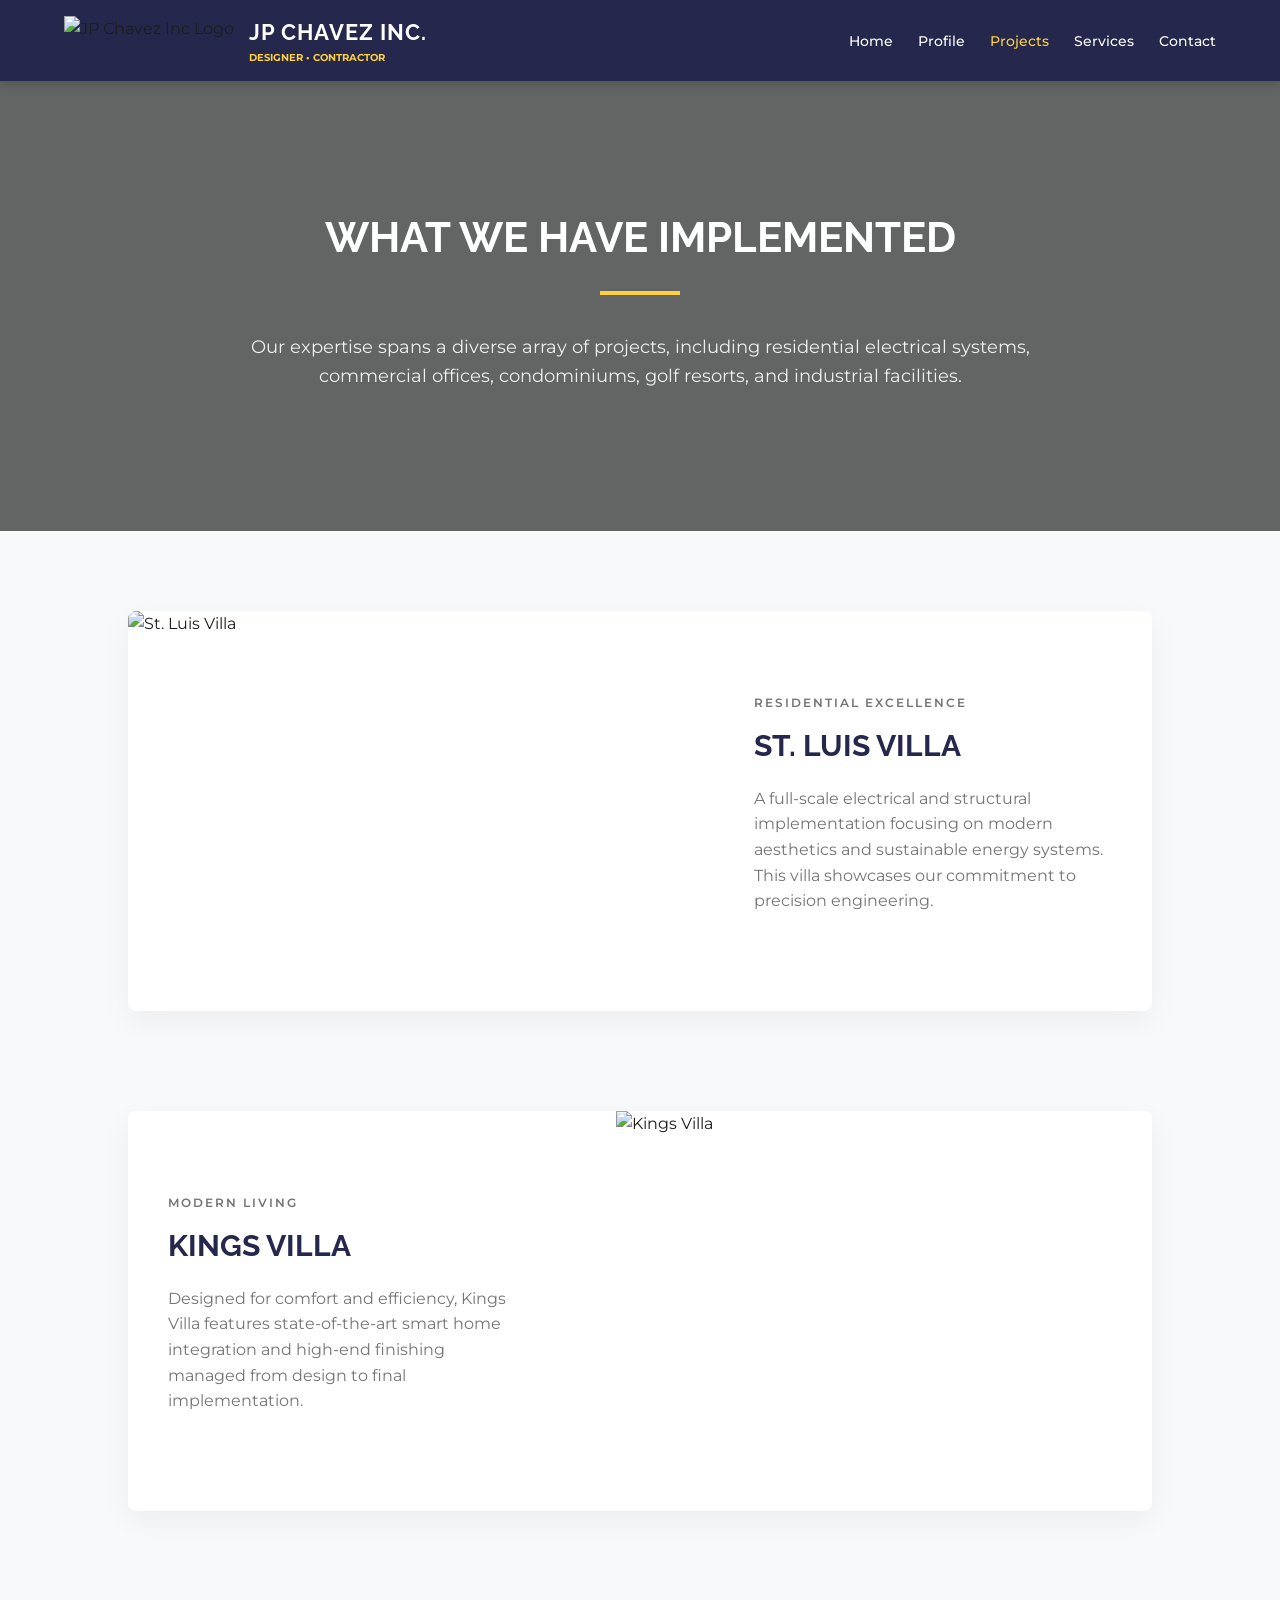
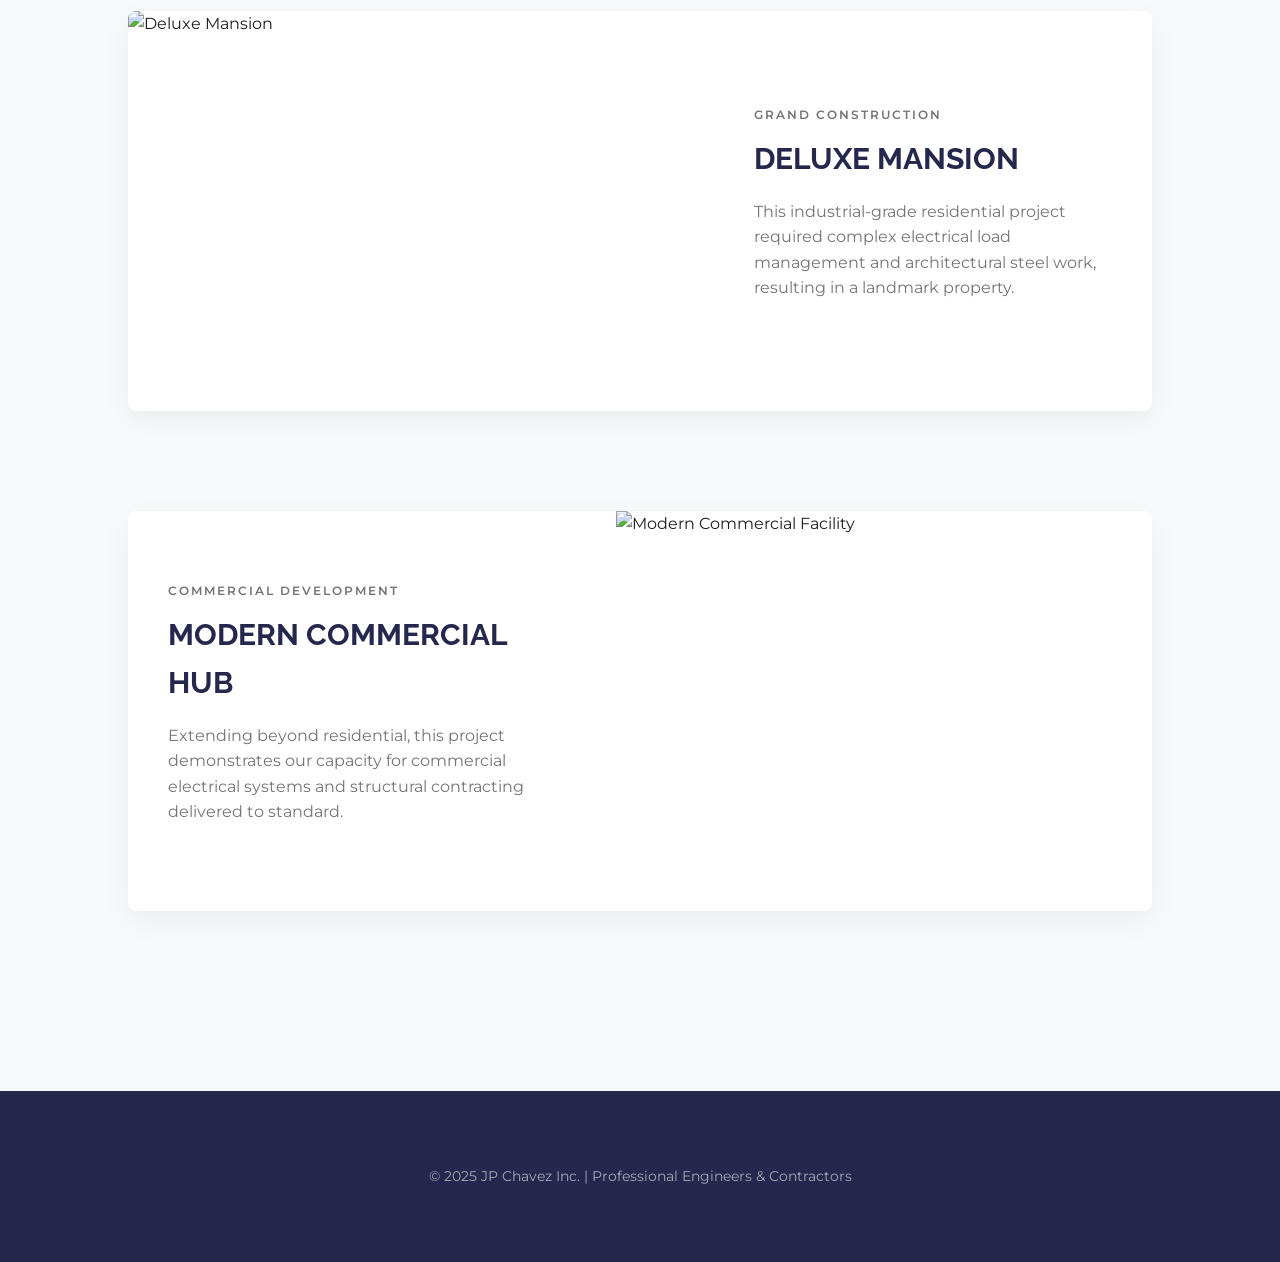
==== index.html @ d7d83f58 "new" ====
<!DOCTYPE html>
<html lang="en-US">
<head>
    <meta charset="UTF-8" />
    <meta name="viewport" content="width=device-width, initial-scale=1">
    <title>Projects - JP Chavez Inc.</title>
    
    <!-- Google Fonts -->
    <link rel="preconnect" href="https://fonts.googleapis.com">
    <link rel="preconnect" href="https://fonts.gstatic.com" crossorigin>
    <link href="https://fonts.googleapis.com/css?family=Montserrat:400,500,600|Raleway:400,600,700&display=swap" rel="stylesheet">
    
    <!-- Separate CSS Link -->
    <link rel="stylesheet" href="css/style.css">
</head>

<body>

    <header>
        <div class="logo-area">
            <img src="https://jpcengineers.com.ph/wp-content/uploads/2025/08/logo-1.png" alt="JP Chavez Inc Logo">
            <div class="brand-text">
                <h1>JP CHAVEZ INC.</h1>
                <p>DESIGNER • CONTRACTOR</p>
            </div>
        </div>
        <nav>
            <ul>
                <li><a href="/">Home</a></li>
                <li><a href="/profile">Profile</a></li>
                <li><a href="/projects" class="active">Projects</a></li>
                <li><a href="/services">Services</a></li>
                <li><a href="/contact">Contact</a></li>
            </ul>
        </nav>
    </header>

    <main>
        <section class="hero">
            <h1>WHAT WE HAVE IMPLEMENTED</h1>
            <div class="divider"></div>
            <p>Our expertise spans a diverse array of projects, including residential electrical systems, commercial offices, condominiums, golf resorts, and industrial facilities.</p>
        </section>

        <div class="projects-container">
            
            <!-- Project 1 -->
            <section class="project-row">
                <div class="project-image">
                    <img src="https://jpcengineers.com.ph/wp-content/uploads/2025/08/home1-1.jpg" alt="St. Luis Villa">
                </div>
                <div class="project-details">
                    <span class="project-tag">Residential Excellence</span>
                    <h2>St. Luis Villa</h2>
                    <p>A full-scale electrical and structural implementation focusing on modern aesthetics and sustainable energy systems. This villa showcases our commitment to precision engineering.</p>
                </div>
            </section>

            <!-- Project 2 -->
            <section class="project-row">
                <div class="project-image">
                    <img src="https://jpcengineers.com.ph/wp-content/uploads/2025/08/home1-3.jpg" alt="Kings Villa">
                </div>
                <div class="project-details">
                    <span class="project-tag">Modern Living</span>
                    <h2>Kings Villa</h2>
                    <p>Designed for comfort and efficiency, Kings Villa features state-of-the-art smart home integration and high-end finishing managed from design to final implementation.</p>
                </div>
            </section>

            <!-- Project 3 -->
            <section class="project-row">
                <div class="project-image">
                    <img src="https://jpcengineers.com.ph/wp-content/uploads/2025/08/home1-2.jpg" alt="Deluxe Mansion">
                </div>
                <div class="project-details">
                    <span class="project-tag">Grand Construction</span>
                    <h2>Deluxe Mansion</h2>
                    <p>This industrial-grade residential project required complex electrical load management and architectural steel work, resulting in a landmark property.</p>
                </div>
            </section>

            <!-- Project 4 -->
            <section class="project-row">
                <div class="project-image">
                    <img src="https://jpcengineers.com.ph/wp-content/uploads/2025/08/home1-4.jpg" alt="Modern Commercial Facility">
                </div>
                <div class="project-details">
                    <span class="project-tag">Commercial Development</span>
                    <h2>Modern Commercial Hub</h2>
                    <p>Extending beyond residential, this project demonstrates our capacity for commercial electrical systems and structural contracting delivered to standard.</p>
                </div>
            </section>

        </div>
    </main>

    <footer>
        <p>&copy; 2025 JP Chavez Inc. | Professional Engineers & Contractors</p>
    </footer>

</body>
</html>
---- css/style.css ----
/* Project: JP Chavez Inc. Stylesheet */

:root {
    --primary-color: #25274d;
    --accent-color: #fed03d;
    --text-dark: #1d1d1d;
    --text-light: #747474;
    --white: #ffffff;
    --bg-gray: #f8f9fa;
}

body {
    margin: 0;
    font-family: 'Montserrat', sans-serif;
    color: var(--text-dark);
    line-height: 1.6;
    background-color: var(--bg-gray);
}

h1, h2, h3 {
    font-family: 'Raleway', sans-serif;
    text-transform: uppercase;
    margin: 0;
}

a { 
    text-decoration: none; 
    color: inherit; 
    transition: 0.3s; 
}

/* Navigation Header */
header {
    background: var(--primary-color);
    padding: 15px 5%;
    position: sticky;
    top: 0;
    z-index: 1000;
    display: flex;
    justify-content: space-between;
    align-items: center;
    box-shadow: 0 2px 10px rgba(0,0,0,0.2);
}

.logo-area { display: flex; align-items: center; }
.logo-area img { height: 50px; margin-right: 15px; }

.brand-text h1 { 
    color: var(--white); 
    font-size: 22px; 
    letter-spacing: 1px; 
}

.brand-text p { 
    color: var(--accent-color); 
    margin: 0; 
    font-size: 10px; 
    font-weight: bold; 
}

nav ul { 
    list-style: none; 
    display: flex; 
    gap: 25px; 
    margin: 0; 
}

nav ul li a { 
    color: var(--white); 
    font-weight: 500; 
    font-size: 14px; 
}

nav ul li a:hover, 
nav ul li a.active { 
    color: var(--accent-color); 
}

/* Hero Section */
.hero {
    background: linear-gradient(rgba(0,0,0,0.6), rgba(0,0,0,0.6)), url('https://jpcengineers.com.ph/wp-content/uploads/2025/08/header.jpg');
    background-size: cover;
    background-position: center;
    height: 450px;
    display: flex;
    flex-direction: column;
    justify-content: center;
    align-items: center;
    text-align: center;
    color: var(--white);
    padding: 0 20px;
}

.hero h1 { font-size: 42px; margin-bottom: 20px; }
.hero .divider { width: 80px; height: 4px; background: var(--accent-color); margin-bottom: 20px; }
.hero p { max-width: 800px; font-size: 18px; opacity: 0.9; }

/* Project Sections */
.projects-container { 
    padding: 80px 10%; 
}

.project-row {
    display: flex;
    align-items: center;
    gap: 50px;
    margin-bottom: 100px;
    background: var(--white);
    box-shadow: 0 10px 30px rgba(0,0,0,0.05);
    border-radius: 8px;
    overflow: hidden;
    transition: transform 0.3s ease;
}

.project-row:hover {
    transform: translateY(-5px);
}

.project-row:nth-child(even) { flex-direction: row-reverse; }

.project-image { flex: 1.5; }
.project-image img { 
    width: 100%; 
    display: block; 
    height: 400px; 
    object-fit: cover; 
}

.project-details { flex: 1; padding: 40px; }
.project-tag { 
    color: var(--text-light); 
    font-size: 12px; 
    font-weight: 600; 
    letter-spacing: 2px; 
    text-transform: uppercase; 
    margin-bottom: 10px; 
    display: block; 
}

.project-details h2 { 
    font-size: 30px; 
    color: var(--primary-color); 
    margin-bottom: 15px; 
}

.project-details p { 
    color: var(--text-light); 
    font-size: 16px; 
}

/* Footer */
footer {
    background: var(--primary-color);
    color: rgba(255,255,255,0.6);
    padding: 60px 0;
    text-align: center;
    font-size: 14px;
}

/* Mobile Responsive Styles */
@media (max-width: 992px) {
    .projects-container { padding: 40px 5%; }
    .project-row { gap: 20px; }
}

@media (max-width: 768px) {
    header { 
        flex-direction: column; 
        gap: 20px; 
        text-align: center; 
    }
    
    .logo-area { flex-direction: column; margin-right: 0; }
    .logo-area img { margin-right: 0; margin-bottom: 10px; }
    
    nav ul { gap: 15px; flex-wrap: wrap; justify-content: center; }

    .project-row, 
    .project-row:nth-child(even) { 
        flex-direction: column; 
    }
    
    .project-image img { height: 300px; }
    
    .hero h1 { font-size: 32px; }
}
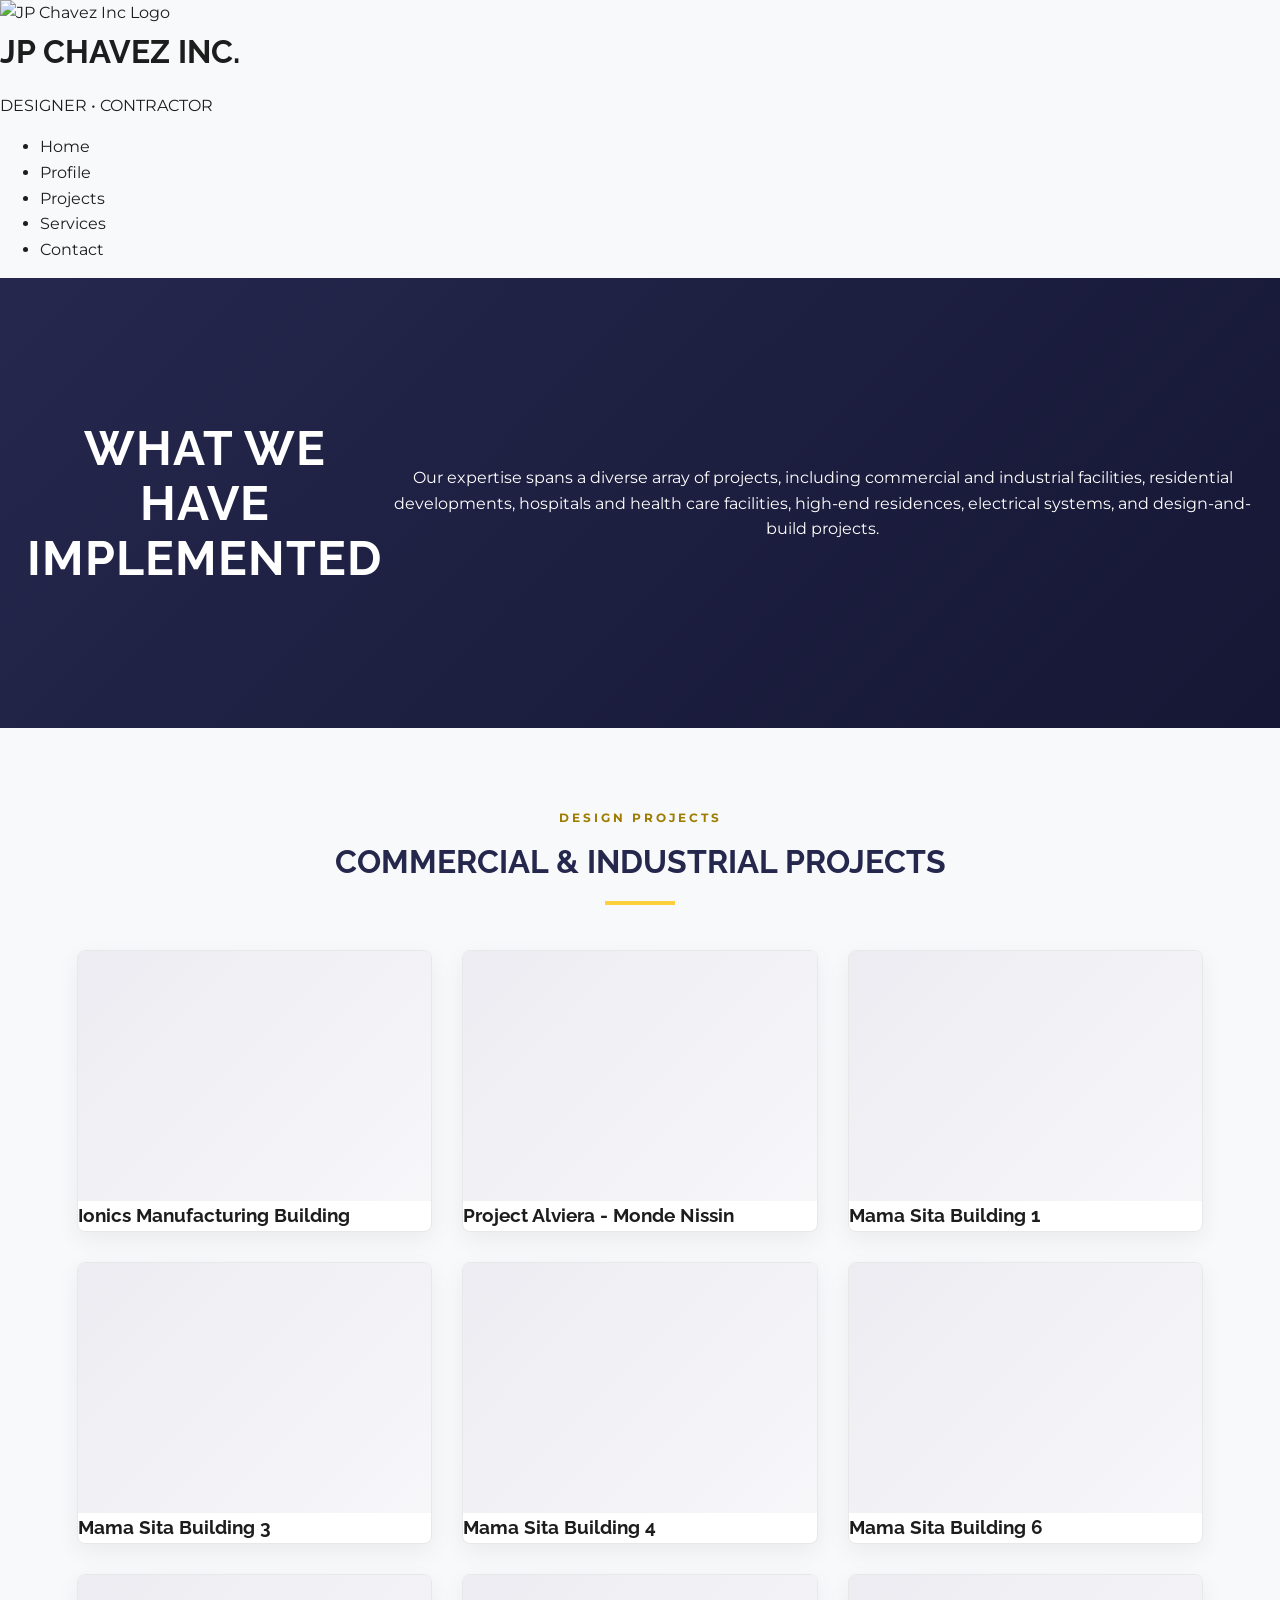
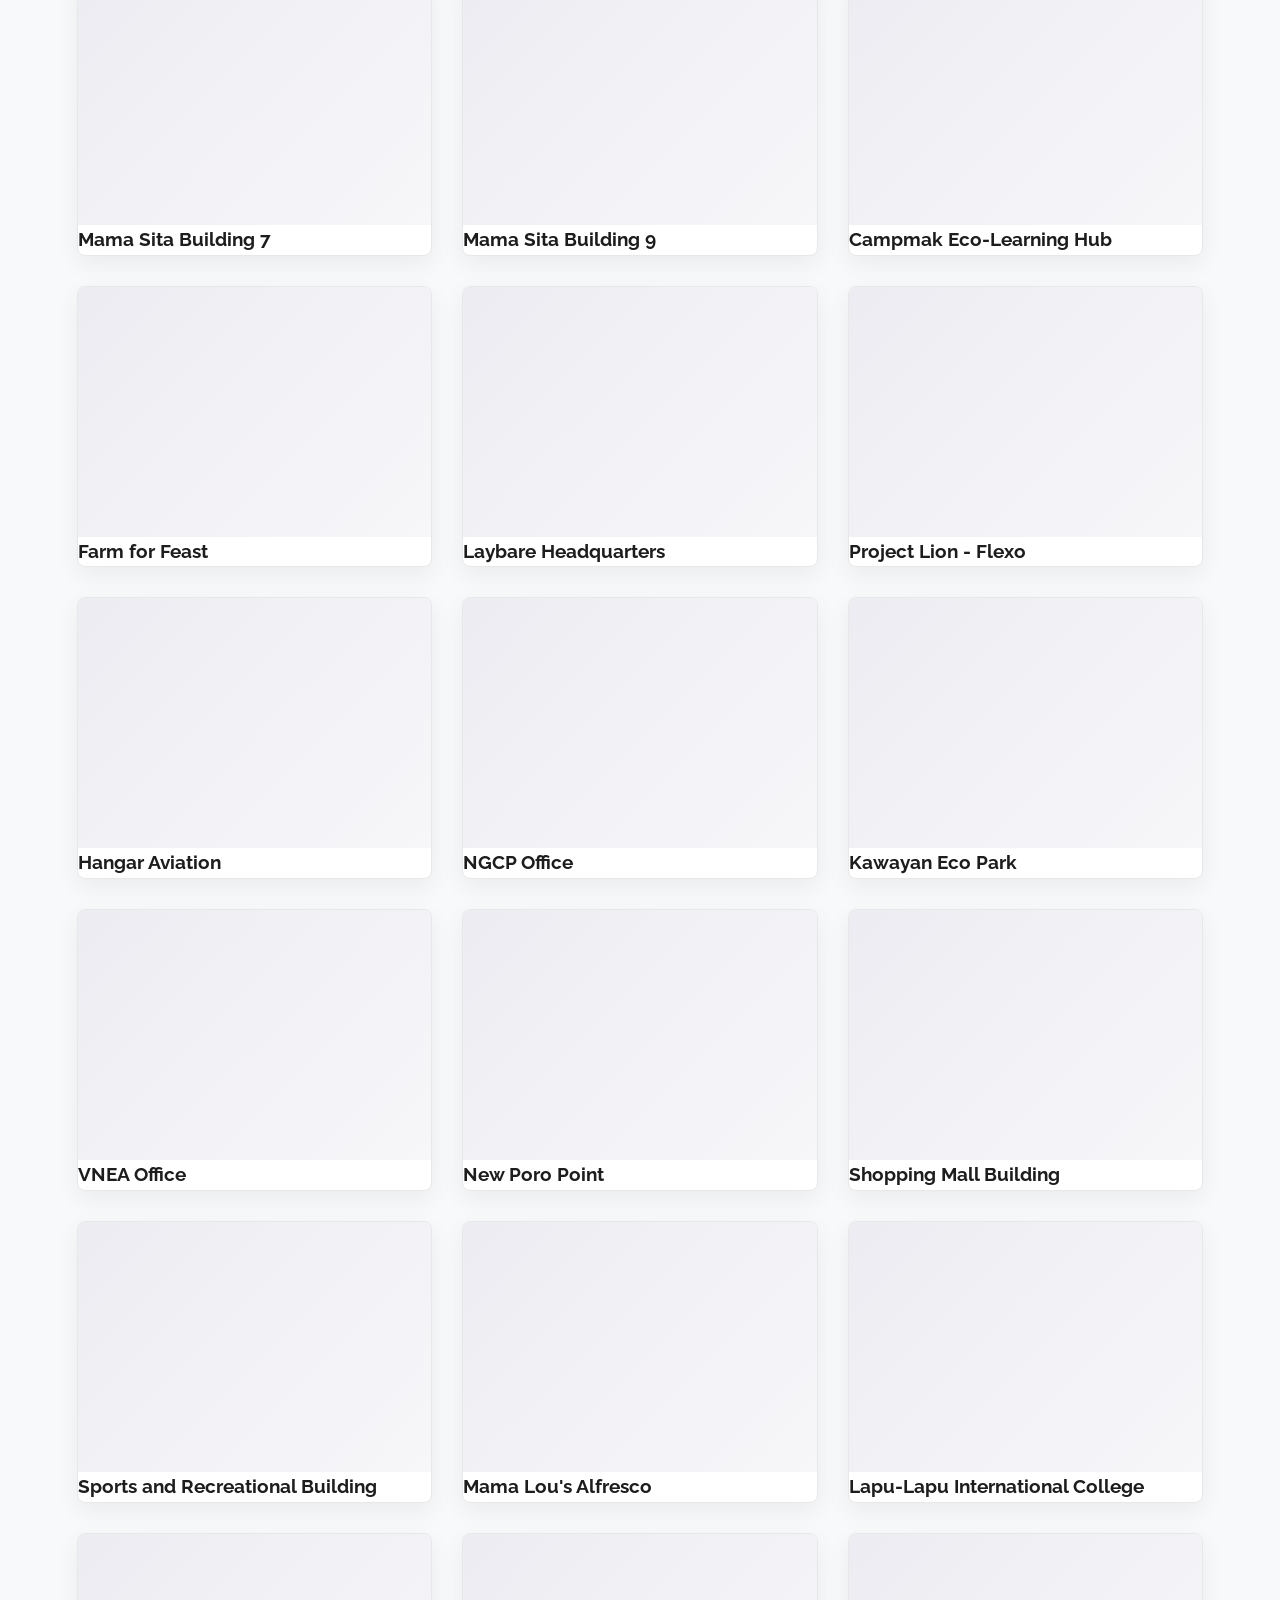
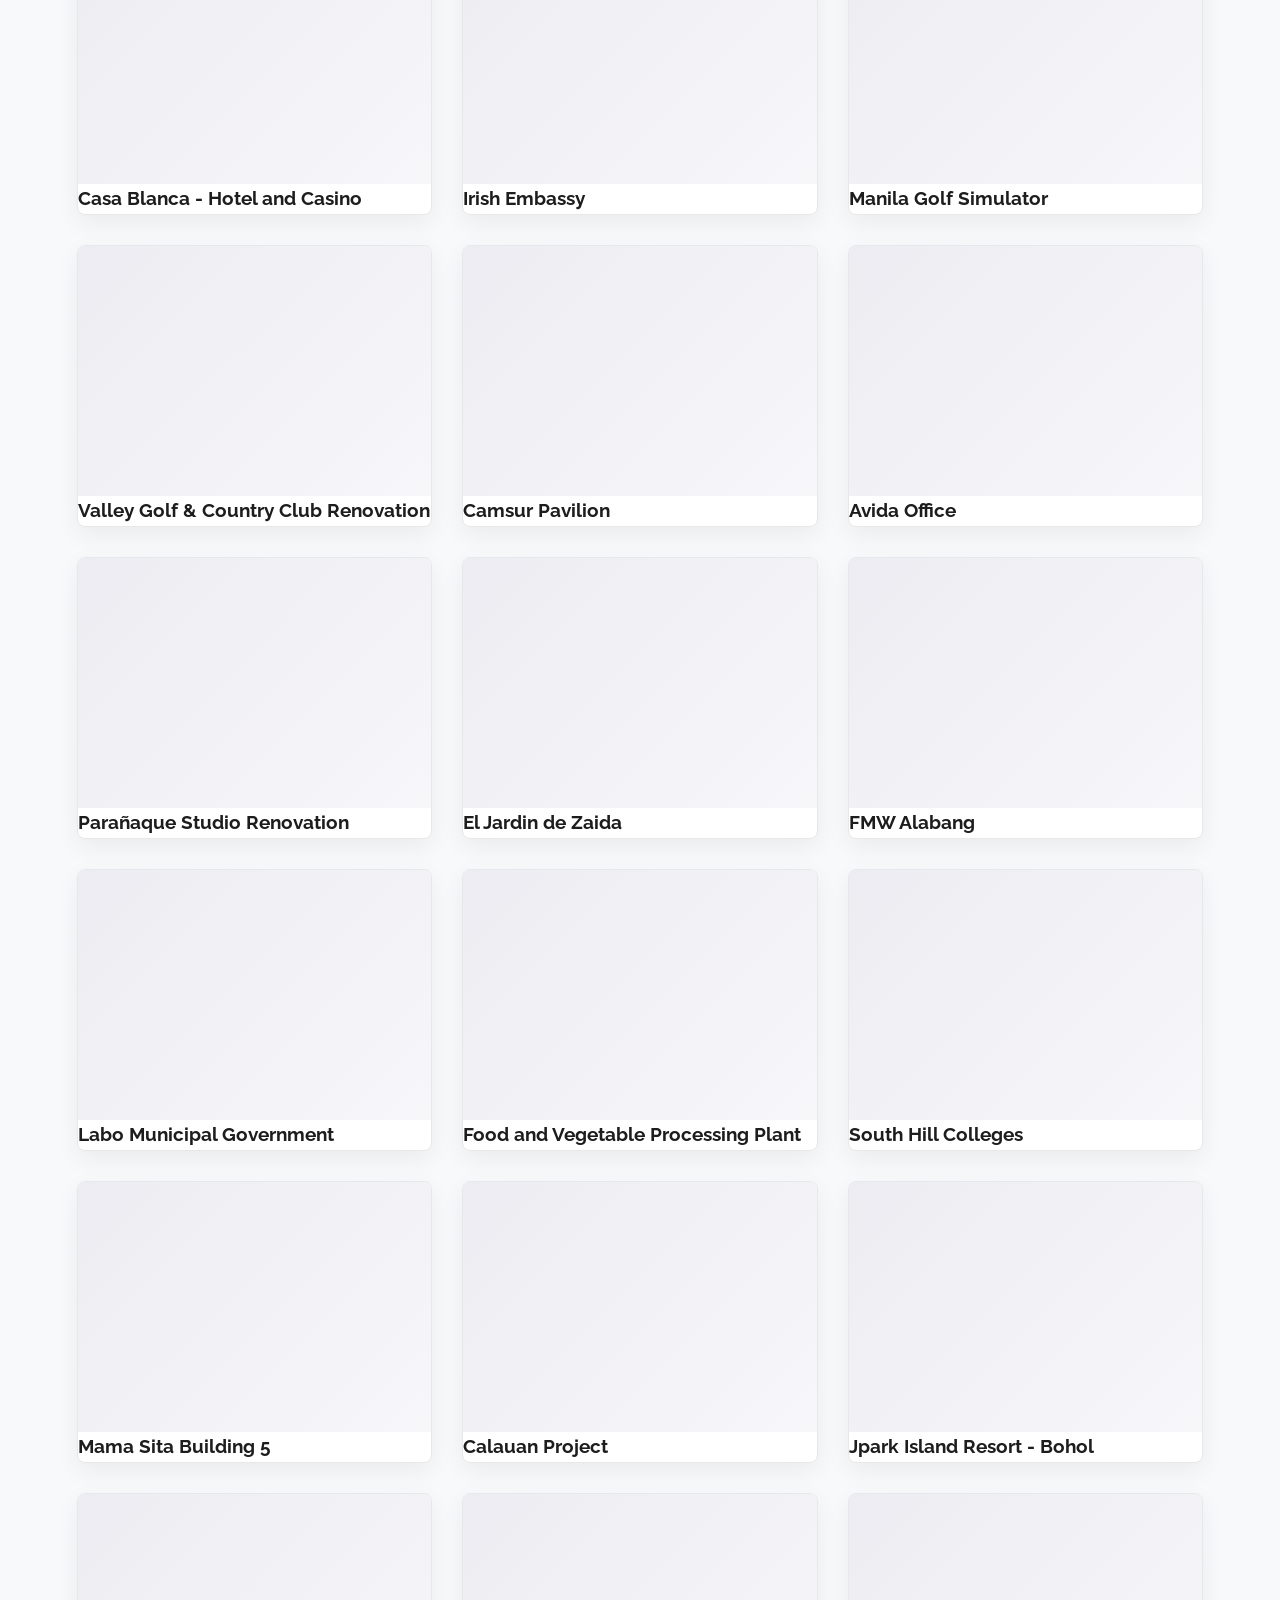
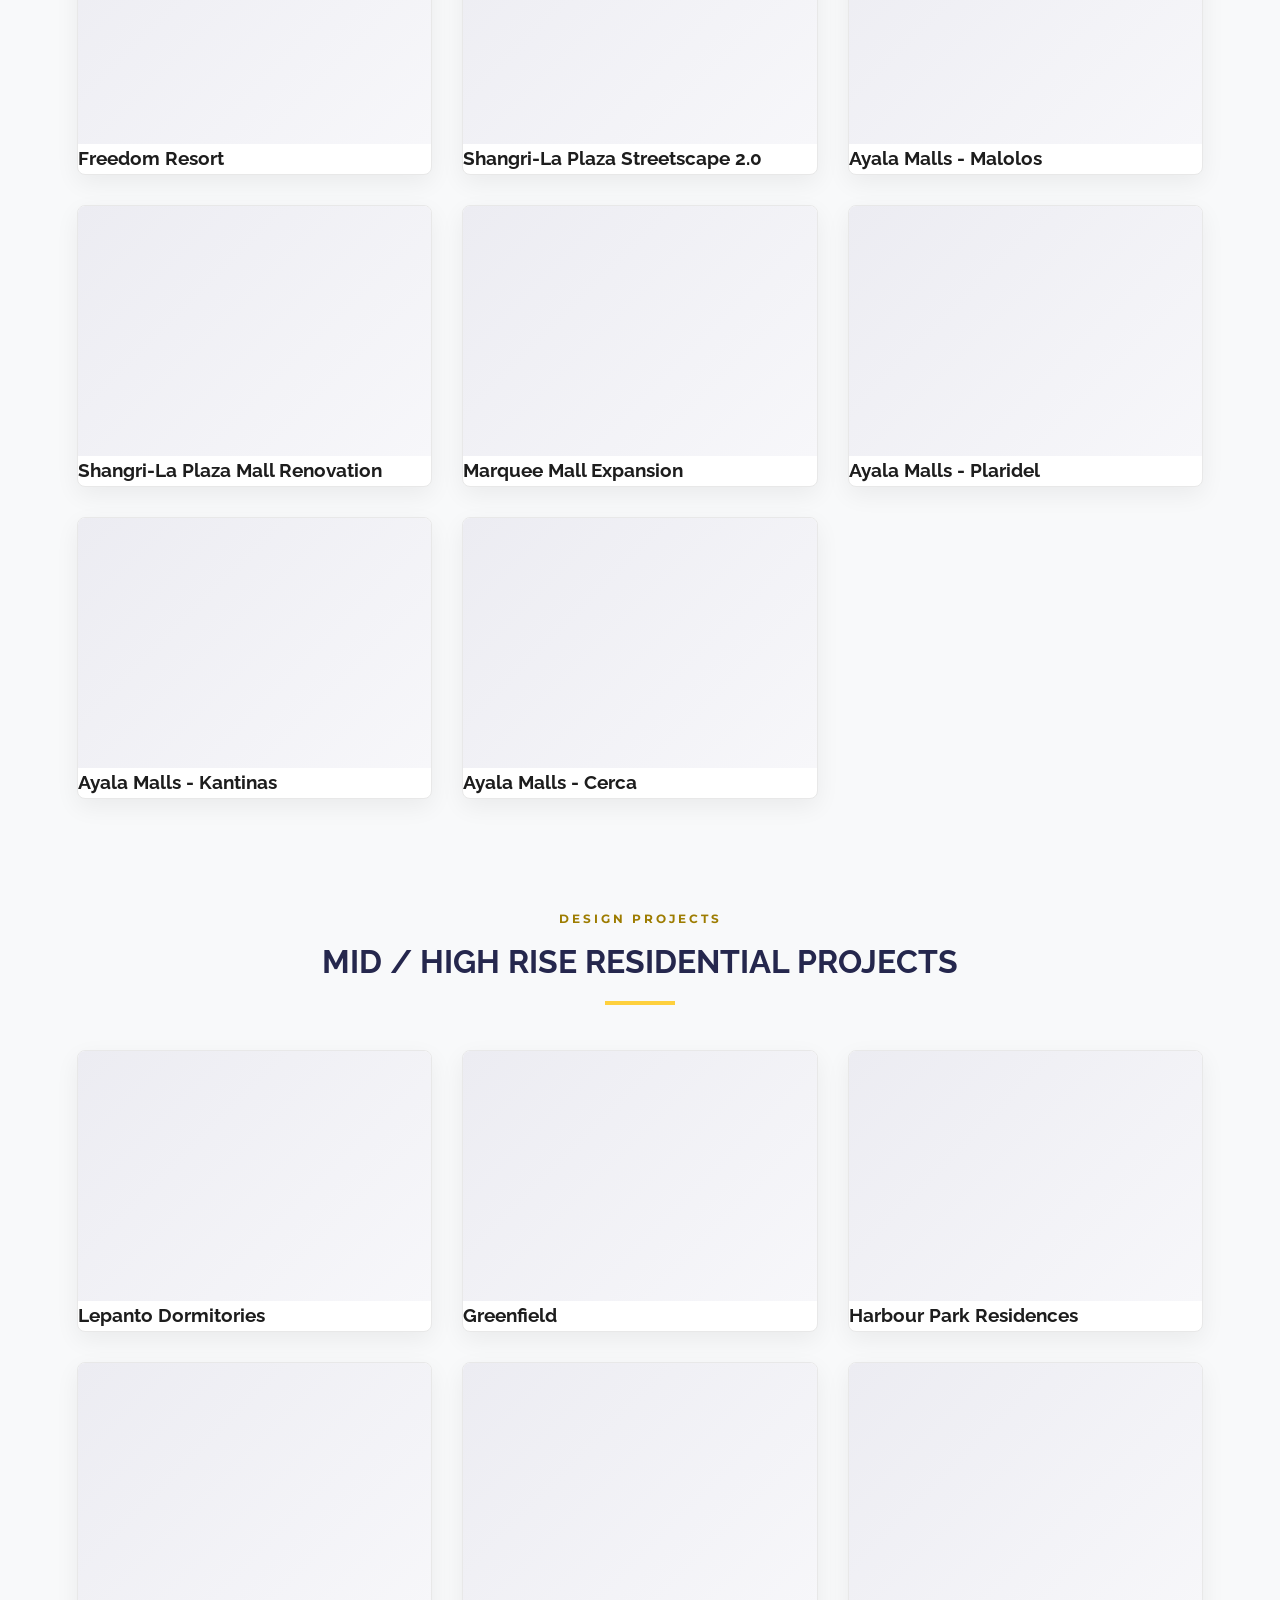
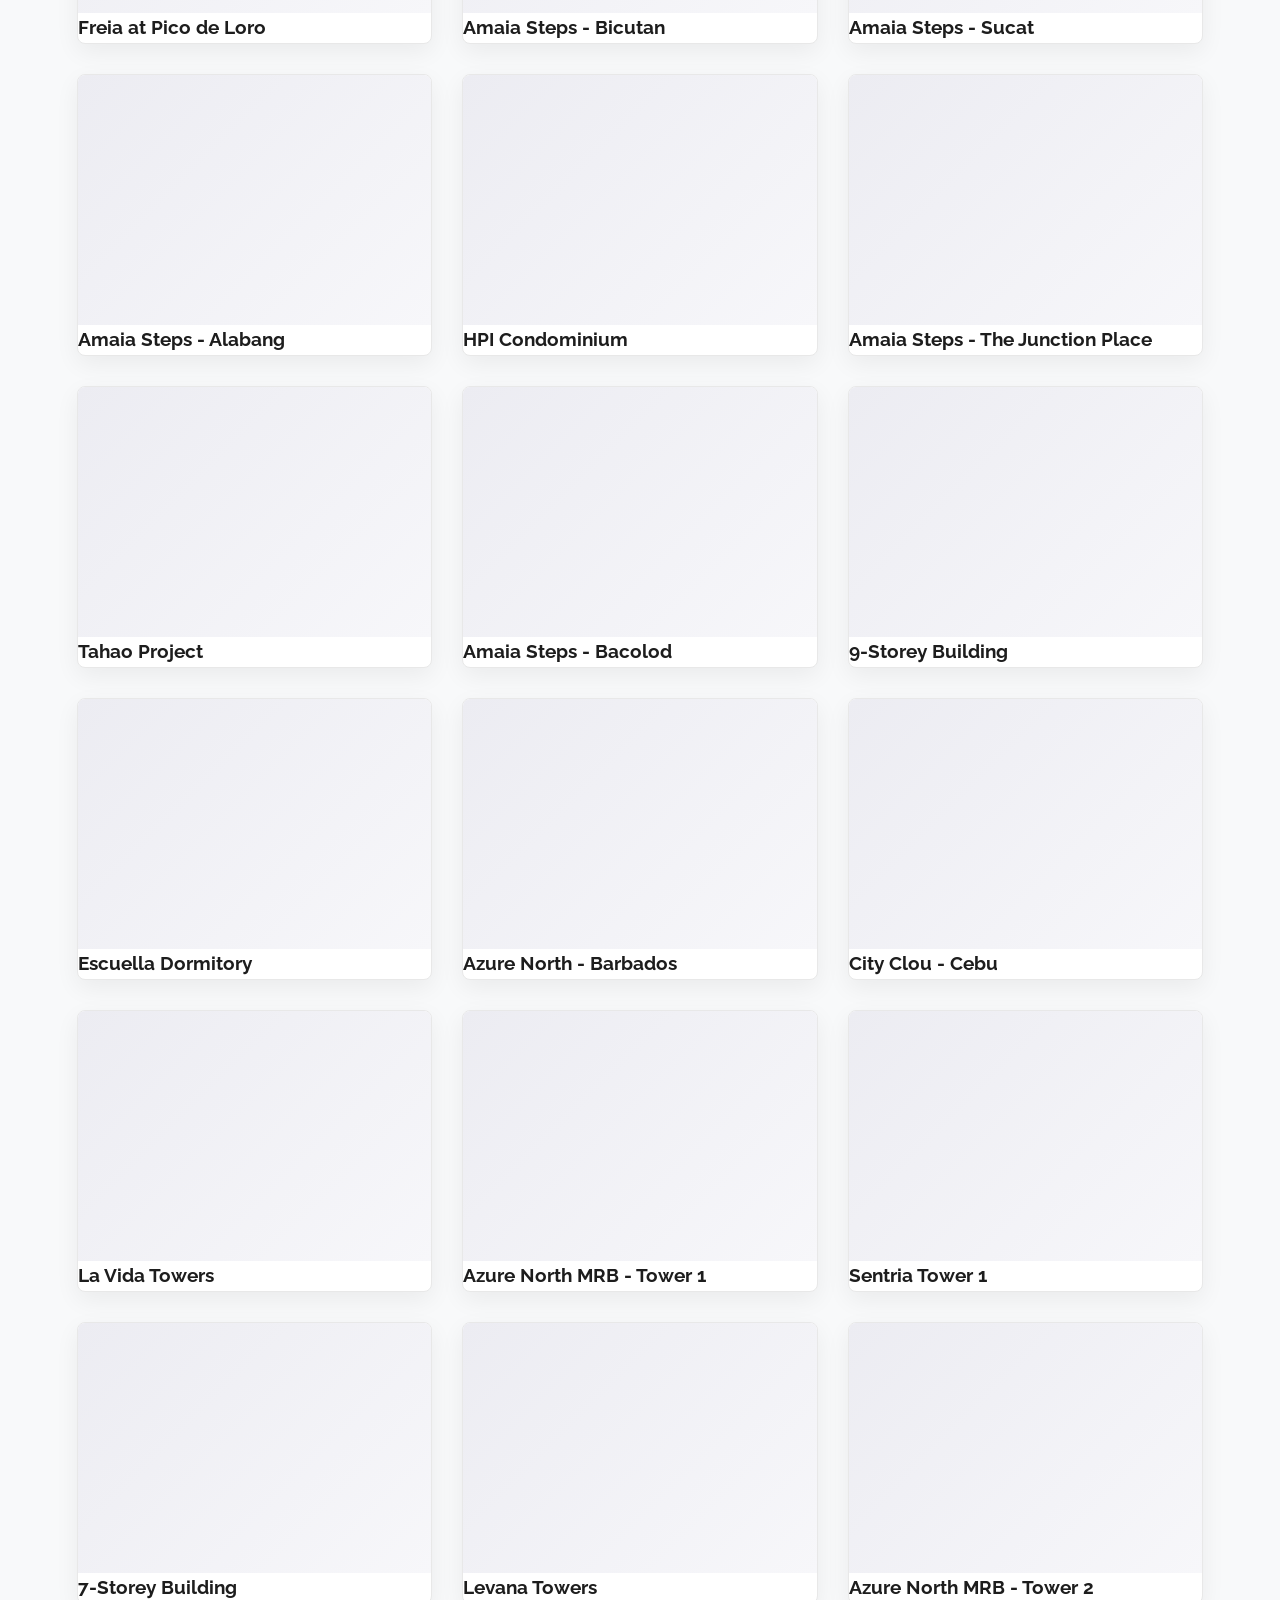
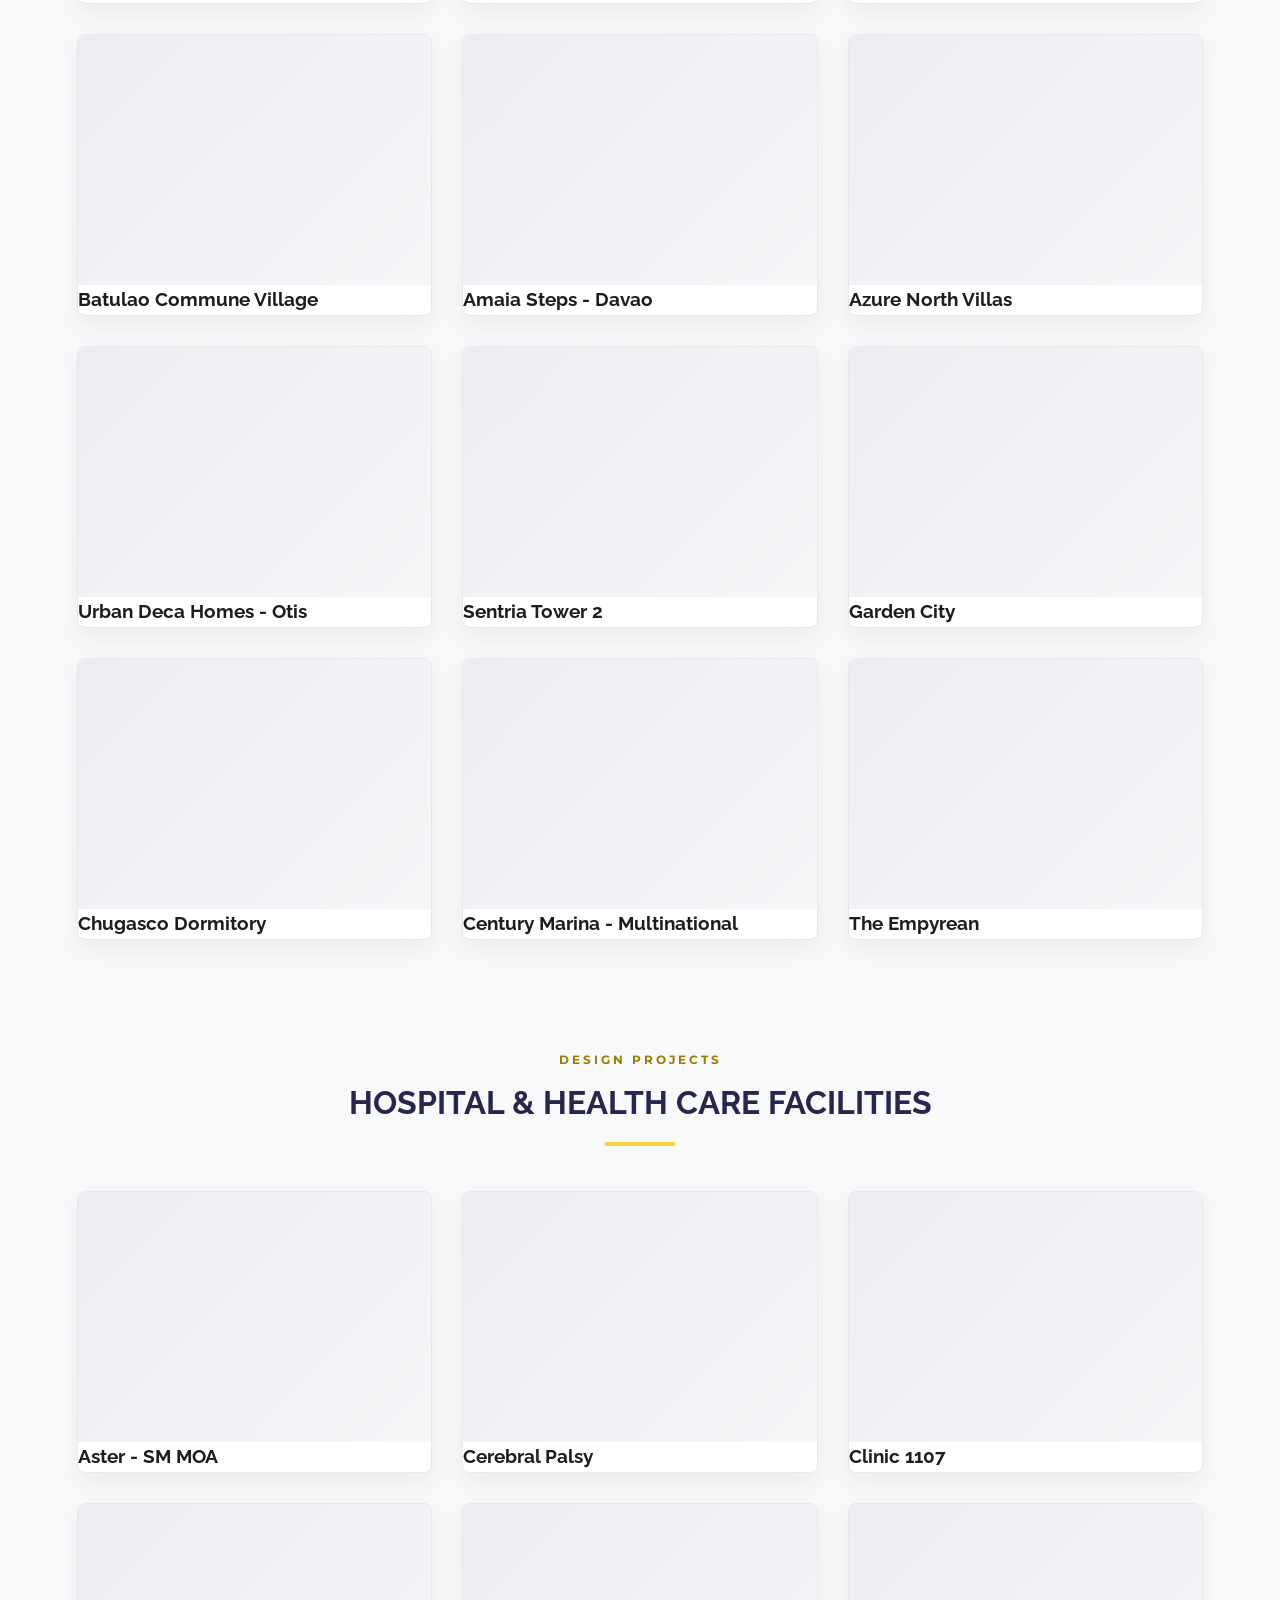
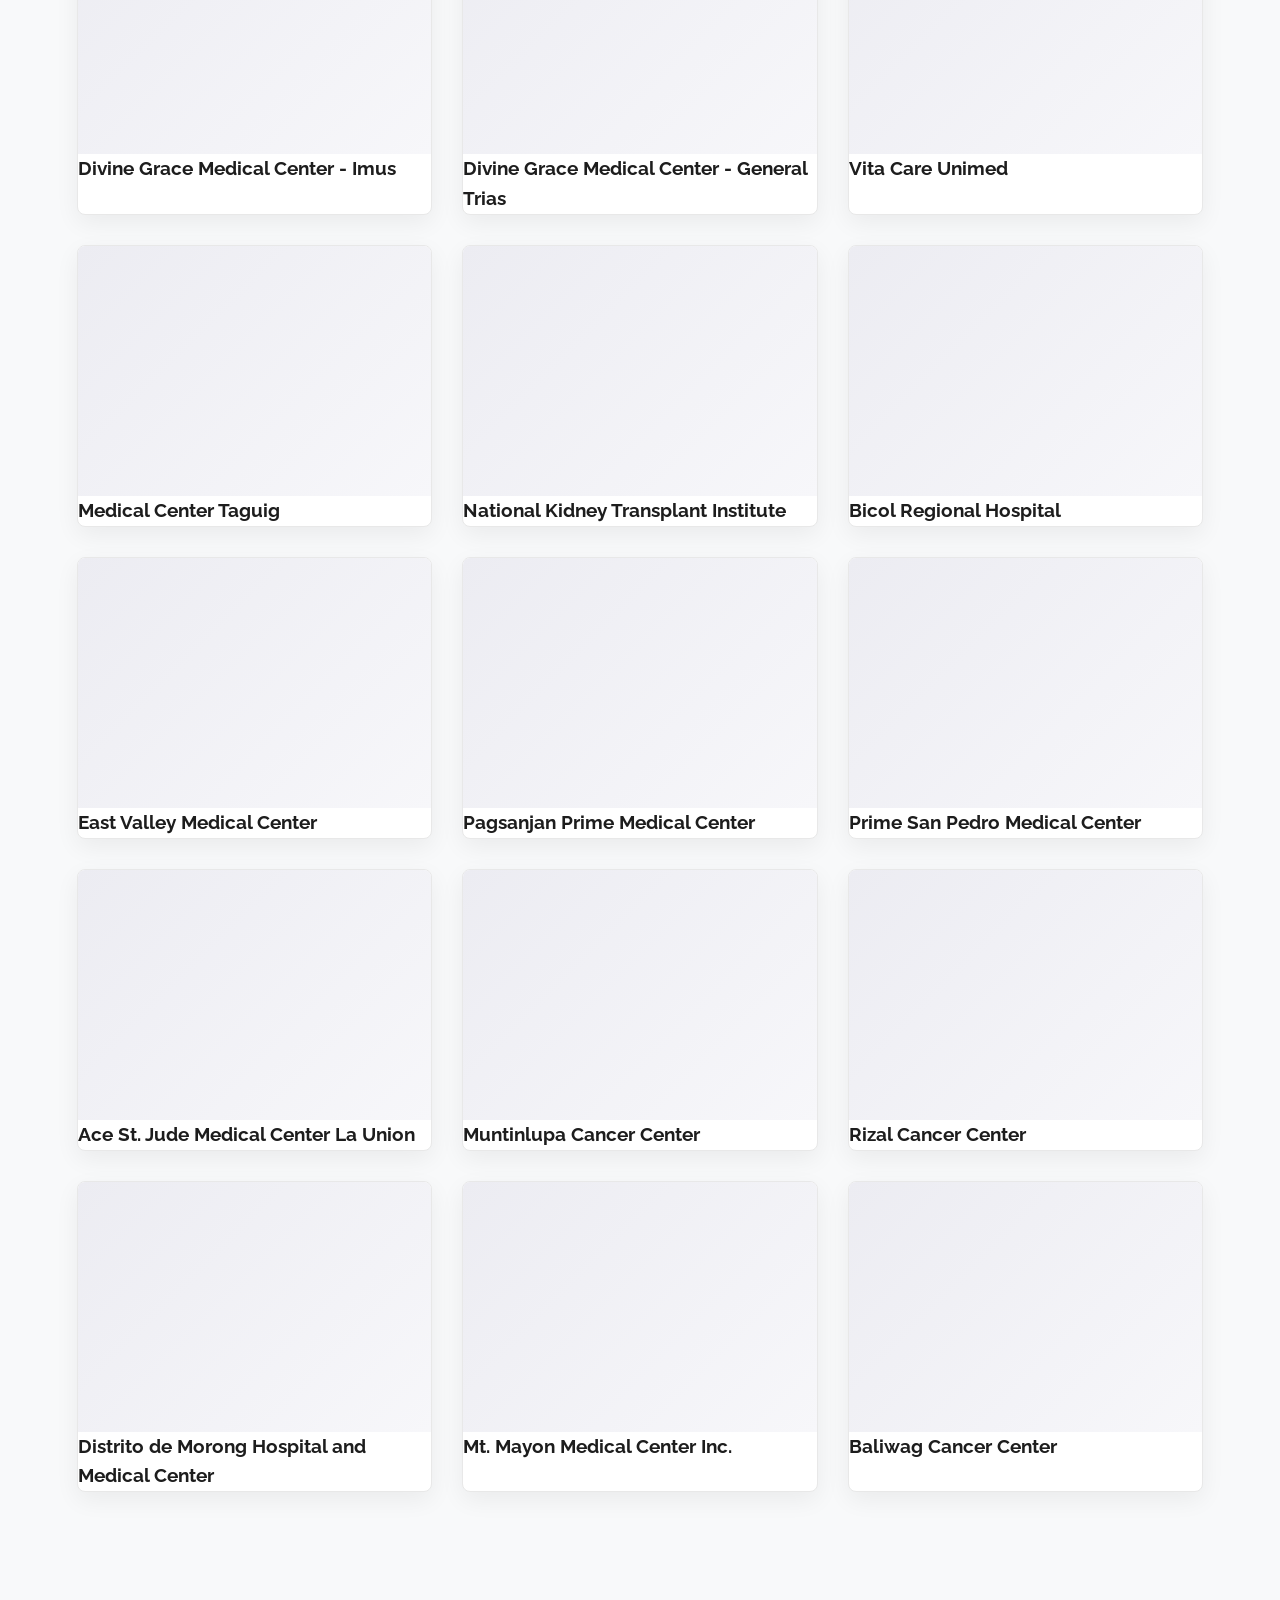
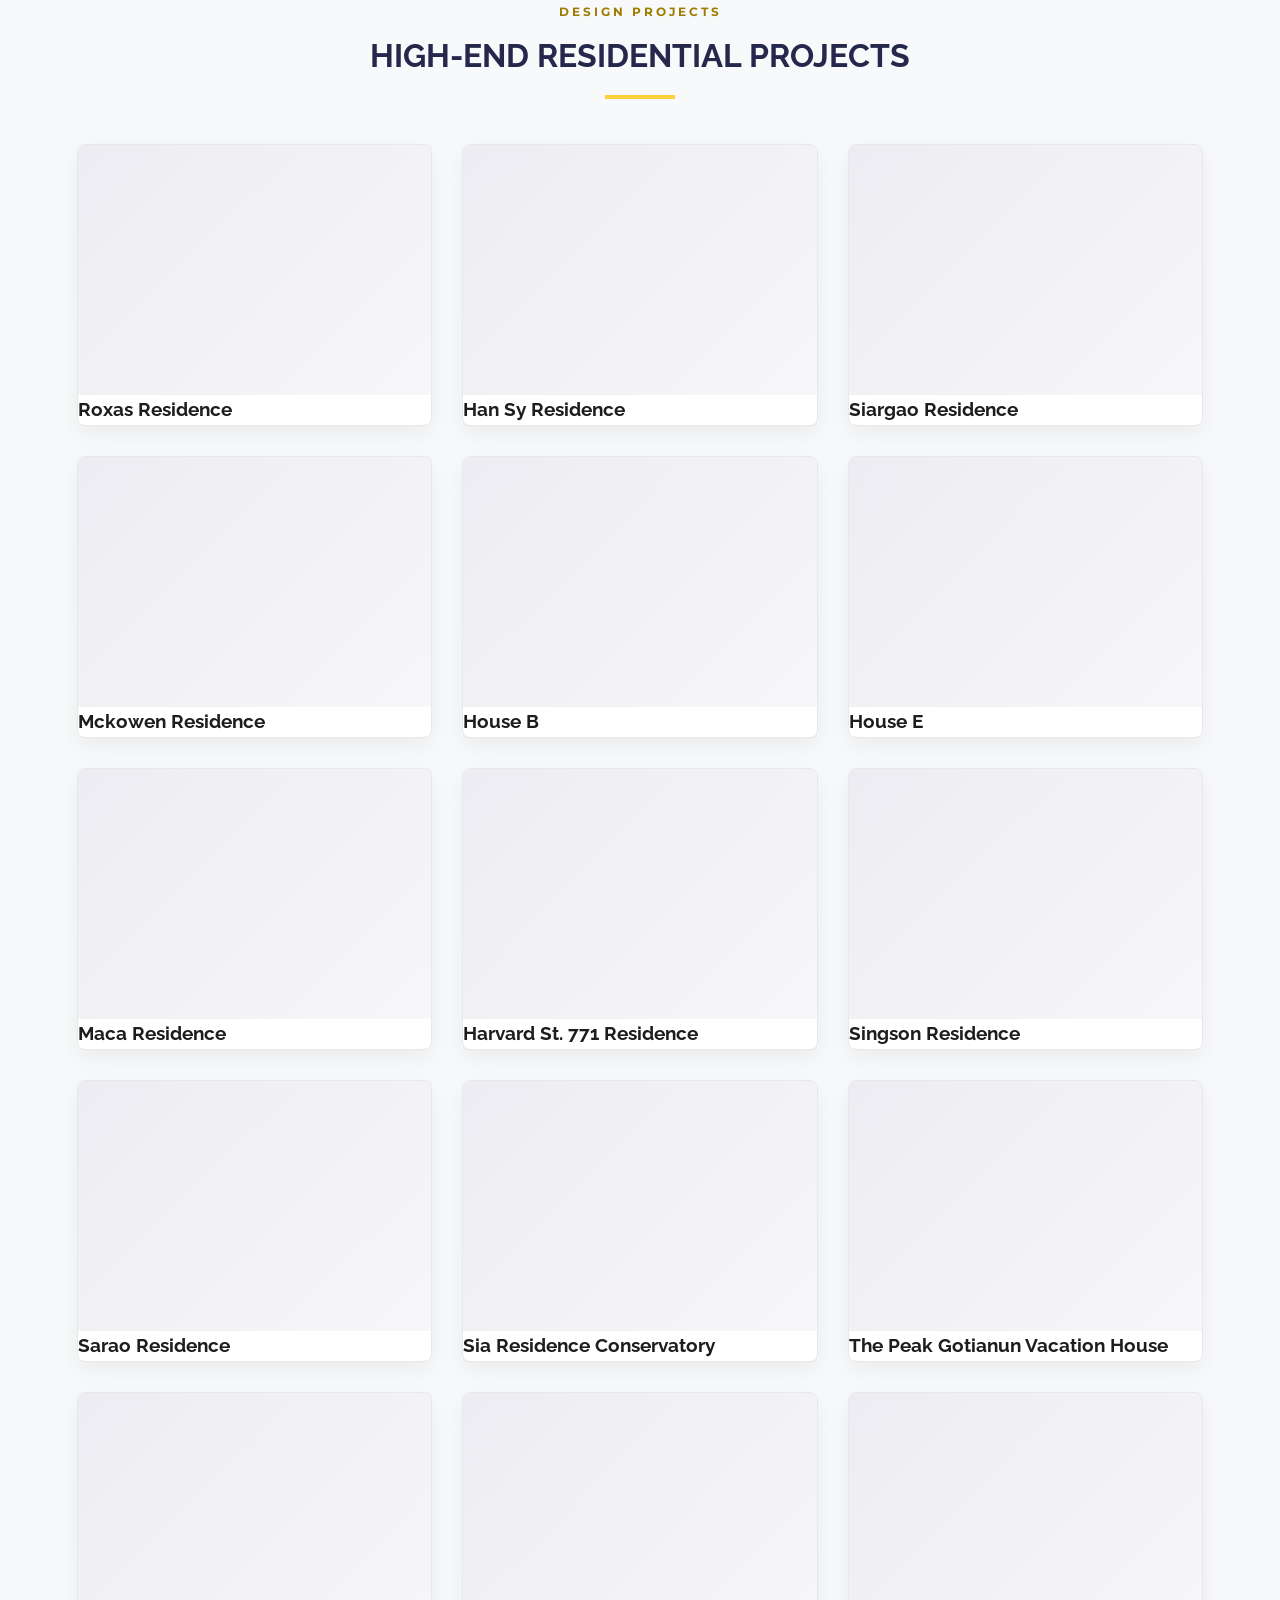
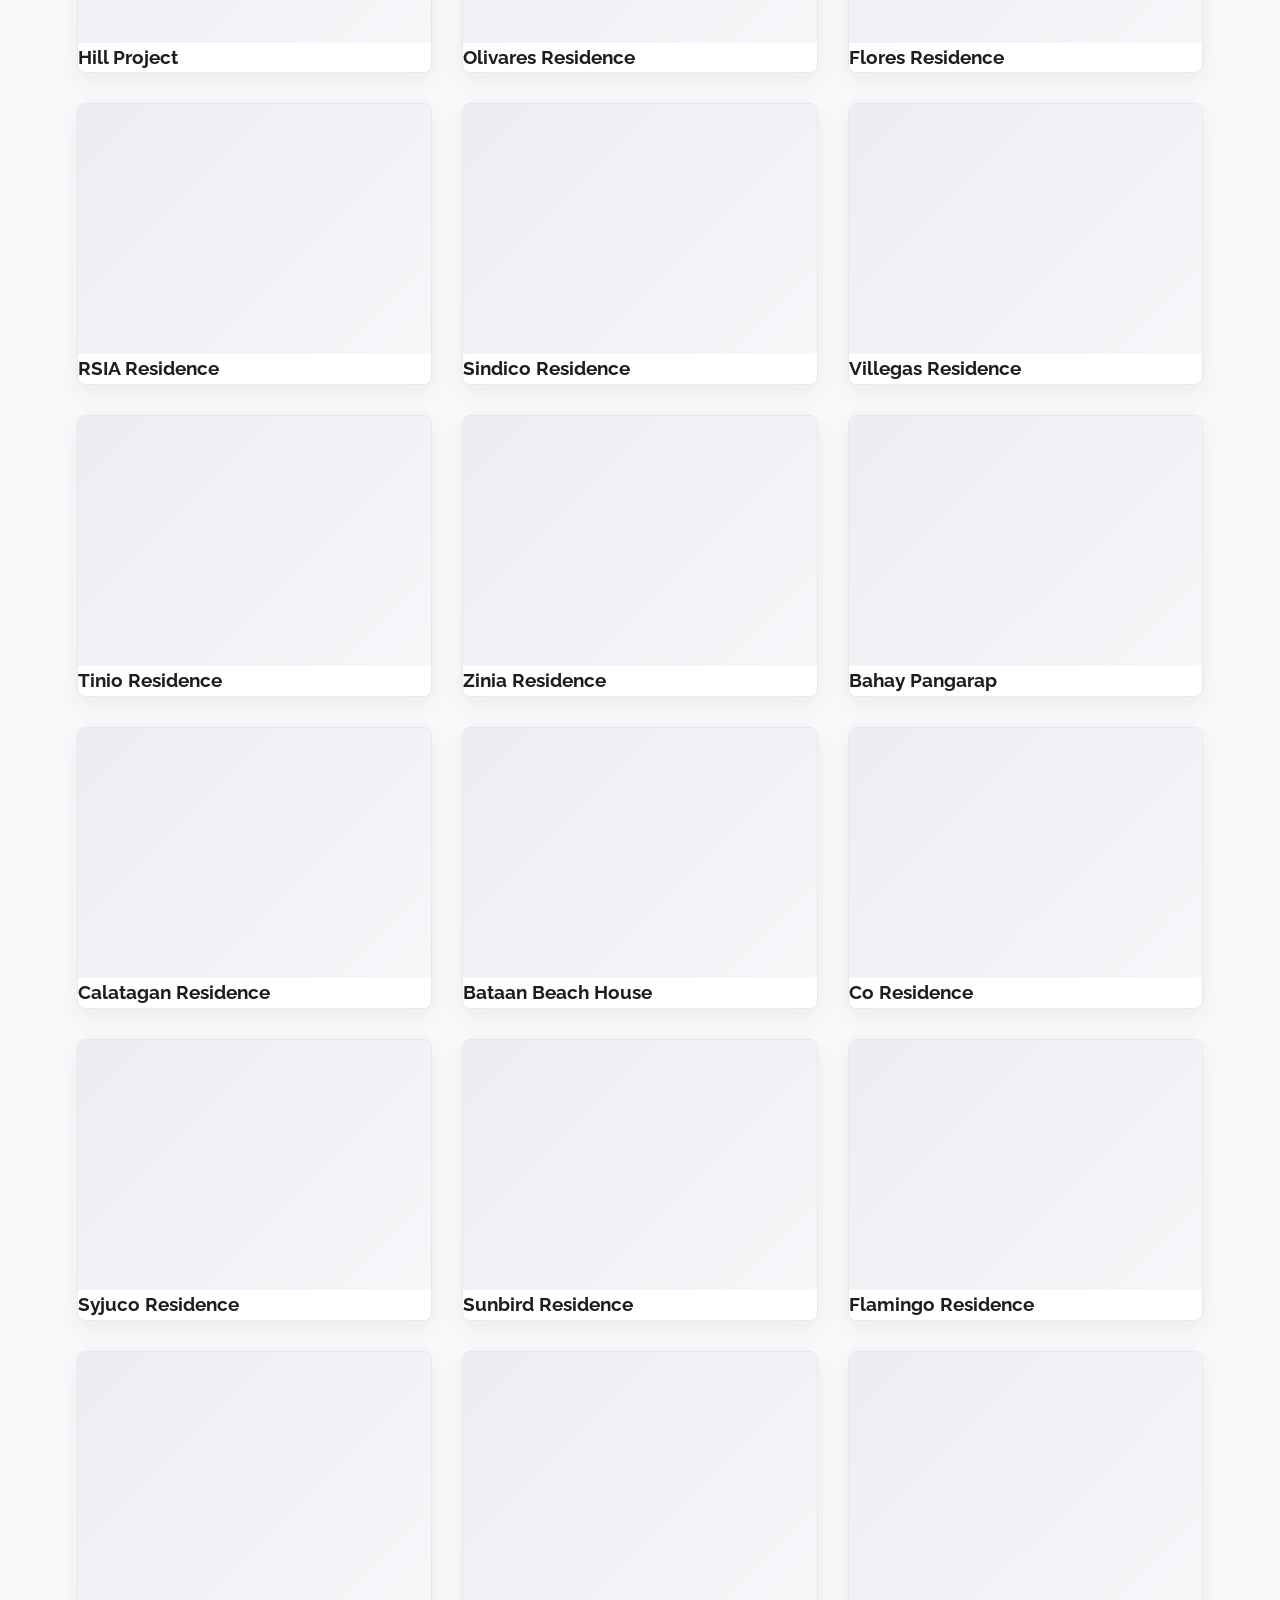
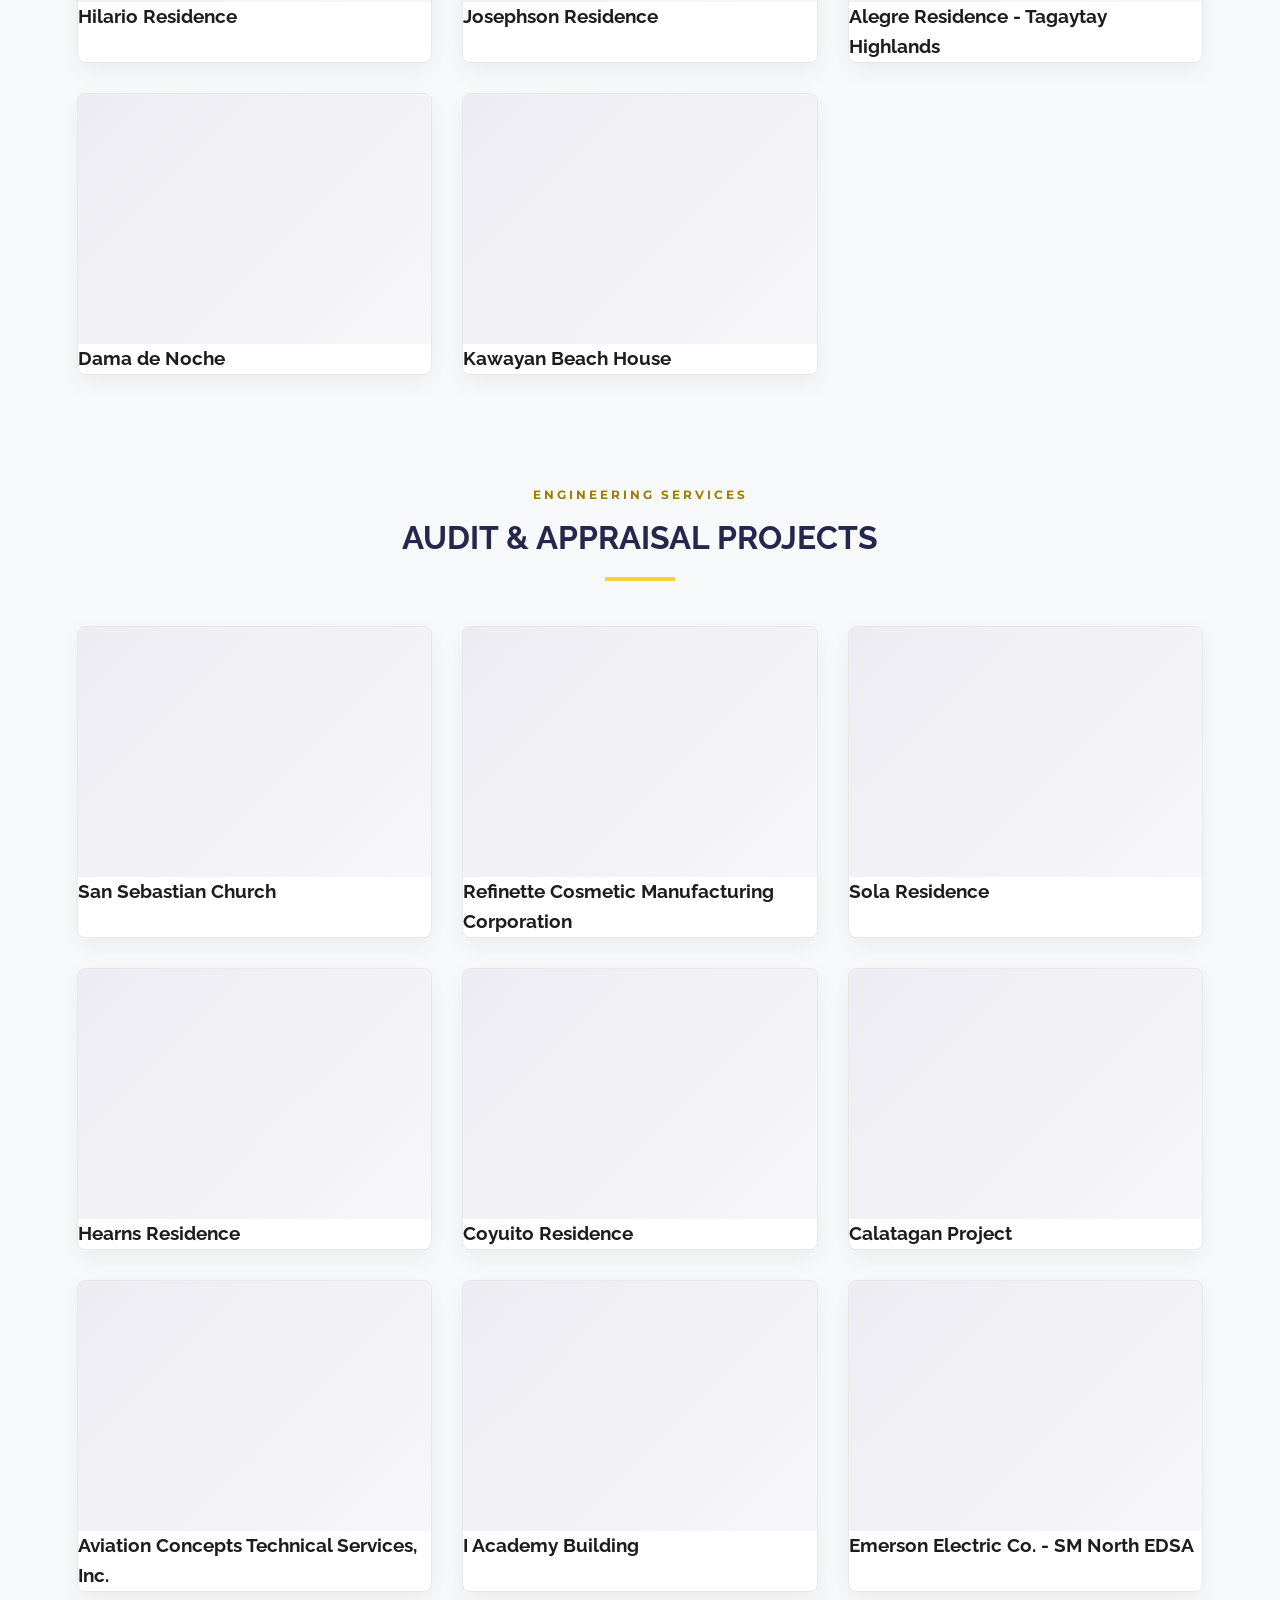
==== commit 9560d82c: "new" ====
--- a/index.html
+++ b/index.html
@@ -1,103 +1,1527 @@
 <!DOCTYPE html>
 <html lang="en-US">
+
 <head>
-    <meta charset="UTF-8" />
-    <meta name="viewport" content="width=device-width, initial-scale=1">
+    <meta charset="UTF-8">
+    <meta name="viewport" content="width=device-width, initial-scale=1.0">
+
     <title>Projects - JP Chavez Inc.</title>
-    
+
     <!-- Google Fonts -->
     <link rel="preconnect" href="https://fonts.googleapis.com">
     <link rel="preconnect" href="https://fonts.gstatic.com" crossorigin>
-    <link href="https://fonts.googleapis.com/css?family=Montserrat:400,500,600|Raleway:400,600,700&display=swap" rel="stylesheet">
-    
-    <!-- Separate CSS Link -->
-    <link rel="stylesheet" href="css/style.css">
+
+    <link
+        href="https://fonts.googleapis.com/css?family=Montserrat:400,500,600|Raleway:400,600,700&display=swap"
+        rel="stylesheet"
+    >
+
+    <!-- Main CSS -->
+    <link rel="stylesheet" href="style.css">
 </head>
 
+
 <body>
 
+    <!-- ==========================================
+         HEADER
+    =========================================== -->
     <header>
+
         <div class="logo-area">
-            <img src="https://jpcengineers.com.ph/wp-content/uploads/2025/08/logo-1.png" alt="JP Chavez Inc Logo">
+
+            <img
+                src="https://jpcengineers.com.ph/wp-content/uploads/2025/08/logo-1.png"
+                alt="JP Chavez Inc Logo"
+            >
+
             <div class="brand-text">
                 <h1>JP CHAVEZ INC.</h1>
                 <p>DESIGNER • CONTRACTOR</p>
             </div>
+
         </div>
+
+
         <nav>
             <ul>
-                <li><a href="/">Home</a></li>
-                <li><a href="/profile">Profile</a></li>
-                <li><a href="/projects" class="active">Projects</a></li>
-                <li><a href="/services">Services</a></li>
-                <li><a href="/contact">Contact</a></li>
+                <li>
+                    <a href="/">Home</a>
+                </li>
+
+                <li>
+                    <a href="/profile">Profile</a>
+                </li>
+
+                <li>
+                    <a href="/projects" class="active">Projects</a>
+                </li>
+
+                <li>
+                    <a href="/services">Services</a>
+                </li>
+
+                <li>
+                    <a href="/contact">Contact</a>
+                </li>
             </ul>
         </nav>
+
     </header>
 
+
+
+    <!-- ==========================================
+         MAIN CONTENT
+    =========================================== -->
     <main>
+
+
+        <!-- ======================================
+             HERO
+        ======================================= -->
         <section class="hero">
+
             <h1>WHAT WE HAVE IMPLEMENTED</h1>
+
             <div class="divider"></div>
-            <p>Our expertise spans a diverse array of projects, including residential electrical systems, commercial offices, condominiums, golf resorts, and industrial facilities.</p>
+
+            <p>
+                Our expertise spans a diverse array of projects,
+                including commercial and industrial facilities,
+                residential developments, hospitals and health care
+                facilities, high-end residences, electrical systems,
+                and design-and-build projects.
+            </p>
+
         </section>
 
+
+
+        <!-- ======================================
+             PROJECTS
+        ======================================= -->
         <div class="projects-container">
-            
-            <!-- Project 1 -->
-            <section class="project-row">
-                <div class="project-image">
-                    <img src="https://jpcengineers.com.ph/wp-content/uploads/2025/08/home1-1.jpg" alt="St. Luis Villa">
-                </div>
-                <div class="project-details">
-                    <span class="project-tag">Residential Excellence</span>
-                    <h2>St. Luis Villa</h2>
-                    <p>A full-scale electrical and structural implementation focusing on modern aesthetics and sustainable energy systems. This villa showcases our commitment to precision engineering.</p>
-                </div>
+
+
+            <!-- ==================================
+                 COMMERCIAL & INDUSTRIAL
+            =================================== -->
+            <section class="project-category">
+
+                <div class="category-header">
+                    <span>Design Projects</span>
+                    <h2>Commercial & Industrial Projects</h2>
+                </div>
+
+
+                <div class="projects-grid">
+
+
+                    <article class="project-card">
+                        <div class="project-image">
+                            <!-- Add project image here -->
+                        </div>
+                        <h3>Ionics Manufacturing Building</h3>
+                    </article>
+
+
+                    <article class="project-card">
+                        <div class="project-image"></div>
+                        <h3>Project Alviera - Monde Nissin</h3>
+                    </article>
+
+
+                    <article class="project-card">
+                        <div class="project-image"></div>
+                        <h3>Mama Sita Building 1</h3>
+                    </article>
+
+
+                    <article class="project-card">
+                        <div class="project-image"></div>
+                        <h3>Mama Sita Building 3</h3>
+                    </article>
+
+
+                    <article class="project-card">
+                        <div class="project-image"></div>
+                        <h3>Mama Sita Building 4</h3>
+                    </article>
+
+
+                    <article class="project-card">
+                        <div class="project-image"></div>
+                        <h3>Mama Sita Building 6</h3>
+                    </article>
+
+
+                    <article class="project-card">
+                        <div class="project-image"></div>
+                        <h3>Mama Sita Building 7</h3>
+                    </article>
+
+
+                    <article class="project-card">
+                        <div class="project-image"></div>
+                        <h3>Mama Sita Building 9</h3>
+                    </article>
+
+
+                    <article class="project-card">
+                        <div class="project-image"></div>
+                        <h3>Campmak Eco-Learning Hub</h3>
+                    </article>
+
+
+                    <article class="project-card">
+                        <div class="project-image"></div>
+                        <h3>Farm for Feast</h3>
+                    </article>
+
+
+                    <article class="project-card">
+                        <div class="project-image"></div>
+                        <h3>Laybare Headquarters</h3>
+                    </article>
+
+
+                    <article class="project-card">
+                        <div class="project-image"></div>
+                        <h3>Project Lion - Flexo</h3>
+                    </article>
+
+
+                    <article class="project-card">
+                        <div class="project-image"></div>
+                        <h3>Hangar Aviation</h3>
+                    </article>
+
+
+                    <article class="project-card">
+                        <div class="project-image"></div>
+                        <h3>NGCP Office</h3>
+                    </article>
+
+
+                    <article class="project-card">
+                        <div class="project-image"></div>
+                        <h3>Kawayan Eco Park</h3>
+                    </article>
+
+
+                    <article class="project-card">
+                        <div class="project-image"></div>
+                        <h3>VNEA Office</h3>
+                    </article>
+
+
+                    <article class="project-card">
+                        <div class="project-image"></div>
+                        <h3>New Poro Point</h3>
+                    </article>
+
+
+                    <article class="project-card">
+                        <div class="project-image"></div>
+                        <h3>Shopping Mall Building</h3>
+                    </article>
+
+
+                    <article class="project-card">
+                        <div class="project-image"></div>
+                        <h3>Sports and Recreational Building</h3>
+                    </article>
+
+
+                    <article class="project-card">
+                        <div class="project-image"></div>
+                        <h3>Mama Lou's Alfresco</h3>
+                    </article>
+
+
+                    <article class="project-card">
+                        <div class="project-image"></div>
+                        <h3>Lapu-Lapu International College</h3>
+                    </article>
+
+
+                    <article class="project-card">
+                        <div class="project-image"></div>
+                        <h3>Casa Blanca - Hotel and Casino</h3>
+                    </article>
+
+
+                    <article class="project-card">
+                        <div class="project-image"></div>
+                        <h3>Irish Embassy</h3>
+                    </article>
+
+
+                    <article class="project-card">
+                        <div class="project-image"></div>
+                        <h3>Manila Golf Simulator</h3>
+                    </article>
+
+
+                    <article class="project-card">
+                        <div class="project-image"></div>
+                        <h3>Valley Golf & Country Club Renovation</h3>
+                    </article>
+
+
+                    <article class="project-card">
+                        <div class="project-image"></div>
+                        <h3>Camsur Pavilion</h3>
+                    </article>
+
+
+                    <article class="project-card">
+                        <div class="project-image"></div>
+                        <h3>Avida Office</h3>
+                    </article>
+
+
+                    <article class="project-card">
+                        <div class="project-image"></div>
+                        <h3>Parañaque Studio Renovation</h3>
+                    </article>
+
+
+                    <article class="project-card">
+                        <div class="project-image"></div>
+                        <h3>El Jardin de Zaida</h3>
+                    </article>
+
+
+                    <article class="project-card">
+                        <div class="project-image"></div>
+                        <h3>FMW Alabang</h3>
+                    </article>
+
+
+                    <article class="project-card">
+                        <div class="project-image"></div>
+                        <h3>Labo Municipal Government</h3>
+                    </article>
+
+
+                    <article class="project-card">
+                        <div class="project-image"></div>
+                        <h3>Food and Vegetable Processing Plant</h3>
+                    </article>
+
+
+                    <article class="project-card">
+                        <div class="project-image"></div>
+                        <h3>South Hill Colleges</h3>
+                    </article>
+
+
+                    <article class="project-card">
+                        <div class="project-image"></div>
+                        <h3>Mama Sita Building 5</h3>
+                    </article>
+
+
+                    <article class="project-card">
+                        <div class="project-image"></div>
+                        <h3>Calauan Project</h3>
+                    </article>
+
+
+                    <article class="project-card">
+                        <div class="project-image"></div>
+                        <h3>Jpark Island Resort - Bohol</h3>
+                    </article>
+
+
+                    <article class="project-card">
+                        <div class="project-image"></div>
+                        <h3>Freedom Resort</h3>
+                    </article>
+
+
+                    <article class="project-card">
+                        <div class="project-image"></div>
+                        <h3>Shangri-La Plaza Streetscape 2.0</h3>
+                    </article>
+
+
+                    <article class="project-card">
+                        <div class="project-image"></div>
+                        <h3>Ayala Malls - Malolos</h3>
+                    </article>
+
+
+                    <article class="project-card">
+                        <div class="project-image"></div>
+                        <h3>Shangri-La Plaza Mall Renovation</h3>
+                    </article>
+
+
+                    <article class="project-card">
+                        <div class="project-image"></div>
+                        <h3>Marquee Mall Expansion</h3>
+                    </article>
+
+
+                    <article class="project-card">
+                        <div class="project-image"></div>
+                        <h3>Ayala Malls - Plaridel</h3>
+                    </article>
+
+
+                    <article class="project-card">
+                        <div class="project-image"></div>
+                        <h3>Ayala Malls - Kantinas</h3>
+                    </article>
+
+
+                    <article class="project-card">
+                        <div class="project-image"></div>
+                        <h3>Ayala Malls - Cerca</h3>
+                    </article>
+
+
+                </div>
+
             </section>
 
-            <!-- Project 2 -->
-            <section class="project-row">
-                <div class="project-image">
-                    <img src="https://jpcengineers.com.ph/wp-content/uploads/2025/08/home1-3.jpg" alt="Kings Villa">
-                </div>
-                <div class="project-details">
-                    <span class="project-tag">Modern Living</span>
-                    <h2>Kings Villa</h2>
-                    <p>Designed for comfort and efficiency, Kings Villa features state-of-the-art smart home integration and high-end finishing managed from design to final implementation.</p>
-                </div>
+
+
+            <!-- ==================================
+                 MID / HIGH RISE
+            =================================== -->
+            <section class="project-category">
+
+                <div class="category-header">
+                    <span>Design Projects</span>
+                    <h2>Mid / High Rise Residential Projects</h2>
+                </div>
+
+
+                <div class="projects-grid">
+
+
+                    <article class="project-card">
+                        <div class="project-image"></div>
+                        <h3>Lepanto Dormitories</h3>
+                    </article>
+
+
+                    <article class="project-card">
+                        <div class="project-image"></div>
+                        <h3>Greenfield</h3>
+                    </article>
+
+
+                    <article class="project-card">
+                        <div class="project-image"></div>
+                        <h3>Harbour Park Residences</h3>
+                    </article>
+
+
+                    <article class="project-card">
+                        <div class="project-image"></div>
+                        <h3>Freia at Pico de Loro</h3>
+                    </article>
+
+
+                    <article class="project-card">
+                        <div class="project-image"></div>
+                        <h3>Amaia Steps - Bicutan</h3>
+                    </article>
+
+
+                    <article class="project-card">
+                        <div class="project-image"></div>
+                        <h3>Amaia Steps - Sucat</h3>
+                    </article>
+
+
+                    <article class="project-card">
+                        <div class="project-image"></div>
+                        <h3>Amaia Steps - Alabang</h3>
+                    </article>
+
+
+                    <article class="project-card">
+                        <div class="project-image"></div>
+                        <h3>HPI Condominium</h3>
+                    </article>
+
+
+                    <article class="project-card">
+                        <div class="project-image"></div>
+                        <h3>Amaia Steps - The Junction Place</h3>
+                    </article>
+
+
+                    <article class="project-card">
+                        <div class="project-image"></div>
+                        <h3>Tahao Project</h3>
+                    </article>
+
+
+                    <article class="project-card">
+                        <div class="project-image"></div>
+                        <h3>Amaia Steps - Bacolod</h3>
+                    </article>
+
+
+                    <article class="project-card">
+                        <div class="project-image"></div>
+                        <h3>9-Storey Building</h3>
+                    </article>
+
+
+                    <article class="project-card">
+                        <div class="project-image"></div>
+                        <h3>Escuella Dormitory</h3>
+                    </article>
+
+
+                    <article class="project-card">
+                        <div class="project-image"></div>
+                        <h3>Azure North - Barbados</h3>
+                    </article>
+
+
+                    <article class="project-card">
+                        <div class="project-image"></div>
+                        <h3>City Clou - Cebu</h3>
+                    </article>
+
+
+                    <article class="project-card">
+                        <div class="project-image"></div>
+                        <h3>La Vida Towers</h3>
+                    </article>
+
+
+                    <article class="project-card">
+                        <div class="project-image"></div>
+                        <h3>Azure North MRB - Tower 1</h3>
+                    </article>
+
+
+                    <article class="project-card">
+                        <div class="project-image"></div>
+                        <h3>Sentria Tower 1</h3>
+                    </article>
+
+
+                    <article class="project-card">
+                        <div class="project-image"></div>
+                        <h3>7-Storey Building</h3>
+                    </article>
+
+
+                    <article class="project-card">
+                        <div class="project-image"></div>
+                        <h3>Levana Towers</h3>
+                    </article>
+
+
+                    <article class="project-card">
+                        <div class="project-image"></div>
+                        <h3>Azure North MRB - Tower 2</h3>
+                    </article>
+
+
+                    <article class="project-card">
+                        <div class="project-image"></div>
+                        <h3>Batulao Commune Village</h3>
+                    </article>
+
+
+                    <article class="project-card">
+                        <div class="project-image"></div>
+                        <h3>Amaia Steps - Davao</h3>
+                    </article>
+
+
+                    <article class="project-card">
+                        <div class="project-image"></div>
+                        <h3>Azure North Villas</h3>
+                    </article>
+
+
+                    <article class="project-card">
+                        <div class="project-image"></div>
+                        <h3>Urban Deca Homes - Otis</h3>
+                    </article>
+
+
+                    <article class="project-card">
+                        <div class="project-image"></div>
+                        <h3>Sentria Tower 2</h3>
+                    </article>
+
+
+                    <article class="project-card">
+                        <div class="project-image"></div>
+                        <h3>Garden City</h3>
+                    </article>
+
+
+                    <article class="project-card">
+                        <div class="project-image"></div>
+                        <h3>Chugasco Dormitory</h3>
+                    </article>
+
+
+                    <article class="project-card">
+                        <div class="project-image"></div>
+                        <h3>Century Marina - Multinational</h3>
+                    </article>
+
+
+                    <article class="project-card">
+                        <div class="project-image"></div>
+                        <h3>The Empyrean</h3>
+                    </article>
+
+
+                </div>
+
             </section>
 
-            <!-- Project 3 -->
-            <section class="project-row">
-                <div class="project-image">
-                    <img src="https://jpcengineers.com.ph/wp-content/uploads/2025/08/home1-2.jpg" alt="Deluxe Mansion">
-                </div>
-                <div class="project-details">
-                    <span class="project-tag">Grand Construction</span>
-                    <h2>Deluxe Mansion</h2>
-                    <p>This industrial-grade residential project required complex electrical load management and architectural steel work, resulting in a landmark property.</p>
-                </div>
+
+
+            <!-- ==================================
+                 HEALTH CARE
+            =================================== -->
+            <section class="project-category">
+
+                <div class="category-header">
+                    <span>Design Projects</span>
+                    <h2>Hospital & Health Care Facilities</h2>
+                </div>
+
+
+                <div class="projects-grid">
+
+
+                    <article class="project-card">
+                        <div class="project-image"></div>
+                        <h3>Aster - SM MOA</h3>
+                    </article>
+
+
+                    <article class="project-card">
+                        <div class="project-image"></div>
+                        <h3>Cerebral Palsy</h3>
+                    </article>
+
+
+                    <article class="project-card">
+                        <div class="project-image"></div>
+                        <h3>Clinic 1107</h3>
+                    </article>
+
+
+                    <article class="project-card">
+                        <div class="project-image"></div>
+                        <h3>Divine Grace Medical Center - Imus</h3>
+                    </article>
+
+
+                    <article class="project-card">
+                        <div class="project-image"></div>
+                        <h3>Divine Grace Medical Center - General Trias</h3>
+                    </article>
+
+
+                    <article class="project-card">
+                        <div class="project-image"></div>
+                        <h3>Vita Care Unimed</h3>
+                    </article>
+
+
+                    <article class="project-card">
+                        <div class="project-image"></div>
+                        <h3>Medical Center Taguig</h3>
+                    </article>
+
+
+                    <article class="project-card">
+                        <div class="project-image"></div>
+                        <h3>National Kidney Transplant Institute</h3>
+                    </article>
+
+
+                    <article class="project-card">
+                        <div class="project-image"></div>
+                        <h3>Bicol Regional Hospital</h3>
+                    </article>
+
+
+                    <article class="project-card">
+                        <div class="project-image"></div>
+                        <h3>East Valley Medical Center</h3>
+                    </article>
+
+
+                    <article class="project-card">
+                        <div class="project-image"></div>
+                        <h3>Pagsanjan Prime Medical Center</h3>
+                    </article>
+
+
+                    <article class="project-card">
+                        <div class="project-image"></div>
+                        <h3>Prime San Pedro Medical Center</h3>
+                    </article>
+
+
+                    <article class="project-card">
+                        <div class="project-image"></div>
+                        <h3>Ace St. Jude Medical Center La Union</h3>
+                    </article>
+
+
+                    <article class="project-card">
+                        <div class="project-image"></div>
+                        <h3>Muntinlupa Cancer Center</h3>
+                    </article>
+
+
+                    <article class="project-card">
+                        <div class="project-image"></div>
+                        <h3>Rizal Cancer Center</h3>
+                    </article>
+
+
+                    <article class="project-card">
+                        <div class="project-image"></div>
+                        <h3>Distrito de Morong Hospital and Medical Center</h3>
+                    </article>
+
+
+                    <article class="project-card">
+                        <div class="project-image"></div>
+                        <h3>Mt. Mayon Medical Center Inc.</h3>
+                    </article>
+
+
+                    <article class="project-card">
+                        <div class="project-image"></div>
+                        <h3>Baliwag Cancer Center</h3>
+                    </article>
+
+
+                </div>
+
             </section>
 
-            <!-- Project 4 -->
-            <section class="project-row">
-                <div class="project-image">
-                    <img src="https://jpcengineers.com.ph/wp-content/uploads/2025/08/home1-4.jpg" alt="Modern Commercial Facility">
-                </div>
-                <div class="project-details">
-                    <span class="project-tag">Commercial Development</span>
-                    <h2>Modern Commercial Hub</h2>
-                    <p>Extending beyond residential, this project demonstrates our capacity for commercial electrical systems and structural contracting delivered to standard.</p>
-                </div>
+
+
+            <!-- ==================================
+                 HIGH-END RESIDENTIAL
+            =================================== -->
+            <section class="project-category">
+
+                <div class="category-header">
+                    <span>Design Projects</span>
+                    <h2>High-End Residential Projects</h2>
+                </div>
+
+
+                <div class="projects-grid">
+
+
+                    <article class="project-card">
+                        <div class="project-image"></div>
+                        <h3>Roxas Residence</h3>
+                    </article>
+
+
+                    <article class="project-card">
+                        <div class="project-image"></div>
+                        <h3>Han Sy Residence</h3>
+                    </article>
+
+
+                    <article class="project-card">
+                        <div class="project-image"></div>
+                        <h3>Siargao Residence</h3>
+                    </article>
+
+
+                    <article class="project-card">
+                        <div class="project-image"></div>
+                        <h3>Mckowen Residence</h3>
+                    </article>
+
+
+                    <article class="project-card">
+                        <div class="project-image"></div>
+                        <h3>House B</h3>
+                    </article>
+
+
+                    <article class="project-card">
+                        <div class="project-image"></div>
+                        <h3>House E</h3>
+                    </article>
+
+
+                    <article class="project-card">
+                        <div class="project-image"></div>
+                        <h3>Maca Residence</h3>
+                    </article>
+
+
+                    <article class="project-card">
+                        <div class="project-image"></div>
+                        <h3>Harvard St. 771 Residence</h3>
+                    </article>
+
+
+                    <article class="project-card">
+                        <div class="project-image"></div>
+                        <h3>Singson Residence</h3>
+                    </article>
+
+
+                    <article class="project-card">
+                        <div class="project-image"></div>
+                        <h3>Sarao Residence</h3>
+                    </article>
+
+
+                    <article class="project-card">
+                        <div class="project-image"></div>
+                        <h3>Sia Residence Conservatory</h3>
+                    </article>
+
+
+                    <article class="project-card">
+                        <div class="project-image"></div>
+                        <h3>The Peak Gotianun Vacation House</h3>
+                    </article>
+
+
+                    <article class="project-card">
+                        <div class="project-image"></div>
+                        <h3>Hill Project</h3>
+                    </article>
+
+
+                    <article class="project-card">
+                        <div class="project-image"></div>
+                        <h3>Olivares Residence</h3>
+                    </article>
+
+
+                    <article class="project-card">
+                        <div class="project-image"></div>
+                        <h3>Flores Residence</h3>
+                    </article>
+
+
+                    <article class="project-card">
+                        <div class="project-image"></div>
+                        <h3>RSIA Residence</h3>
+                    </article>
+
+
+                    <article class="project-card">
+                        <div class="project-image"></div>
+                        <h3>Sindico Residence</h3>
+                    </article>
+
+
+                    <article class="project-card">
+                        <div class="project-image"></div>
+                        <h3>Villegas Residence</h3>
+                    </article>
+
+
+                    <article class="project-card">
+                        <div class="project-image"></div>
+                        <h3>Tinio Residence</h3>
+                    </article>
+
+
+                    <article class="project-card">
+                        <div class="project-image"></div>
+                        <h3>Zinia Residence</h3>
+                    </article>
+
+
+                    <article class="project-card">
+                        <div class="project-image"></div>
+                        <h3>Bahay Pangarap</h3>
+                    </article>
+
+
+                    <article class="project-card">
+                        <div class="project-image"></div>
+                        <h3>Calatagan Residence</h3>
+                    </article>
+
+
+                    <article class="project-card">
+                        <div class="project-image"></div>
+                        <h3>Bataan Beach House</h3>
+                    </article>
+
+
+                    <article class="project-card">
+                        <div class="project-image"></div>
+                        <h3>Co Residence</h3>
+                    </article>
+
+
+                    <article class="project-card">
+                        <div class="project-image"></div>
+                        <h3>Syjuco Residence</h3>
+                    </article>
+
+
+                    <article class="project-card">
+                        <div class="project-image"></div>
+                        <h3>Sunbird Residence</h3>
+                    </article>
+
+
+                    <article class="project-card">
+                        <div class="project-image"></div>
+                        <h3>Flamingo Residence</h3>
+                    </article>
+
+
+                    <article class="project-card">
+                        <div class="project-image"></div>
+                        <h3>Hilario Residence</h3>
+                    </article>
+
+
+                    <article class="project-card">
+                        <div class="project-image"></div>
+                        <h3>Josephson Residence</h3>
+                    </article>
+
+
+                    <article class="project-card">
+                        <div class="project-image"></div>
+                        <h3>Alegre Residence - Tagaytay Highlands</h3>
+                    </article>
+
+
+                    <article class="project-card">
+                        <div class="project-image"></div>
+                        <h3>Dama de Noche</h3>
+                    </article>
+
+
+                    <article class="project-card">
+                        <div class="project-image"></div>
+                        <h3>Kawayan Beach House</h3>
+                    </article>
+
+
+                </div>
+
             </section>
 
+
+
+            <!-- ==================================
+                 AUDIT & APPRAISAL
+            =================================== -->
+            <section class="project-category">
+
+                <div class="category-header">
+                    <span>Engineering Services</span>
+                    <h2>Audit & Appraisal Projects</h2>
+                </div>
+
+
+                <div class="projects-grid">
+
+
+                    <article class="project-card">
+                        <div class="project-image"></div>
+                        <h3>San Sebastian Church</h3>
+                    </article>
+
+
+                    <article class="project-card">
+                        <div class="project-image"></div>
+                        <h3>Refinette Cosmetic Manufacturing Corporation</h3>
+                    </article>
+
+
+                    <article class="project-card">
+                        <div class="project-image"></div>
+                        <h3>Sola Residence</h3>
+                    </article>
+
+
+                    <article class="project-card">
+                        <div class="project-image"></div>
+                        <h3>Hearns Residence</h3>
+                    </article>
+
+
+                    <article class="project-card">
+                        <div class="project-image"></div>
+                        <h3>Coyuito Residence</h3>
+                    </article>
+
+
+                    <article class="project-card">
+                        <div class="project-image"></div>
+                        <h3>Calatagan Project</h3>
+                    </article>
+
+
+                    <article class="project-card">
+                        <div class="project-image"></div>
+                        <h3>Aviation Concepts Technical Services, Inc.</h3>
+                    </article>
+
+
+                    <article class="project-card">
+                        <div class="project-image"></div>
+                        <h3>I Academy Building</h3>
+                    </article>
+
+
+                    <article class="project-card">
+                        <div class="project-image"></div>
+                        <h3>Emerson Electric Co. - SM North EDSA</h3>
+                    </article>
+
+
+                    <article class="project-card">
+                        <div class="project-image"></div>
+                        <h3>Emerson Electric Co. - SM Mega Tower</h3>
+                    </article>
+
+
+                    <article class="project-card">
+                        <div class="project-image"></div>
+                        <h3>Emerson Electric Co. - Park Triangle</h3>
+                    </article>
+
+
+                    <article class="project-card">
+                        <div class="project-image"></div>
+                        <h3>Emerson Electric Co. - International Finance Center</h3>
+                    </article>
+
+
+                    <article class="project-card">
+                        <div class="project-image"></div>
+                        <h3>Bahay Pangarap</h3>
+                    </article>
+
+
+                    <article class="project-card">
+                        <div class="project-image"></div>
+                        <h3>Dr. Jesus Delgado Memorial Hospital</h3>
+                    </article>
+
+
+                    <article class="project-card">
+                        <div class="project-image"></div>
+                        <h3>West Forbes Condominium</h3>
+                    </article>
+
+
+                    <article class="project-card">
+                        <div class="project-image"></div>
+                        <h3>Valley Golf</h3>
+                    </article>
+
+
+                    <article class="project-card">
+                        <div class="project-image"></div>
+                        <h3>Shangri-La BGC</h3>
+                    </article>
+
+
+                    <article class="project-card">
+                        <div class="project-image"></div>
+                        <h3>Shangri-La Plaza</h3>
+                    </article>
+
+
+                </div>
+
+            </section>
+
+
+
+            <!-- ==================================
+                 MEFPS
+            =================================== -->
+            <section class="project-category">
+
+                <div class="category-header">
+                    <span>Design & Build</span>
+                    <h2>MEFPS Design & Build Projects</h2>
+                </div>
+
+
+                <div class="projects-grid">
+
+
+                    <article class="project-card">
+                        <div class="project-image"></div>
+                        <h3>NGCP Main Office</h3>
+                    </article>
+
+
+                    <article class="project-card">
+                        <div class="project-image"></div>
+                        <h3>Cyber Park Cagayan Project - Casino</h3>
+                    </article>
+
+
+                    <article class="project-card">
+                        <div class="project-image"></div>
+                        <h3>9th Storey Residential & Commercial Building</h3>
+                    </article>
+
+
+                    <article class="project-card">
+                        <div class="project-image"></div>
+                        <h3>7th Storey Residential Building</h3>
+                    </article>
+
+
+                </div>
+
+            </section>
+
+
+
+            <!-- ==================================
+                 OTHER CONSTRUCTION
+            =================================== -->
+            <section class="project-category">
+
+                <div class="category-header">
+                    <span>Construction</span>
+                    <h2>Other Construction Projects</h2>
+                </div>
+
+
+                <div class="projects-grid">
+
+
+                    <article class="project-card">
+                        <div class="project-image"></div>
+                        <h3>DCI Office</h3>
+                    </article>
+
+
+                    <article class="project-card">
+                        <div class="project-image"></div>
+                        <h3>LSPI Cebu Office</h3>
+                    </article>
+
+
+                    <article class="project-card">
+                        <div class="project-image"></div>
+                        <h3>Boutique Club</h3>
+                    </article>
+
+
+                    <article class="project-card">
+                        <div class="project-image"></div>
+                        <h3>The Medical City</h3>
+                    </article>
+
+
+                    <article class="project-card">
+                        <div class="project-image"></div>
+                        <h3>MSY Holdings</h3>
+                    </article>
+
+
+                    <article class="project-card">
+                        <div class="project-image"></div>
+                        <h3>Gaby Lopez Residence</h3>
+                    </article>
+
+
+                    <article class="project-card">
+                        <div class="project-image"></div>
+                        <h3>Smart Flagship Megamall</h3>
+                    </article>
+
+
+                    <article class="project-card">
+                        <div class="project-image"></div>
+                        <h3>Smart Flagship North EDSA</h3>
+                    </article>
+
+
+                    <article class="project-card">
+                        <div class="project-image"></div>
+                        <h3>Smart Flagship Mandaluyong</h3>
+                    </article>
+
+
+                    <article class="project-card">
+                        <div class="project-image"></div>
+                        <h3>Anytime Fitness</h3>
+                    </article>
+
+
+                    <article class="project-card">
+                        <div class="project-image"></div>
+                        <h3>Raytheon Office</h3>
+                    </article>
+
+
+                    <article class="project-card">
+                        <div class="project-image"></div>
+                        <h3>Crimson Hotel - Boracay</h3>
+                    </article>
+
+
+                    <article class="project-card">
+                        <div class="project-image"></div>
+                        <h3>Rolex Greenbelt</h3>
+                    </article>
+
+
+                    <article class="project-card">
+                        <div class="project-image"></div>
+                        <h3>Jardine Schindler</h3>
+                    </article>
+
+
+                    <article class="project-card">
+                        <div class="project-image"></div>
+                        <h3>The Country Club</h3>
+                    </article>
+
+
+                    <article class="project-card">
+                        <div class="project-image"></div>
+                        <h3>Sta. Elena Residence</h3>
+                    </article>
+
+
+                    <article class="project-card">
+                        <div class="project-image"></div>
+                        <h3>Razon Office</h3>
+                    </article>
+
+
+                    <article class="project-card">
+                        <div class="project-image"></div>
+                        <h3>Rolex Center</h3>
+                    </article>
+
+
+                    <article class="project-card">
+                        <div class="project-image"></div>
+                        <h3>Pig & Palm</h3>
+                    </article>
+
+
+                    <article class="project-card">
+                        <div class="project-image"></div>
+                        <h3>Healthy Options - Pampanga</h3>
+                    </article>
+
+
+                    <article class="project-card">
+                        <div class="project-image"></div>
+                        <h3>Elizabeth Sy Residence</h3>
+                    </article>
+
+
+                    <article class="project-card">
+                        <div class="project-image"></div>
+                        <h3>Mica Tan Residence</h3>
+                    </article>
+
+
+                    <article class="project-card">
+                        <div class="project-image"></div>
+                        <h3>Dusit Thani Residences</h3>
+                    </article>
+
+
+                    <article class="project-card">
+                        <div class="project-image"></div>
+                        <h3>The Country Club - Auxiliaries</h3>
+                    </article>
+
+
+                    <article class="project-card">
+                        <div class="project-image"></div>
+                        <h3>102 Izakaya</h3>
+                    </article>
+
+
+                    <article class="project-card">
+                        <div class="project-image"></div>
+                        <h3>Enderun Kitchen</h3>
+                    </article>
+
+
+                    <article class="project-card">
+                        <div class="project-image"></div>
+                        <h3>OHC Fit-Out</h3>
+                    </article>
+
+
+                    <article class="project-card">
+                        <div class="project-image"></div>
+                        <h3>Enderun Events Tent</h3>
+                    </article>
+
+
+                    <article class="project-card">
+                        <div class="project-image"></div>
+                        <h3>Healthy Options - Cebu City</h3>
+                    </article>
+
+
+                    <article class="project-card">
+                        <div class="project-image"></div>
+                        <h3>Aqua Boracay</h3>
+                    </article>
+
+
+                    <article class="project-card">
+                        <div class="project-image"></div>
+                        <h3>The Shop - Alabang</h3>
+                    </article>
+
+
+                    <article class="project-card">
+                        <div class="project-image"></div>
+                        <h3>ICTSI</h3>
+                    </article>
+
+
+                    <article class="project-card">
+                        <div class="project-image"></div>
+                        <h3>Gomez Residence</h3>
+                    </article>
+
+
+                    <article class="project-card">
+                        <div class="project-image"></div>
+                        <h3>Crosswind Tagaytay</h3>
+                    </article>
+
+
+                    <article class="project-card">
+                        <div class="project-image"></div>
+                        <h3>Infina Tower</h3>
+                    </article>
+
+
+                    <article class="project-card">
+                        <div class="project-image"></div>
+                        <h3>Woodlands Residence</h3>
+                    </article>
+
+
+                    <article class="project-card">
+                        <div class="project-image"></div>
+                        <h3>Makopa Residence</h3>
+                    </article>
+
+
+                    <article class="project-card">
+                        <div class="project-image"></div>
+                        <h3>Garden Court</h3>
+                    </article>
+
+
+                    <article class="project-card">
+                        <div class="project-image"></div>
+                        <h3>Project Lipa</h3>
+                    </article>
+
+
+                </div>
+
+            </section>
+
+
+
+            <!-- ==================================
+                 ON-GOING CONSTRUCTION
+            =================================== -->
+            <section class="project-category">
+
+                <div class="category-header">
+                    <span>Current Projects</span>
+                    <h2>On-Going Construction Projects</h2>
+                </div>
+
+
+                <div class="projects-grid">
+
+
+                    <article class="project-card">
+                        <div class="project-image"></div>
+                        <h3>Mulberry Place - Paisley</h3>
+                    </article>
+
+
+                    <article class="project-card">
+                        <div class="project-image"></div>
+                        <h3>Mulberry Place - Shantung</h3>
+                    </article>
+
+
+                    <article class="project-card">
+                        <div class="project-image"></div>
+                        <h3>Solmera Coast - Matahari</h3>
+                    </article>
+
+
+                    <article class="project-card">
+                        <div class="project-image"></div>
+                        <h3>Solmera Coast - Bumi</h3>
+                    </article>
+
+
+                    <article class="project-card">
+                        <div class="project-image"></div>
+                        <h3>FDI Warehouse Unilab</h3>
+                    </article>
+
+
+                </div>
+
+            </section>
+
+
+
+            <!-- ==================================
+                 ELECTRICAL / AUXILIARY
+            =================================== -->
+            <section class="project-category">
+
+                <div class="category-header">
+                    <span>Construction</span>
+                    <h2>Electrical / Auxiliary Construction Projects</h2>
+                </div>
+
+
+                <div class="projects-grid">
+
+
+                    <article class="project-card">
+
+                        <div class="project-image">
+                            <!--
+                            Add later:
+
+                            <img
+                                src="images/infina-towers.jpg"
+                                alt="Infina Towers South Tower"
+                            >
+                            -->
+                        </div>
+
+                        <h3>Infina Towers - South Tower</h3>
+
+                    </article>
+
+
+
+                    <article class="project-card">
+
+                        <div class="project-image"></div>
+
+                        <h3>Alder Residence - Bldg. 3 & 4</h3>
+
+                    </article>
+
+
+
+                    <article class="project-card">
+
+                        <div class="project-image"></div>
+
+                        <h3>Dusit Thani - Davao</h3>
+
+                    </article>
+
+
+
+                    <article class="project-card">
+
+                        <div class="project-image"></div>
+
+                        <h3>Aqua Boracay</h3>
+
+                    </article>
+
+
+
+                    <article class="project-card">
+
+                        <div class="project-image"></div>
+
+                        <h3>Crimson Hotel - Boracay</h3>
+
+                    </article>
+
+
+
+                    <article class="project-card">
+
+                        <div class="project-image"></div>
+
+                        <h3>MSY Tower - Cebu</h3>
+
+                    </article>
+
+
+
+                    <article class="project-card">
+
+                        <div class="project-image"></div>
+
+                        <h3>6th Storey - Canopy</h3>
+
+                    </article>
+
+
+                </div>
+
+            </section>
+
+
         </div>
+
     </main>
 
+
+
+    <!-- ==========================================
+         FOOTER
+    =========================================== -->
     <footer>
-        <p>&copy; 2025 JP Chavez Inc. | Professional Engineers & Contractors</p>
+
+        <p>
+            &copy; 2025 JP Chavez Inc. |
+            Professional Engineers & Contractors
+        </p>
+
     </footer>
 
+
 </body>
+
 </html>
--- a/style.css
+++ b/style.css
@@ -0,0 +1,103 @@
+@import url('https://fonts.googleapis.com/css2?family=Montserrat:wght@400;500;600;700&family=Raleway:wght@500;600;700;800&display=swap');
+
+:root {
+  --primary-color: #25274d;
+  --accent-color: #fed03d;
+  --text-dark: #1d1d1d;
+  --text-light: #747474;
+  --white: #fff;
+  --bg-gray: #f8f9fa;
+  --border-light: #e8e8e8;
+}
+* { box-sizing: border-box; }
+html { scroll-behavior: smooth; scroll-padding-top: 110px; }
+body { margin: 0; background: var(--bg-gray); color: var(--text-dark); font: 400 16px/1.6 Montserrat, Arial, sans-serif; }
+h1, h2, h3 { font-family: Raleway, Arial, sans-serif; margin: 0; }
+a { color: inherit; text-decoration: none; transition: color .2s, background .2s; }
+a:focus-visible { outline: 3px solid var(--accent-color); outline-offset: 4px; }
+.skip-link { position: absolute; left: -9999px; top: 8px; z-index: 1001; padding: 10px; background: white; }
+.skip-link:focus { left: 8px; }
+
+/* Header matches the original JP Chavez navy and yellow navigation. */
+.site-header { position: sticky; top: 0; z-index: 1000; display: flex; justify-content: space-between; align-items: center; gap: 24px; min-height: 82px; padding: 14px 5%; background: var(--primary-color); box-shadow: 0 2px 10px #0003; }
+.brand { display: flex; align-items: center; gap: 15px; color: white; }
+.brand-mark { display: grid; place-items: center; flex: none; width: 50px; height: 50px; border: 2px solid var(--accent-color); border-radius: 50%; color: var(--accent-color); font: 800 14px Raleway, sans-serif; }
+.brand strong { display: block; color: white; font: 700 22px Raleway, sans-serif; text-transform: uppercase; letter-spacing: 1px; }
+.brand small { display: block; color: var(--accent-color); font-size: 10px; font-weight: 700; letter-spacing: .04em; }
+.site-header nav { display: flex; flex-wrap: wrap; align-items: center; gap: 25px; }
+.site-header nav a { color: white; font-size: 14px; font-weight: 500; }
+.site-header nav a:hover, .site-header nav a.active { color: var(--accent-color); }
+
+/* Hero follows the earlier centered template. It has no external image dependency. */
+.hero { display: flex; align-items: center; justify-content: center; min-height: 450px; padding: 65px 22px; color: white; text-align: center; background: linear-gradient(135deg,#25274dee,#151633f2),var(--primary-color); }
+.hero-inner { max-width: 850px; }
+.eyebrow { margin: 0 0 13px; color: var(--accent-color); font-size: 12px; font-weight: 700; text-transform: uppercase; letter-spacing: 2px; }
+.hero h1 { font-size: clamp(32px,5vw,48px); line-height: 1.15; text-transform: uppercase; letter-spacing: 1px; }
+.hero h1 em { color: var(--accent-color); font-style: normal; }
+.hero-inner > p:not(.eyebrow) { max-width: 760px; margin: 24px auto 0; font-size: 17px; color: #ffffffe8; }
+.button { display: inline-flex; align-items: center; gap: 14px; margin-top: 28px; padding: 12px 22px; background: var(--accent-color); color: var(--primary-color); font-size: 13px; font-weight: 700; }
+.button:hover { background: white; }
+.hero-aside { display: none; }
+
+.intro { display: grid; grid-template-columns: 1fr 1fr; align-items: center; gap: 50px; max-width: 1250px; margin: auto; padding: 75px 6%; }
+.intro .eyebrow.dark { color: #9d7c00; }
+.intro h2 { color: var(--primary-color); font-size: clamp(26px,3vw,36px); text-transform: uppercase; }
+.intro > p { margin: 0; color: var(--text-light); }
+.category-nav { padding: 30px 6%; background: #eeeff3; text-align: center; }
+.category-nav > span { display: block; margin-bottom: 17px; color: var(--primary-color); font-size: 13px; font-weight: 700; text-transform: uppercase; letter-spacing: 2px; }
+.category-nav > div { display: flex; flex-wrap: wrap; justify-content: center; gap: 10px; }
+.category-nav a { padding: 8px 14px; background: white; border: 1px solid var(--border-light); border-radius: 30px; color: var(--primary-color); font-size: 12px; font-weight: 600; }
+.category-nav a:hover { background: var(--primary-color); color: white; }
+
+/* Project sections and cards match the last grid layout. */
+.projects-container { max-width: 1450px; margin: 0 auto; padding: 80px 6%; }
+.project-category { margin-bottom: 110px; }
+.project-category:last-child { margin-bottom: 0; }
+.category-header { margin-bottom: 45px; text-align: center; }
+.category-header span { display: block; margin-bottom: 8px; color: #9d7c00; font-size: 12px; font-weight: 700; letter-spacing: 3px; text-transform: uppercase; }
+.category-header h2 { display: inline-block; position: relative; padding-bottom: 18px; color: var(--primary-color); font-size: clamp(24px,3vw,32px); text-transform: uppercase; }
+.category-header h2::after { content: ''; position: absolute; bottom: 0; left: 50%; width: 70px; height: 4px; transform: translateX(-50%); background: var(--accent-color); }
+.category-header p { margin: 12px 0 0; color: var(--text-light); font-size: 12px; }
+.projects-grid { display: grid; grid-template-columns: repeat(3,minmax(0,1fr)); gap: 30px; }
+.project-card { min-width: 0; overflow: hidden; background: white; border: 1px solid var(--border-light); border-radius: 8px; box-shadow: 0 8px 25px #0000000f; transition: transform .3s,box-shadow .3s; }
+.project-card:hover { transform: translateY(-7px); box-shadow: 0 15px 35px #0000001f; }
+.project-image { display: grid; place-items: center; position: relative; height: 250px; overflow: hidden; background: linear-gradient(135deg,#ececf2,#f7f7fa); }
+.image-fallback { color: #a3a3b2; font-size: 25px; font-family: Raleway,Arial,sans-serif; font-weight: 800; letter-spacing: 3px; text-align: center; }
+.image-fallback small { display: block; margin-top: 5px; font: 600 11px Montserrat,Arial,sans-serif; letter-spacing: 2px; }
+.project-image img { display: block; position: relative; z-index: 1; width: 100%; height: 100%; object-fit: cover; transition: transform .4s; }
+.project-card:hover .project-image img { transform: scale(1.04); }
+.project-content { padding: 22px 22px 26px; text-align: center; }
+.project-content h3 { margin-bottom: 12px; color: var(--primary-color); font-size: 17px; font-weight: 700; line-height: 1.4; }
+.project-content p { max-width: 350px; margin: 0 auto; color: var(--text-light); font-size: 13px; line-height: 1.7; }
+footer { display: flex; flex-wrap: wrap; justify-content: space-between; gap: 18px; padding: 50px 6%; background: var(--primary-color); color: #ffffffb3; font-size: 14px; }
+footer strong { color: white; font-family: Raleway,Arial,sans-serif; text-transform: uppercase; }
+footer p { margin: 7px 0 0; }
+footer small { flex-basis: 100%; }
+footer a:hover { color: var(--accent-color); }
+@media (max-width: 1100px) { .projects-grid { grid-template-columns: repeat(2,minmax(0,1fr)); } }
+@media (max-width: 768px) {
+  html { scroll-padding-top: 20px; }
+  .site-header { position: relative; flex-direction: column; text-align: center; gap: 16px; padding: 18px 20px; }
+  .brand { flex-direction: column; gap: 7px; }
+  .site-header nav { justify-content: center; gap: 15px; }
+  .hero { min-height: 390px; }
+  .hero-inner > p:not(.eyebrow) { font-size: 15px; }
+  .intro { grid-template-columns: 1fr; gap: 20px; padding: 60px 5%; }
+  .projects-container { padding: 60px 5%; }
+  .project-category { margin-bottom: 80px; }
+  .category-header { margin-bottom: 35px; }
+  .projects-grid { grid-template-columns: 1fr; gap: 25px; }
+  .project-image { height: 300px; }
+}
+@media (max-width: 480px) {
+  .brand strong { font-size: 19px; }
+  .brand small { font-size: 9px; }
+  .site-header nav a { font-size: 12px; }
+  .hero { min-height: 340px; }
+  .hero h1 { font-size: 29px; }
+  .hero-inner > p:not(.eyebrow) { font-size: 14px; }
+  .category-header h2 { font-size: 22px; }
+  .project-image { height: 240px; }
+  .project-content h3 { font-size: 15px; }
+}
+@media (prefers-reduced-motion: reduce) { html { scroll-behavior: auto; } *,*::before,*::after { transition-duration: .01ms !important; } }
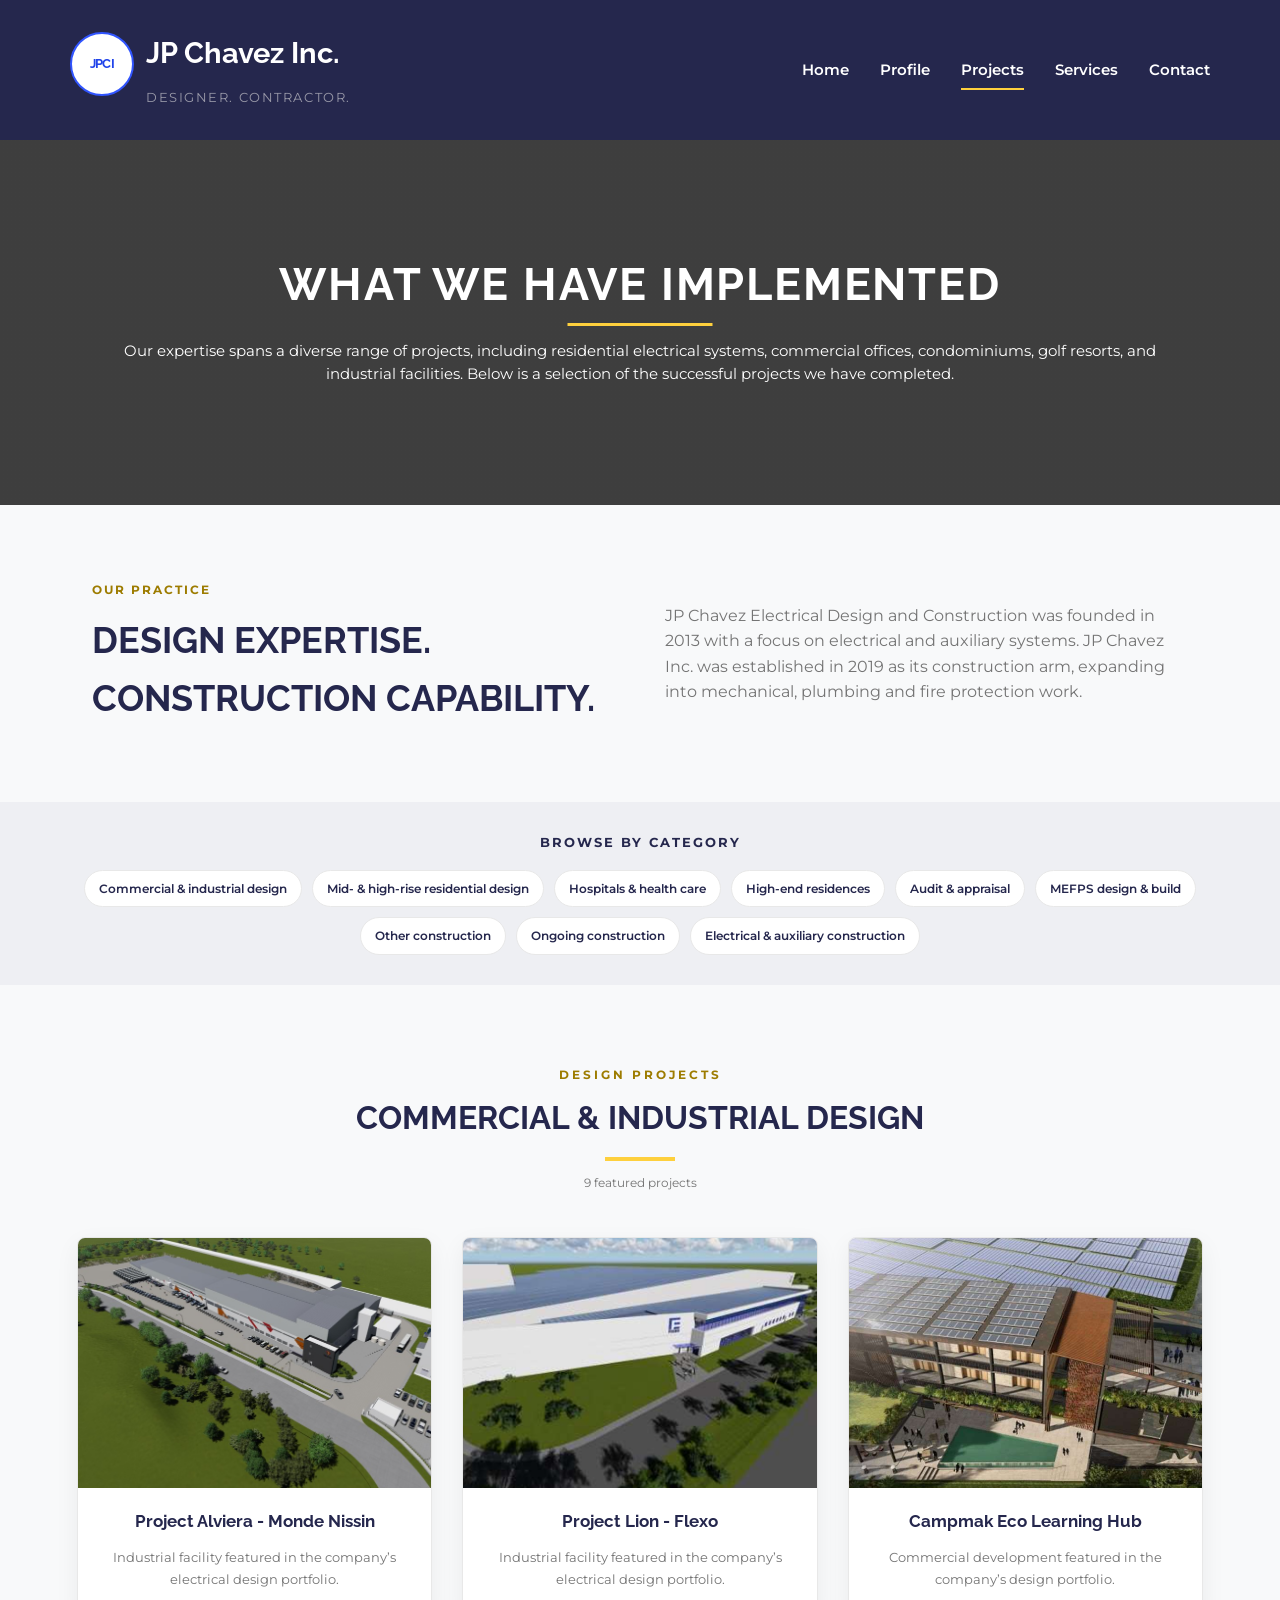
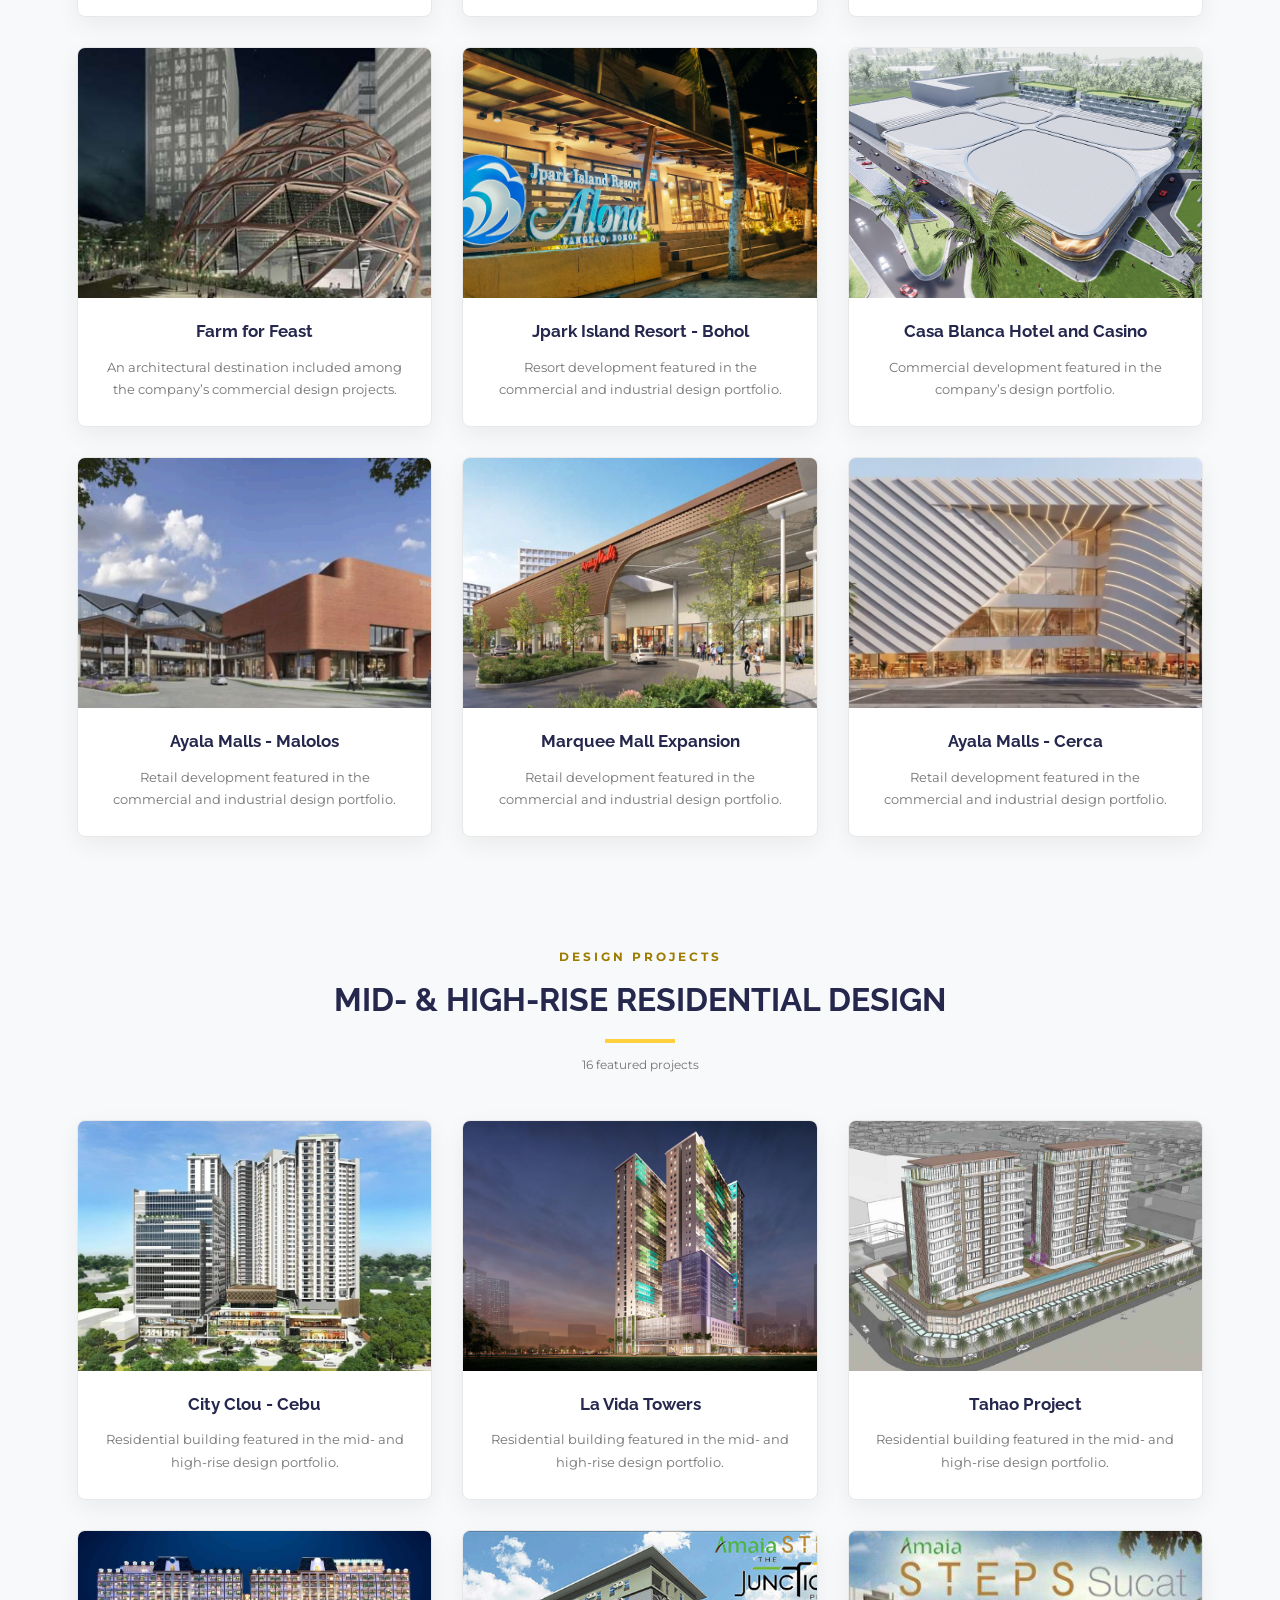
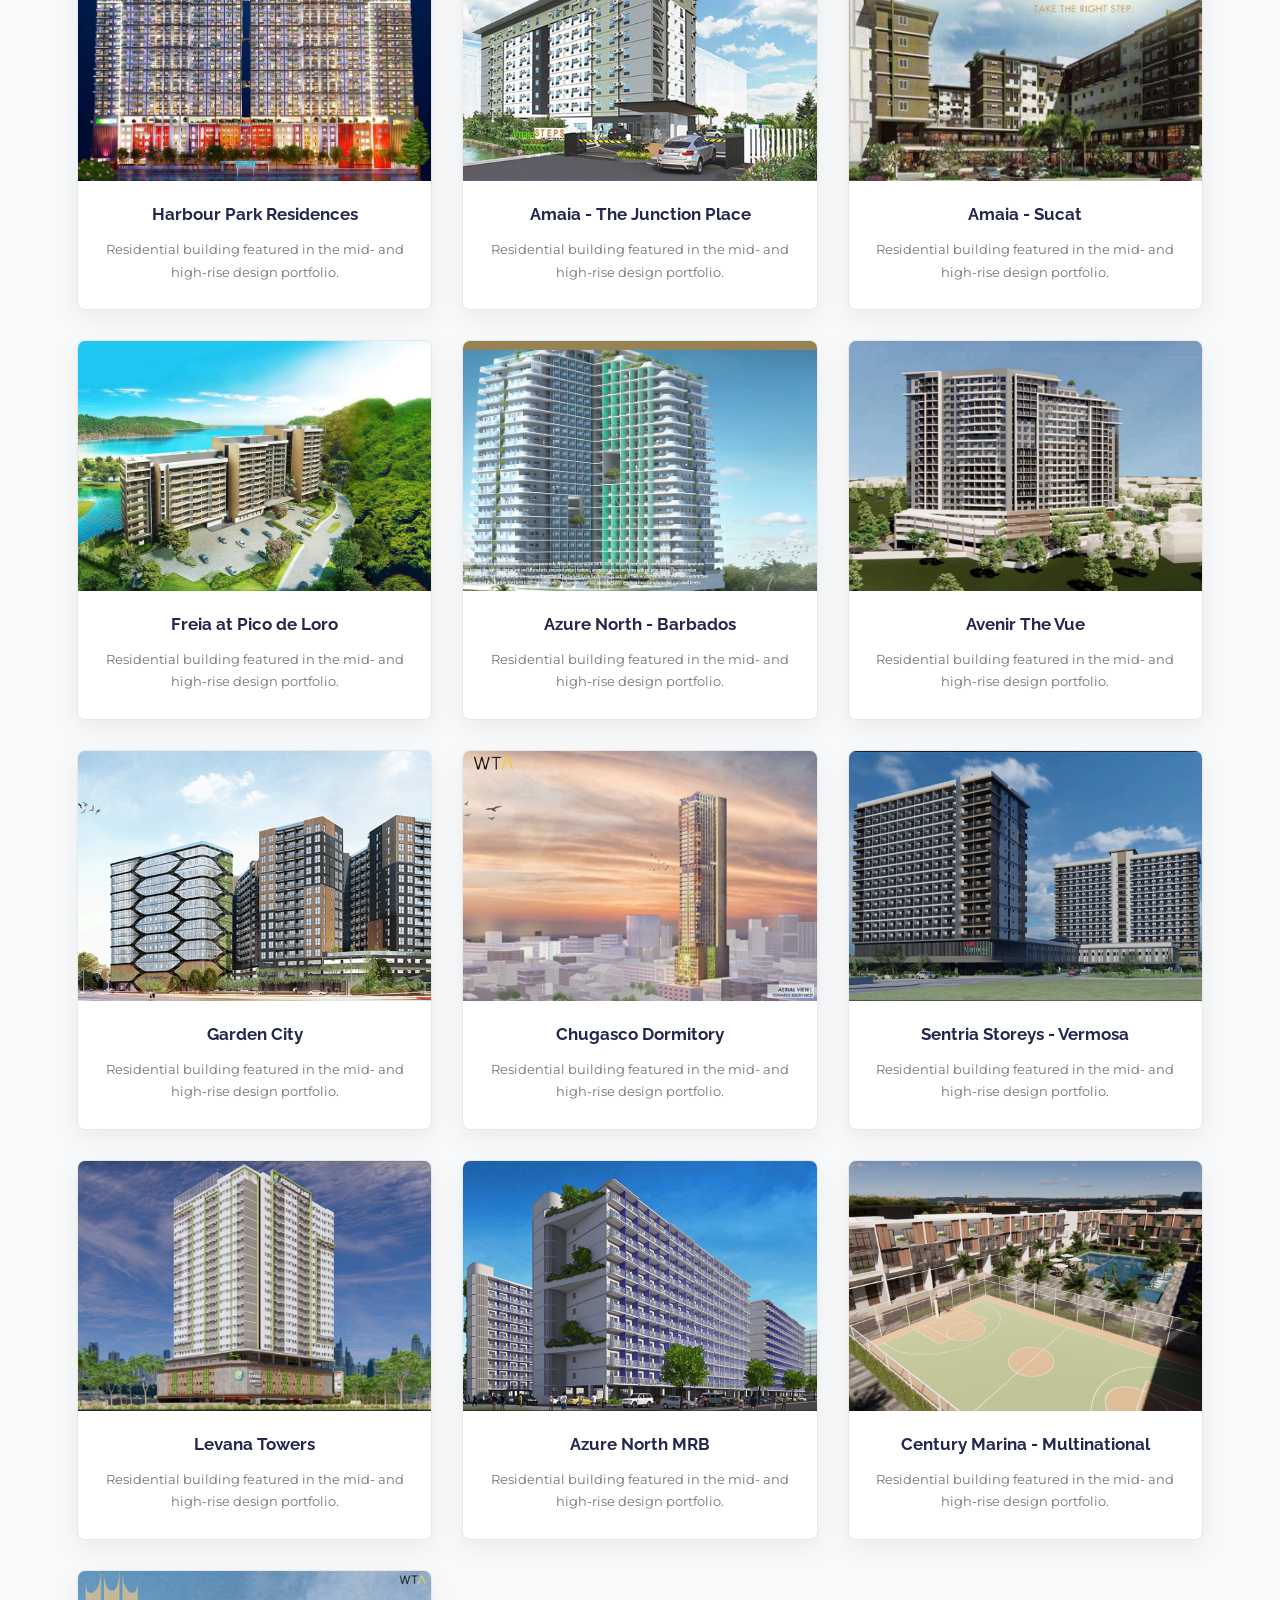
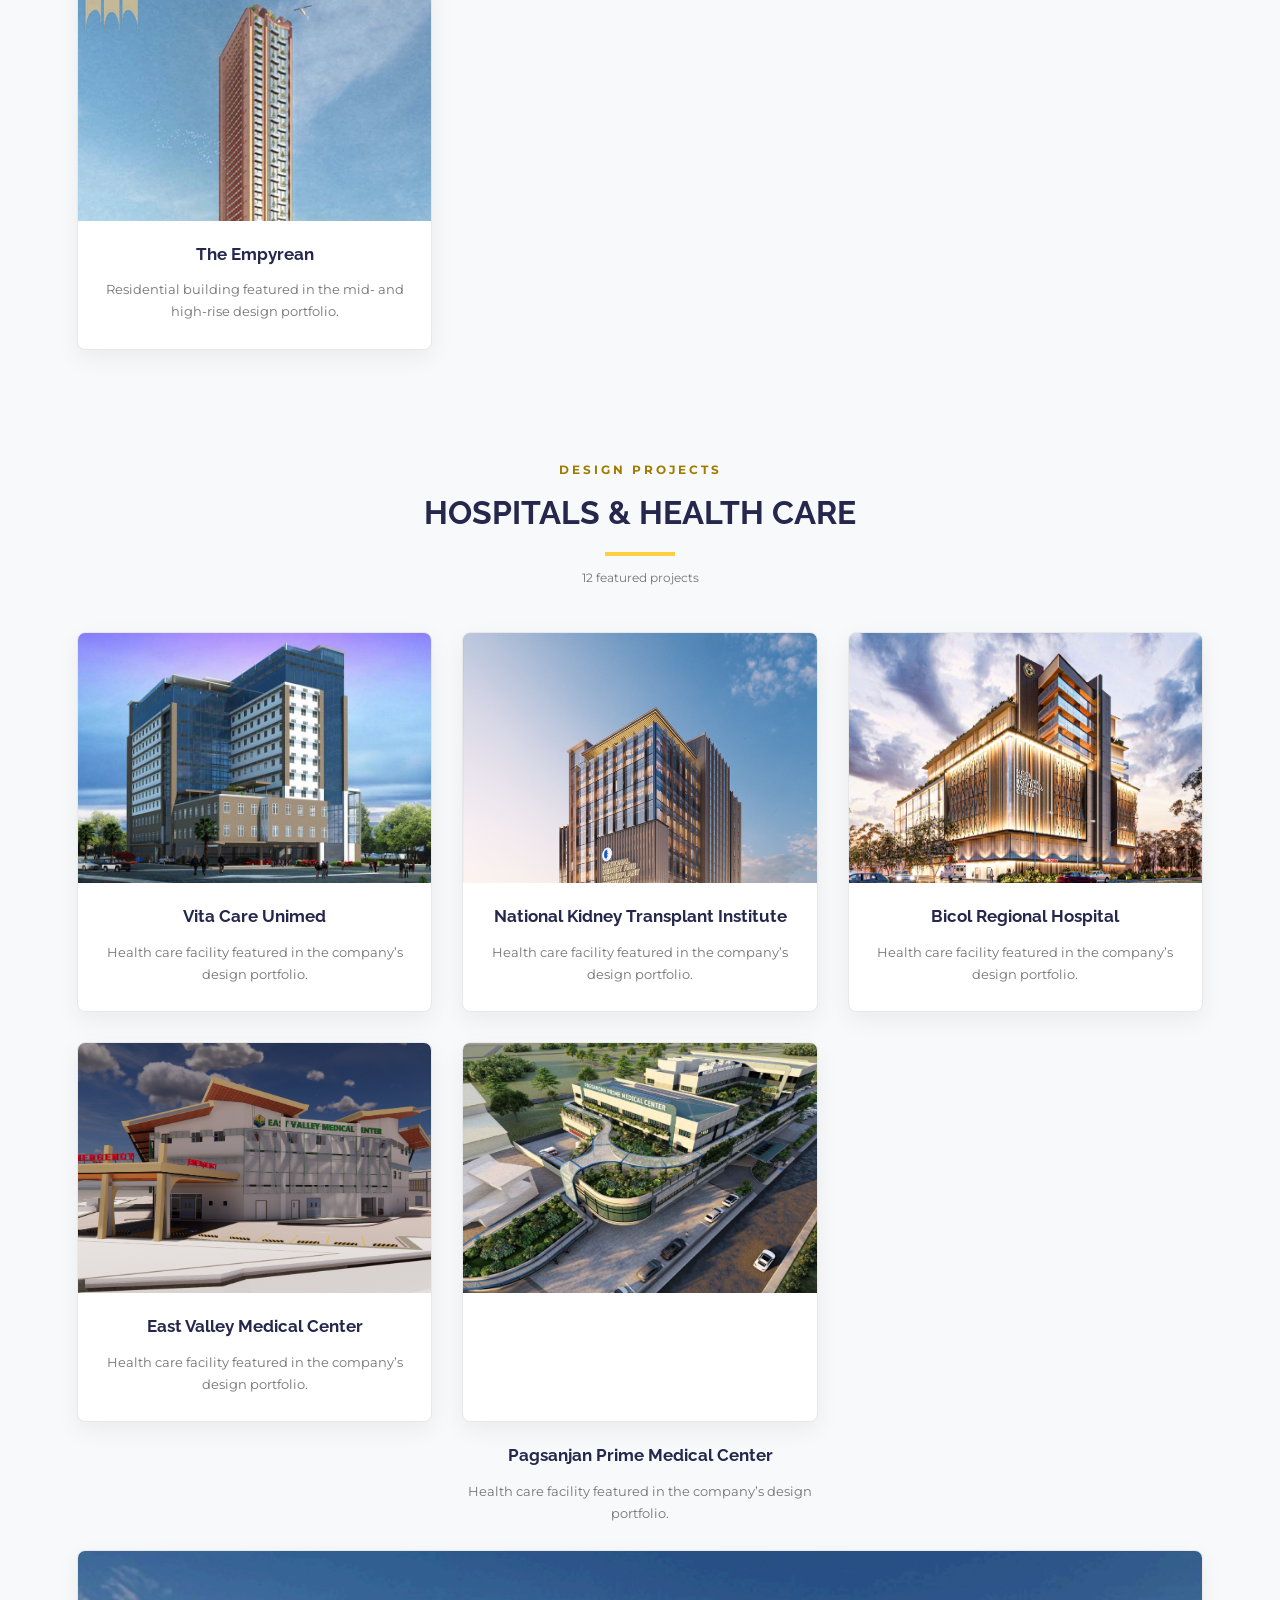
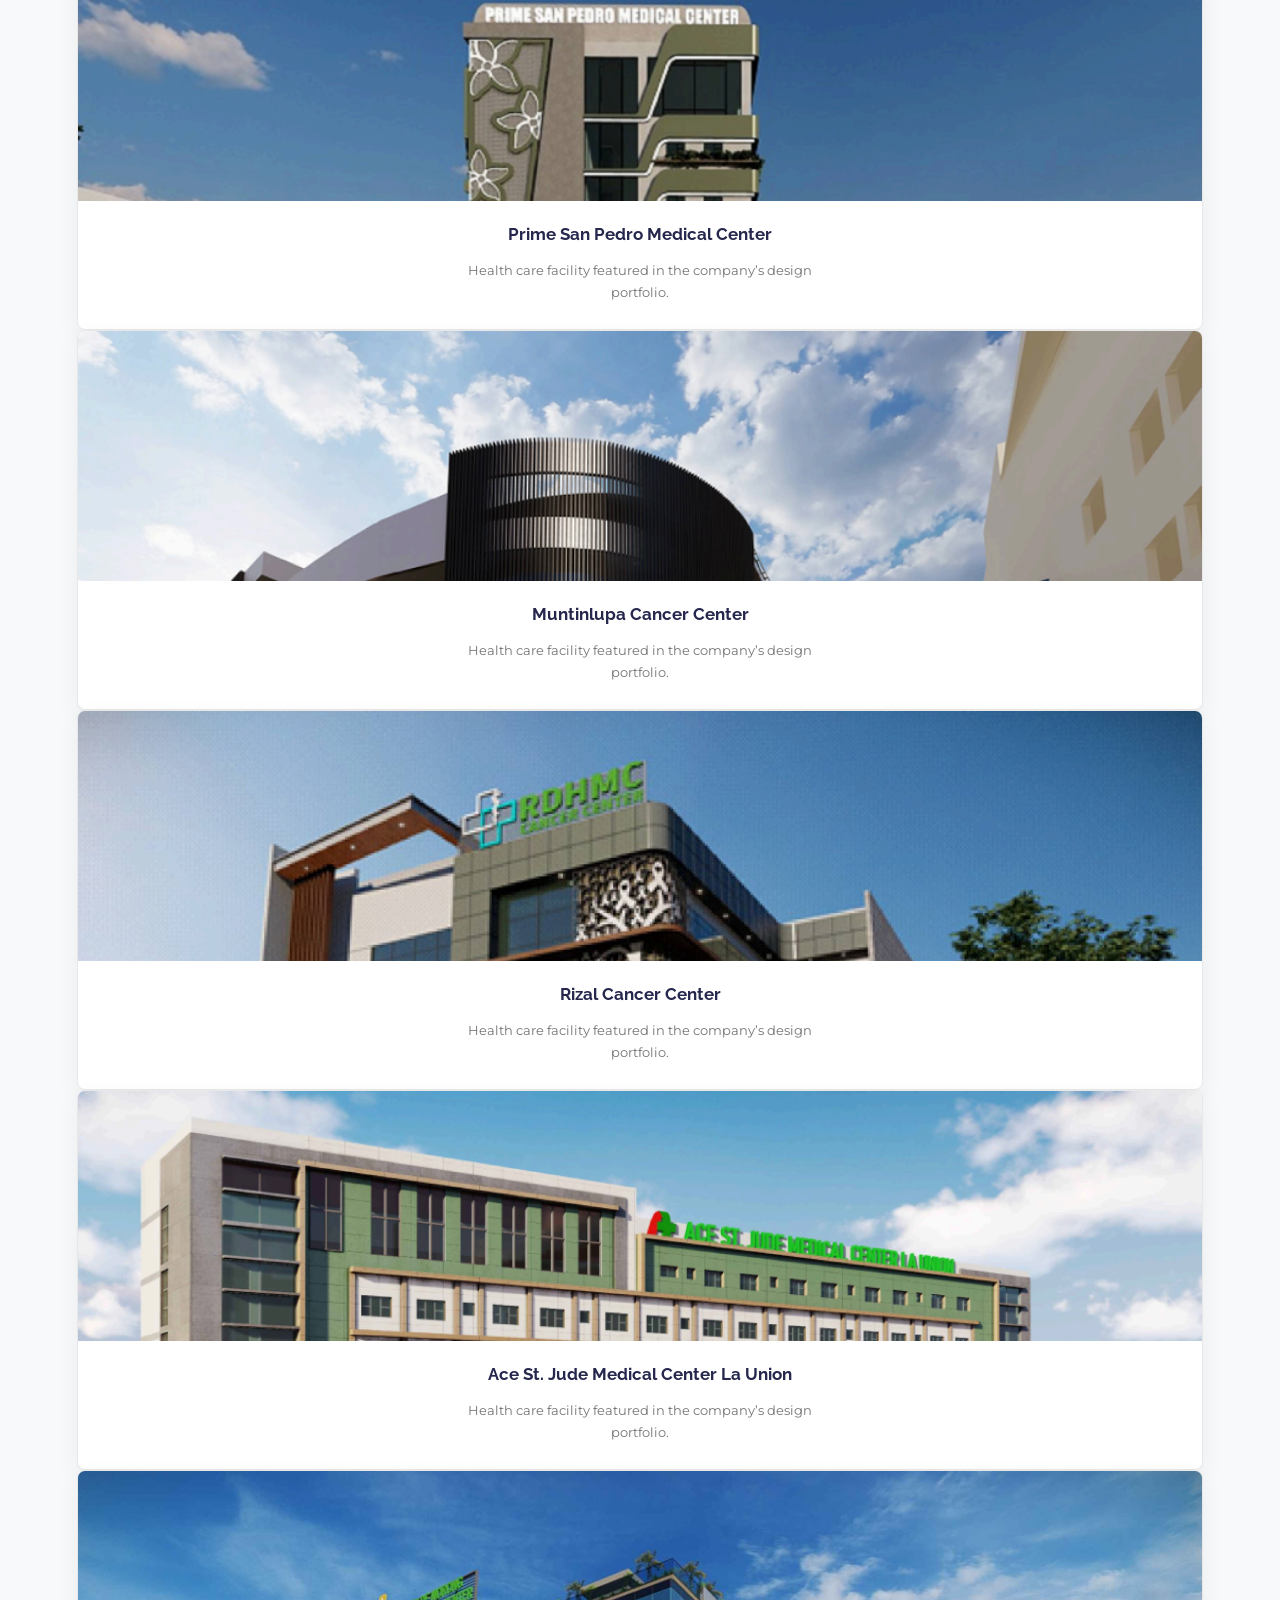
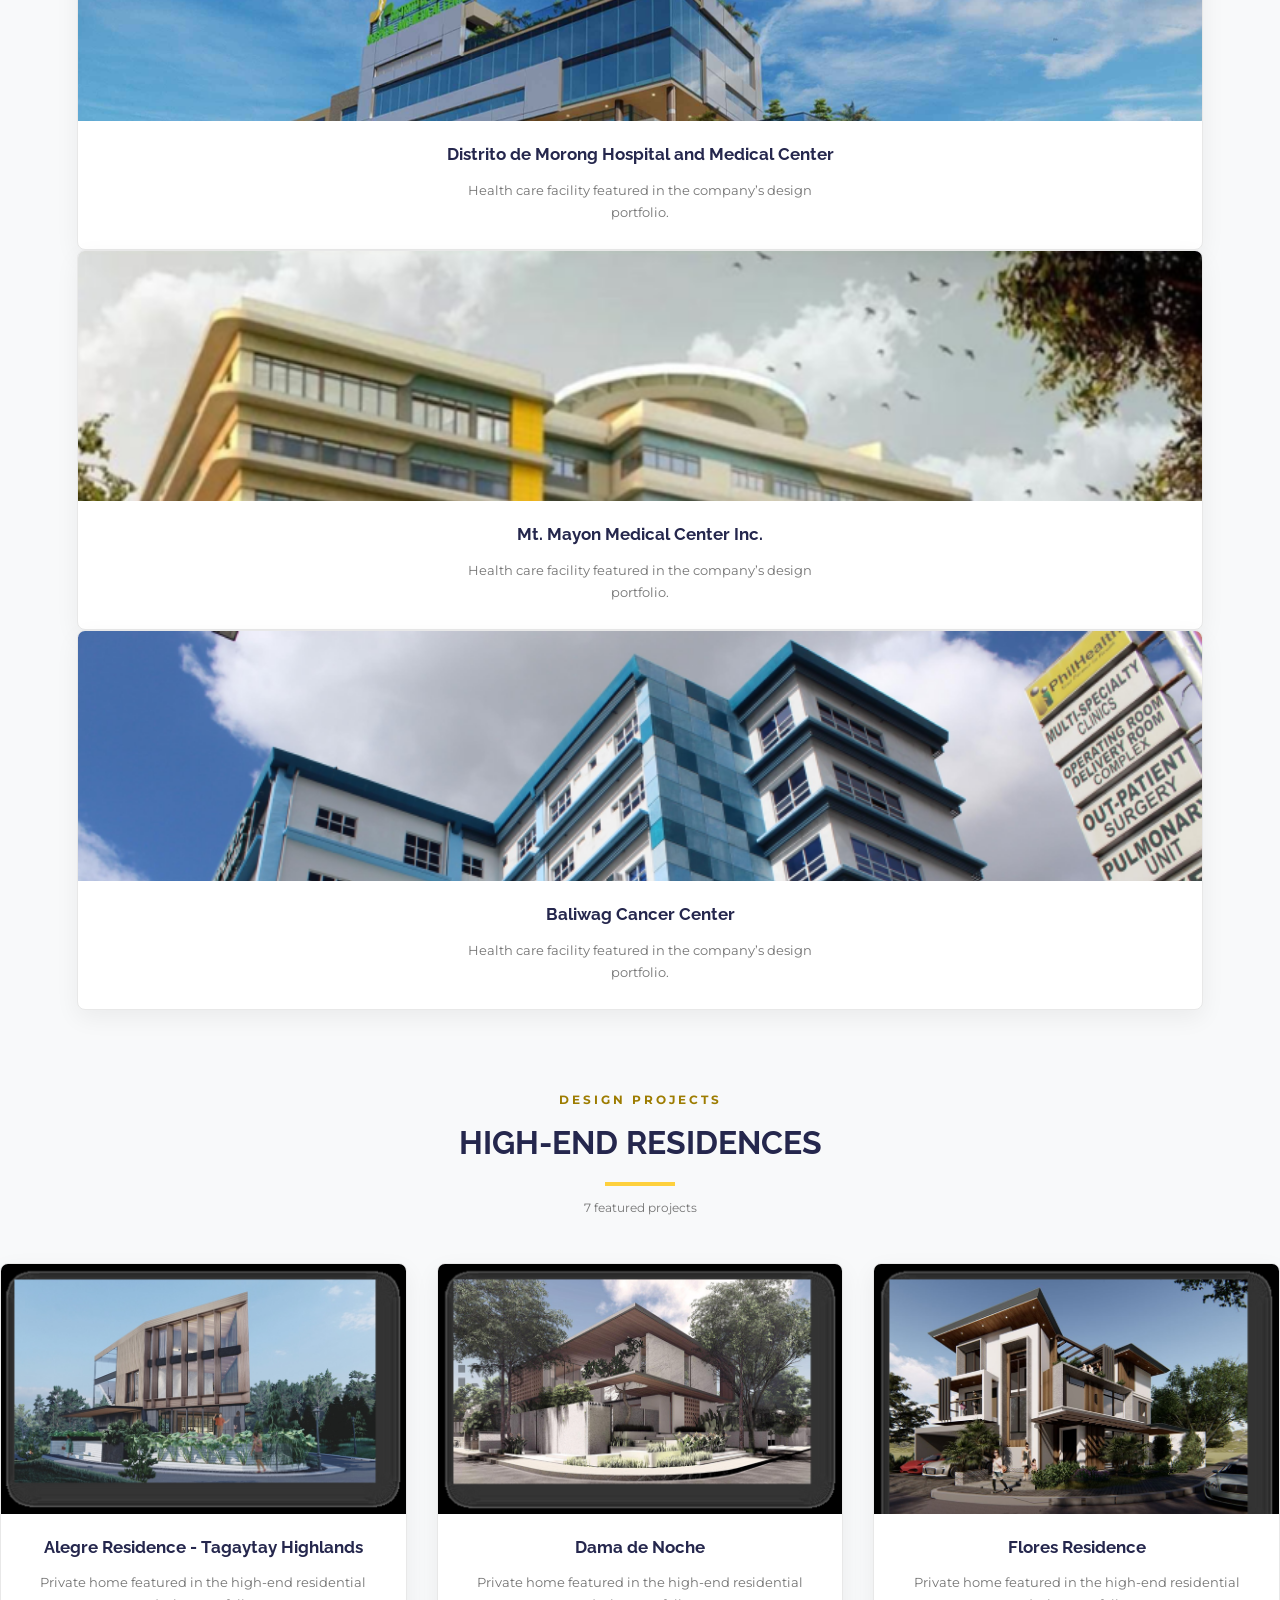
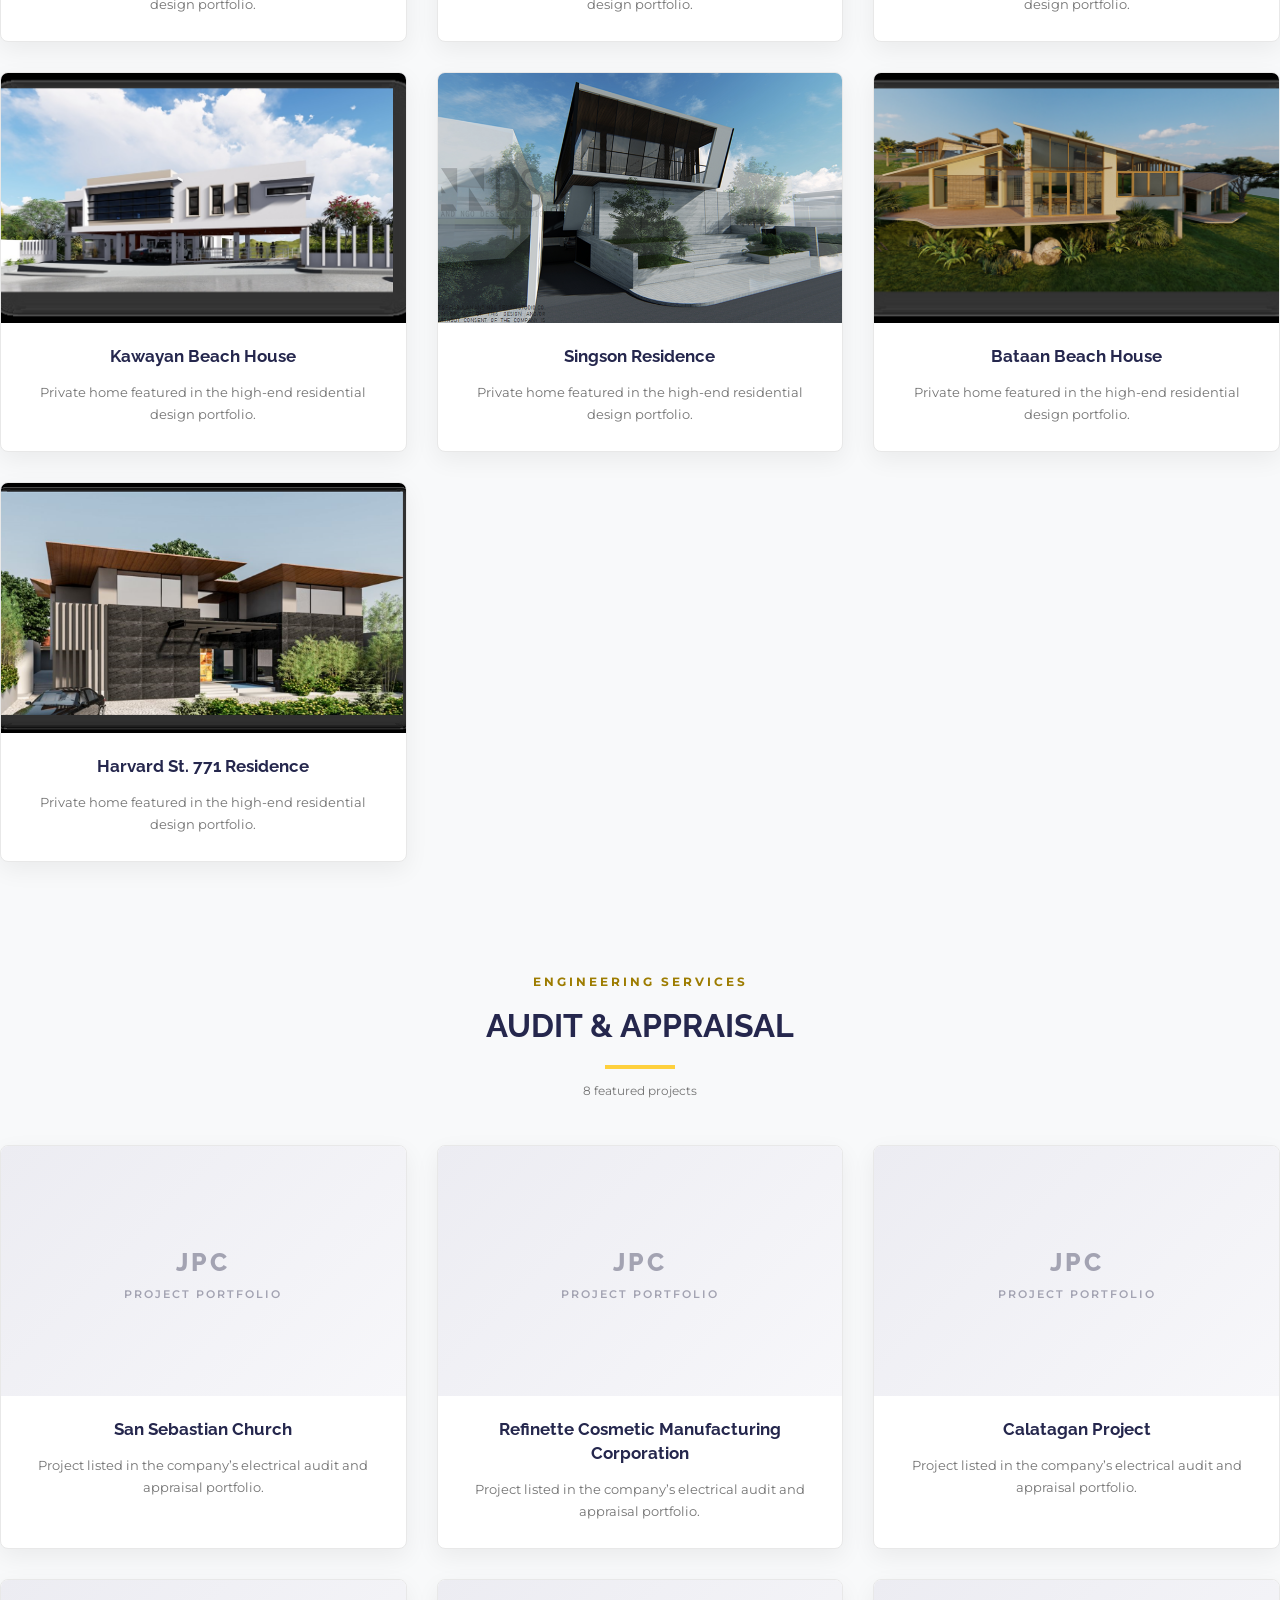
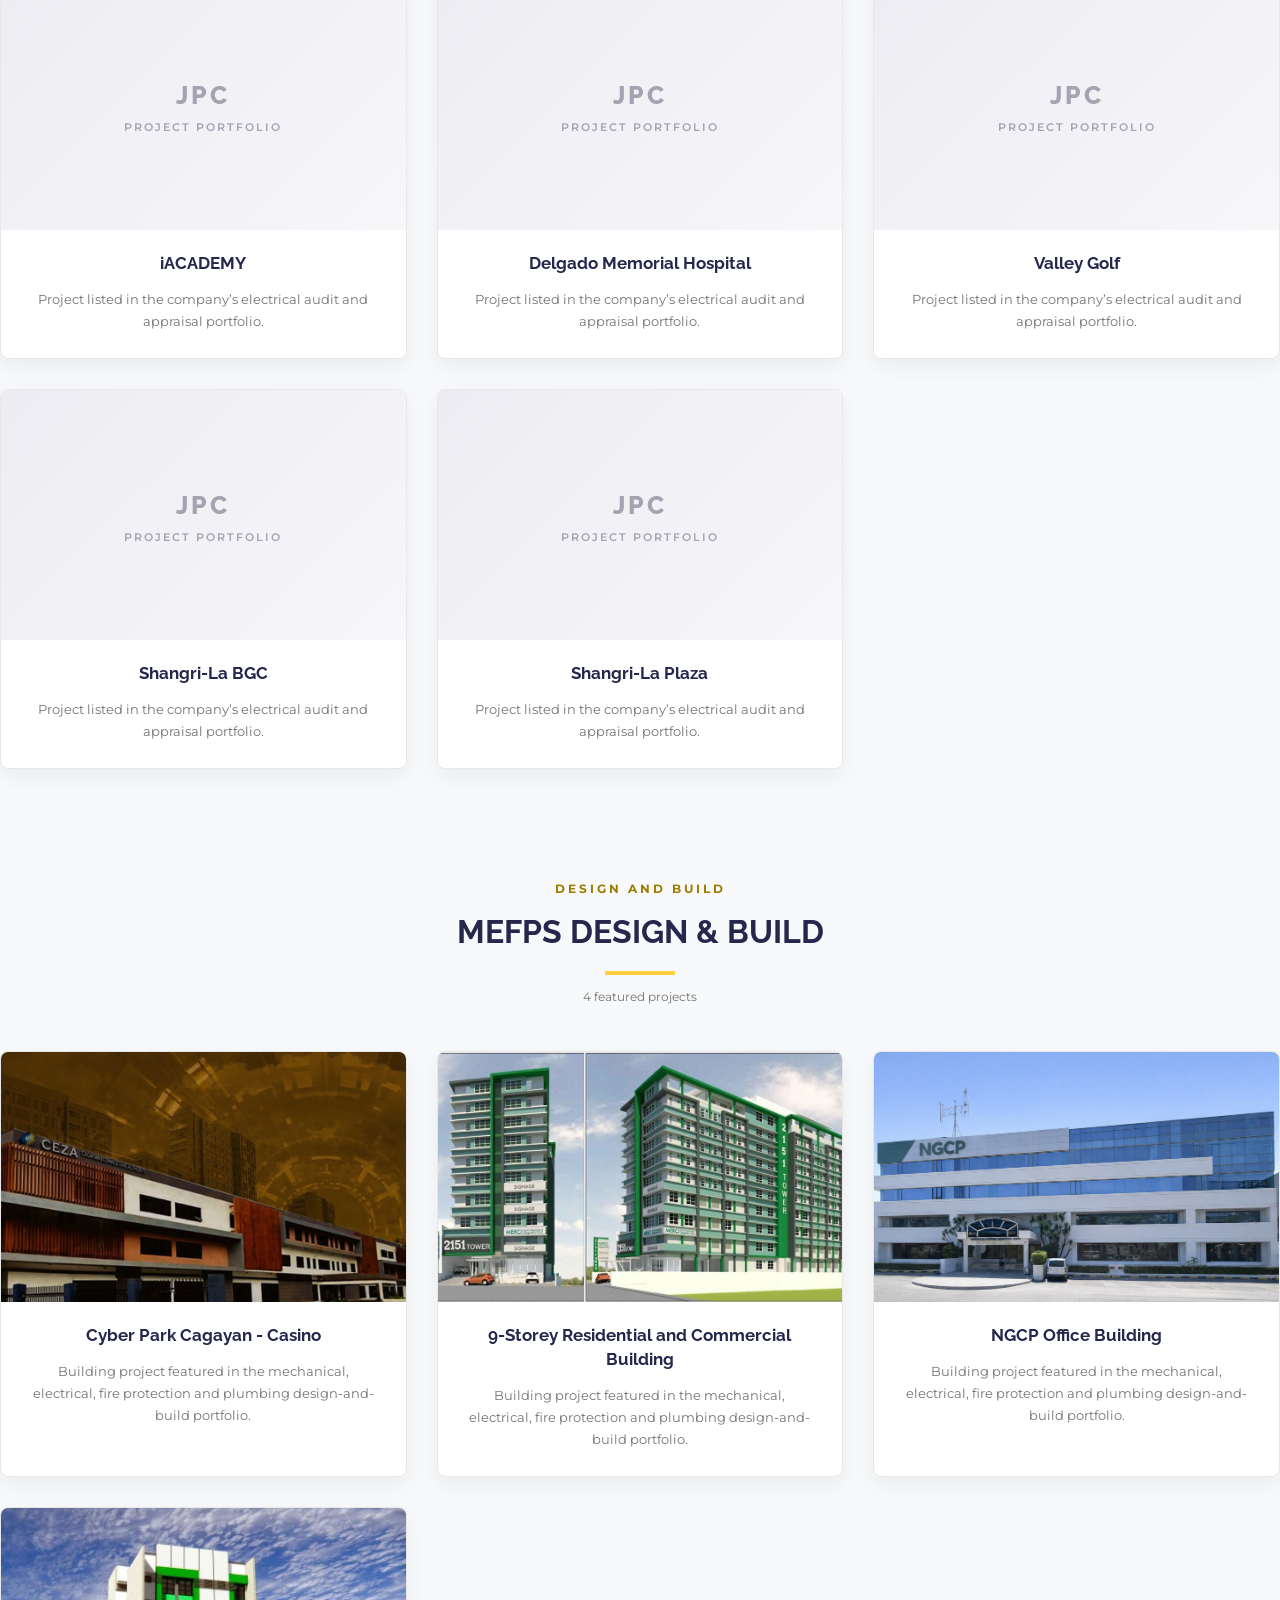
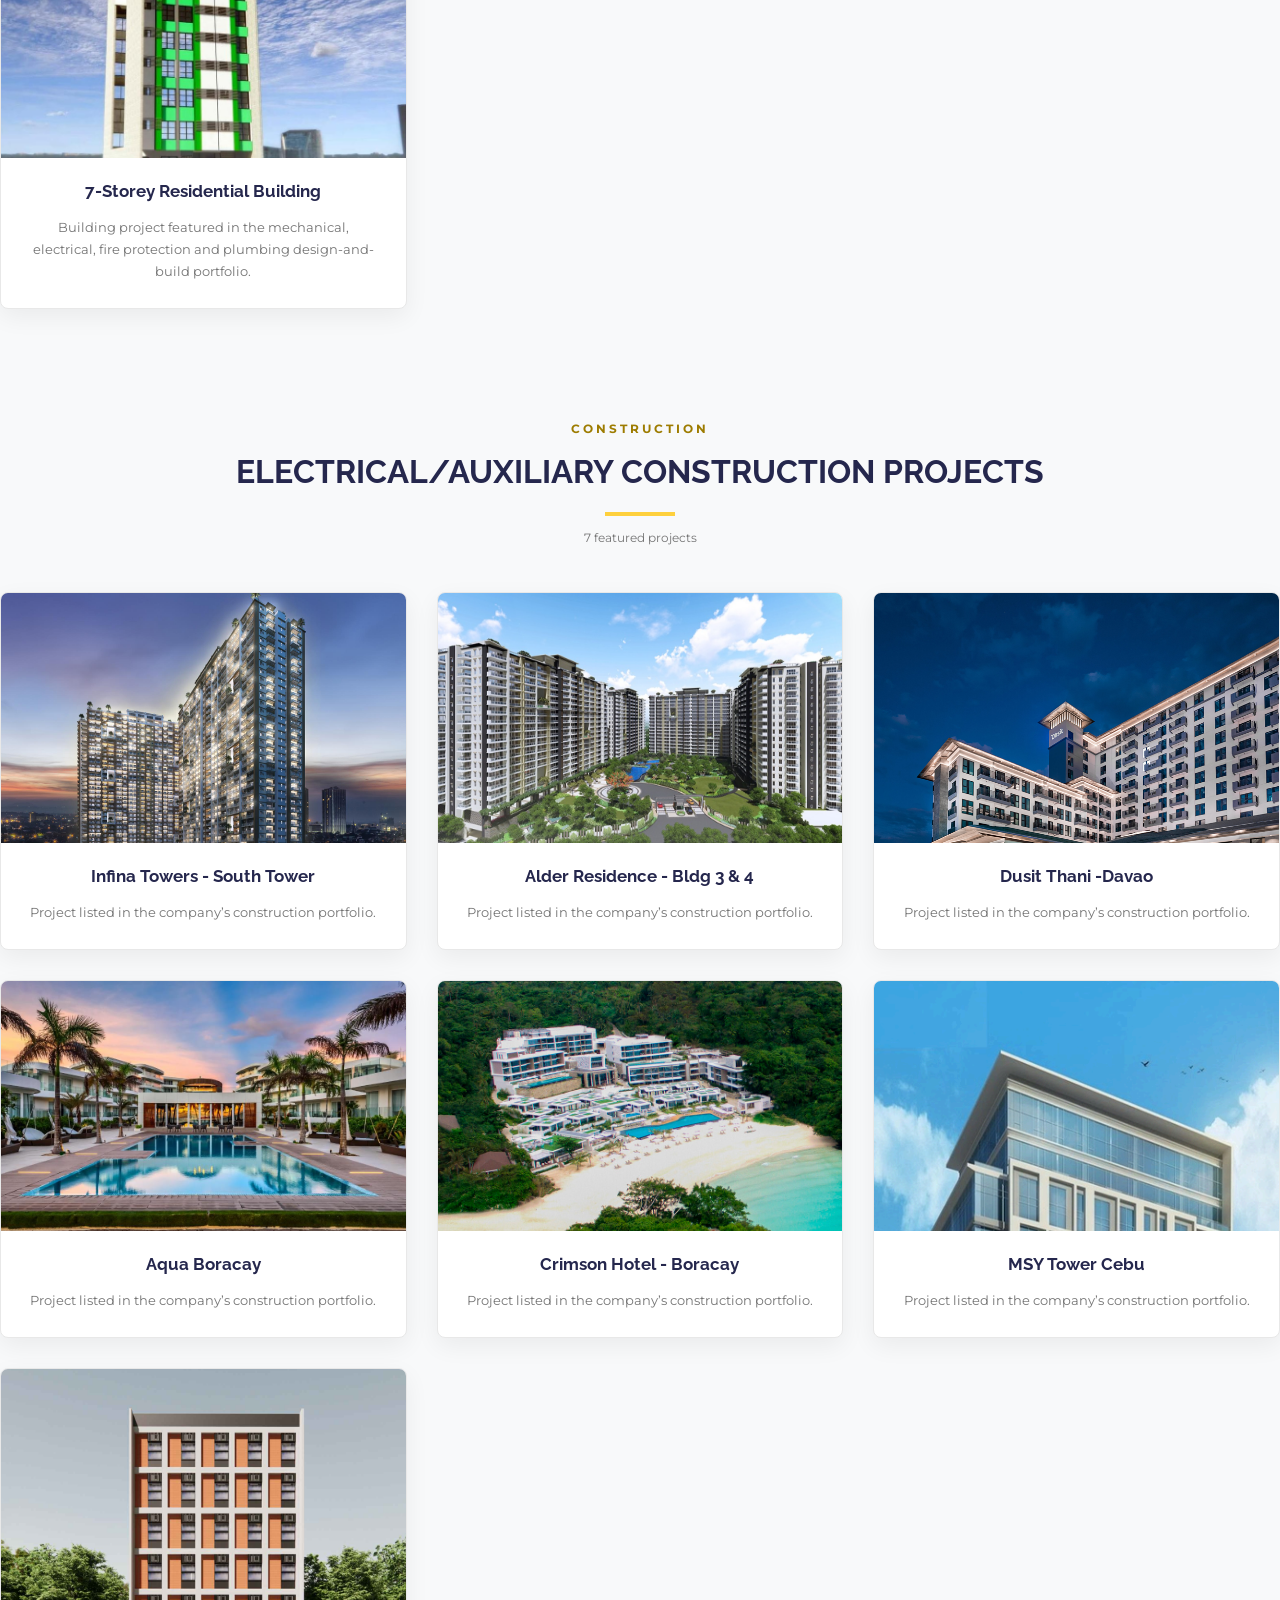
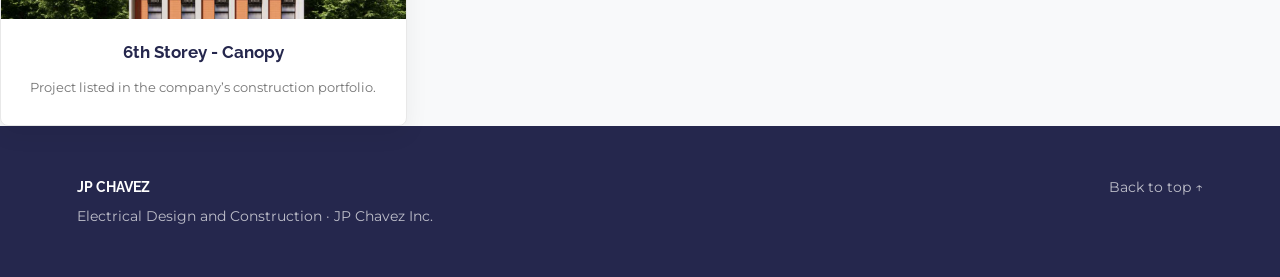
==== commit 6168b736: "new" ====
--- a/index.html
+++ b/index.html
@@ -1,1527 +1,1073 @@
 <!DOCTYPE html>
-<html lang="en-US">
-
-<head>
-    <meta charset="UTF-8">
-    <meta name="viewport" content="width=device-width, initial-scale=1.0">
-
-    <title>Projects - JP Chavez Inc.</title>
-
-    <!-- Google Fonts -->
-    <link rel="preconnect" href="https://fonts.googleapis.com">
-    <link rel="preconnect" href="https://fonts.gstatic.com" crossorigin>
-
-    <link
-        href="https://fonts.googleapis.com/css?family=Montserrat:400,500,600|Raleway:400,600,700&display=swap"
-        rel="stylesheet"
-    >
-
-    <!-- Main CSS -->
+<html lang="en">
+  <head>
+    <meta charset="utf-8">
+    <meta name="viewport" content="width=device-width, initial-scale=1">
+    <meta name="description" content="Explore design, engineering, audit, and construction projects by JP Chavez Electrical Design and Construction and JP Chavez Inc.">
+    <title>Projects | JP Chavez</title>
     <link rel="stylesheet" href="style.css">
-</head>
-
-
-<body>
-
-    <!-- ==========================================
-         HEADER
-    =========================================== -->
-    <header>
-
-        <div class="logo-area">
-
-            <img
-                src="https://jpcengineers.com.ph/wp-content/uploads/2025/08/logo-1.png"
-                alt="JP Chavez Inc Logo"
-            >
-
-            <div class="brand-text">
-                <h1>JP CHAVEZ INC.</h1>
-                <p>DESIGNER • CONTRACTOR</p>
-            </div>
-
+    <style>
+      /* Project-page header based on the supplied JP Chavez reference. */
+      .site-header {
+        position: sticky;
+        top: 0;
+        z-index: 1000;
+        min-height: 140px;
+        padding: 24px max(5%, calc((100% - 1140px) / 2));
+        background: #25274d;
+        display: flex;
+        align-items: center;
+        justify-content: space-between;
+        gap: 40px;
+        box-shadow: none;
+      }
+
+      .site-header .brand {
+        display: flex;
+        align-items: flex-start;
+        gap: 12px;
+        color: #fff;
+      }
+
+      .site-header .brand-mark {
+        display: grid;
+        place-items: center;
+        flex: 0 0 64px;
+        width: 64px;
+        height: 64px;
+        border: 2px solid #3155ff;
+        border-radius: 50%;
+        background: #fff;
+        color: #2144ea;
+        font-size: 13px;
+        font-weight: 700;
+        letter-spacing: -.04em;
+      }
+
+      .site-header .brand-copy {
+        padding-top: 5px;
+      }
+
+      .site-header .brand strong {
+        display: block;
+        color: #fff;
+        font-size: 29px;
+        line-height: 1.15;
+        text-transform: none;
+        letter-spacing: 0;
+      }
+
+      .site-header .brand small {
+        display: block;
+        margin-top: 17px;
+        color: #9999a8;
+        font-size: 13px;
+        font-weight: 400;
+        letter-spacing: .12em;
+      }
+
+      .site-header nav {
+        display: flex;
+        align-items: center;
+        gap: 31px;
+      }
+
+      .site-header nav a {
+        position: relative;
+        padding: 10px 0;
+        color: #fff;
+        font-size: 15px;
+        font-weight: 600;
+      }
+
+      .site-header nav a::after {
+        content: "";
+        position: absolute;
+        right: 0;
+        bottom: 2px;
+        left: 0;
+        height: 2px;
+        background: #fed03d;
+        transform: scaleX(0);
+        transition: transform .2s ease;
+      }
+
+      .site-header nav a:hover,
+      .site-header nav a.active {
+        color: #fff;
+      }
+
+      .site-header nav a:hover::after,
+      .site-header nav a.active::after {
+        transform: scaleX(1);
+      }
+
+      .projects-hero {
+        position: relative;
+        min-height: 365px;
+        padding: 70px 5%;
+        display: grid;
+        place-items: center;
+        overflow: hidden;
+        color: #fff;
+        text-align: center;
+        background:
+          linear-gradient(rgba(0, 0, 0, .48), rgba(0, 0, 0, .48)),
+          url("https://jpcengineers.com.ph/wp-content/uploads/2025/08/header.jpg") center / cover no-repeat,
+          #777;
+      }
+
+      .projects-hero__content {
+        width: min(100%, 1120px);
+      }
+
+      .projects-hero h1 {
+        position: relative;
+        display: inline-block;
+        padding-bottom: 17px;
+        color: #fff;
+        font-size: clamp(30px, 4vw, 45px);
+        line-height: 1.1;
+        text-transform: uppercase;
+        letter-spacing: .04em;
+      }
+
+      .projects-hero h1::after {
+        content: "";
+        position: absolute;
+        bottom: 0;
+        left: 50%;
+        width: 145px;
+        height: 3px;
+        background: #fed03d;
+        transform: translateX(-50%);
+      }
+
+      .projects-hero p {
+        max-width: 1100px;
+        margin: 13px auto 0;
+        color: #fff;
+        font-size: 15px;
+        line-height: 1.55;
+      }
+
+      @media (max-width: 820px) {
+        .site-header {
+          position: relative;
+          min-height: 0;
+          padding: 20px;
+          flex-direction: column;
+          gap: 16px;
+          text-align: center;
+        }
+
+        .site-header .brand {
+          align-items: center;
+          text-align: left;
+        }
+
+        .site-header nav {
+          justify-content: center;
+          flex-wrap: wrap;
+          gap: 8px 22px;
+        }
+
+        .projects-hero {
+          min-height: 320px;
+          padding: 58px 22px;
+        }
+      }
+
+      @media (max-width: 480px) {
+        .site-header .brand-mark {
+          flex-basis: 52px;
+          width: 52px;
+          height: 52px;
+        }
+
+        .site-header .brand strong {
+          font-size: 23px;
+        }
+
+        .site-header .brand small {
+          margin-top: 8px;
+          font-size: 10px;
+        }
+
+        .site-header nav a {
+          font-size: 13px;
+        }
+
+        .projects-hero h1 {
+          font-size: 28px;
+        }
+
+        .projects-hero p {
+          font-size: 13px;
+        }
+      }
+    </style>
+  </head>
+  <body>
+    <a class="skip-link" href="#main">Skip to projects</a>
+    <header class="site-header">
+      <a class="brand" href="index.html" aria-label="JP Chavez Inc. home">
+        <span class="brand-mark">JPCI</span>
+        <span class="brand-copy">
+          <strong>JP Chavez Inc.</strong>
+          <small>DESIGNER. CONTRACTOR.</small>
+        </span>
+      </a>
+      <nav aria-label="Main navigation">
+        <a href="index.html">Home</a>
+        <a href="profile.html">Profile</a>
+        <a class="active" href="#main" aria-current="page">Projects</a>
+        <a href="services.html">Services</a>
+        <a href="contact.html">Contact</a>
+      </nav>
+    </header>
+    <main id="main">
+      <section class="projects-hero" id="top" aria-labelledby="projects-title">
+        <div class="projects-hero__content">
+          <h1 id="projects-title">What We Have Implemented</h1>
+          <p>Our expertise spans a diverse range of projects, including residential electrical systems, commercial offices, condominiums, golf resorts, and industrial facilities. Below is a selection of the successful projects we have completed.</p>
         </div>
-
-
-        <nav>
-            <ul>
-                <li>
-                    <a href="/">Home</a>
-                </li>
-
-                <li>
-                    <a href="/profile">Profile</a>
-                </li>
-
-                <li>
-                    <a href="/projects" class="active">Projects</a>
-                </li>
-
-                <li>
-                    <a href="/services">Services</a>
-                </li>
-
-                <li>
-                    <a href="/contact">Contact</a>
-                </li>
-            </ul>
-        </nav>
-
-    </header>
-
-
-
-    <!-- ==========================================
-         MAIN CONTENT
-    =========================================== -->
-    <main>
-
-
-        <!-- ======================================
-             HERO
-        ======================================= -->
-        <section class="hero">
-
-            <h1>WHAT WE HAVE IMPLEMENTED</h1>
-
-            <div class="divider"></div>
-
-            <p>
-                Our expertise spans a diverse array of projects,
-                including commercial and industrial facilities,
-                residential developments, hospitals and health care
-                facilities, high-end residences, electrical systems,
-                and design-and-build projects.
-            </p>
-
+      </section>
+      <section class="intro" id="about">
+        <div>
+          <p class="eyebrow dark">Our practice</p>
+          <h2>Design expertise.<br>Construction capability.</h2>
+        </div>
+        <p>JP Chavez Electrical Design and Construction was founded in 2013 with a focus on electrical and auxiliary systems. JP Chavez Inc. was established in 2019 as its construction arm, expanding into mechanical, plumbing and fire protection work.</p>
+      </section>
+      <div class="category-nav" id="categories">
+        <span>Browse by category</span>
+        <div>
+          <a href="#commercial-industrial-design">Commercial &amp; industrial design</a>
+          <a href="#mid-high-rise-residential-design">Mid- &amp; high-rise residential design</a>
+          <a href="#hospitals-health-care">Hospitals &amp; health care</a>
+          <a href="#high-end-residences">High-end residences</a>
+          <a href="#audit-appraisal">Audit &amp; appraisal</a>
+          <a href="#mefps-design-build">MEFPS design &amp; build</a>
+          <a href="#other-construction">Other construction</a>
+          <a href="#ongoing-construction">Ongoing construction</a>
+          <a href="#electrical-auxiliary-construction">Electrical &amp; auxiliary construction</a>
+        </div>
+      </div>
+      <div class="projects-container">
+        <section class="project-category" id="commercial-industrial-design">
+          <div class="category-header">
+            <span>Design projects</span>
+            <h2>Commercial &amp; industrial design</h2>
+            <p>9 featured projects</p>
+          </div>
+          <div class="projects-grid">
+            <article class="project-card">
+              <div class="project-image">
+                 <img
+                    src="./images/project-alviera-monde-nissin.png"
+                    alt="Project Alviera - Monde Nissin"
+                    loading="lazy">
+              </div>
+              <div class="project-content">
+                <h3>Project Alviera - Monde Nissin</h3>
+                <p>Industrial facility featured in the company’s electrical design portfolio.</p>
+              </div>
+            </article>
+            <article class="project-card">
+              <div class="project-image">
+                <img
+                    src="./images/project-lion-flexo.png"
+                    alt="Project Lion - Flexo"
+                    loading="lazy">
+              </div>
+              <div class="project-content">
+                <h3>Project Lion - Flexo</h3>
+                <p>Industrial facility featured in the company’s electrical design portfolio.</p>
+              </div>
+            </article>
+            <article class="project-card">
+              <div class="project-image">
+                <img
+                    src="./images/campmak-eco-learning-hub.png"
+                    alt="Campmak Eco Learning Hub"
+                    loading="lazy">
+              </div>
+              <div class="project-content">
+                <h3>Campmak Eco Learning Hub</h3>
+                <p>Commercial development featured in the company’s design portfolio.</p>
+              </div>
+            </article>
+            <article class="project-card">
+              <div class="project-image">
+                <img
+                    src="./images/farm-for-feast.png"
+                    alt="Farm for Feast"
+                    loading="lazy">
+              </div>
+              <div class="project-content">
+                <h3>Farm for Feast</h3>
+                <p>An architectural destination included among the company’s commercial design projects.</p>
+              </div>
+            </article>
+            <article class="project-card">
+              <div class="project-image">
+                <img
+                    src="./images/jpark-island-resort.png"
+                    alt="Jpark Island Resort - Bohol"
+                    loading="lazy">
+              </div>
+              <div class="project-content">
+                <h3>Jpark Island Resort - Bohol</h3>
+                <p>Resort development featured in the commercial and industrial design portfolio.</p>
+              </div>
+            </article>
+            <article class="project-card">
+              <div class="project-image">
+                <img
+                    src="./images/casa-blanca-hoteland-casino.png"
+                    alt="Casa Blanca Hotel and Casino"
+                    loading="lazy">
+              </div>
+              <div class="project-content">
+                <h3>Casa Blanca Hotel and Casino</h3>
+                <p>Commercial development featured in the company’s design portfolio.</p>
+              </div>
+            </article>
+            <article class="project-card">
+              <div class="project-image">
+                <img
+                    src="./images/ayala-malls-malolos.png"
+                    alt="Ayala Malls - Malolos"
+                    loading="lazy">
+              </div>
+              <div class="project-content">
+                <h3>Ayala Malls - Malolos</h3>
+                <p>Retail development featured in the commercial and industrial design portfolio.</p>
+              </div>
+            </article>
+            <article class="project-card">
+              <div class="project-image">
+                <img
+                    src="./images/marquee-mall-expansion.png"
+                    alt="Marquee Mall Expansion"
+                    loading="lazy">
+              </div>
+              <div class="project-content">
+                <h3>Marquee Mall Expansion</h3>
+                <p>Retail development featured in the commercial and industrial design portfolio.</p>
+              </div>
+            </article>
+            <article class="project-card">
+              <div class="project-image">
+                <img
+                    src="./images/ayala-malls-cerca.png"
+                    alt="Ayala Malls - Cerca"
+                    loading="lazy">
+              </div>
+              <div class="project-content">
+                <h3>Ayala Malls - Cerca</h3>
+                <p>Retail development featured in the commercial and industrial design portfolio.</p>
+              </div>
+            </article>
+          </div>
         </section>
-
-
-
-        <!-- ======================================
-             PROJECTS
-        ======================================= -->
-        <div class="projects-container">
-
-
-            <!-- ==================================
-                 COMMERCIAL & INDUSTRIAL
-            =================================== -->
-            <section class="project-category">
-
-                <div class="category-header">
-                    <span>Design Projects</span>
-                    <h2>Commercial & Industrial Projects</h2>
-                </div>
-
-
-                <div class="projects-grid">
-
-
-                    <article class="project-card">
-                        <div class="project-image">
-                            <!-- Add project image here -->
-                        </div>
-                        <h3>Ionics Manufacturing Building</h3>
-                    </article>
-
-
-                    <article class="project-card">
-                        <div class="project-image"></div>
-                        <h3>Project Alviera - Monde Nissin</h3>
-                    </article>
-
-
-                    <article class="project-card">
-                        <div class="project-image"></div>
-                        <h3>Mama Sita Building 1</h3>
-                    </article>
-
-
-                    <article class="project-card">
-                        <div class="project-image"></div>
-                        <h3>Mama Sita Building 3</h3>
-                    </article>
-
-
-                    <article class="project-card">
-                        <div class="project-image"></div>
-                        <h3>Mama Sita Building 4</h3>
-                    </article>
-
-
-                    <article class="project-card">
-                        <div class="project-image"></div>
-                        <h3>Mama Sita Building 6</h3>
-                    </article>
-
-
-                    <article class="project-card">
-                        <div class="project-image"></div>
-                        <h3>Mama Sita Building 7</h3>
-                    </article>
-
-
-                    <article class="project-card">
-                        <div class="project-image"></div>
-                        <h3>Mama Sita Building 9</h3>
-                    </article>
-
-
-                    <article class="project-card">
-                        <div class="project-image"></div>
-                        <h3>Campmak Eco-Learning Hub</h3>
-                    </article>
-
-
-                    <article class="project-card">
-                        <div class="project-image"></div>
-                        <h3>Farm for Feast</h3>
-                    </article>
-
-
-                    <article class="project-card">
-                        <div class="project-image"></div>
-                        <h3>Laybare Headquarters</h3>
-                    </article>
-
-
-                    <article class="project-card">
-                        <div class="project-image"></div>
-                        <h3>Project Lion - Flexo</h3>
-                    </article>
-
-
-                    <article class="project-card">
-                        <div class="project-image"></div>
-                        <h3>Hangar Aviation</h3>
-                    </article>
-
-
-                    <article class="project-card">
-                        <div class="project-image"></div>
-                        <h3>NGCP Office</h3>
-                    </article>
-
-
-                    <article class="project-card">
-                        <div class="project-image"></div>
-                        <h3>Kawayan Eco Park</h3>
-                    </article>
-
-
-                    <article class="project-card">
-                        <div class="project-image"></div>
-                        <h3>VNEA Office</h3>
-                    </article>
-
-
-                    <article class="project-card">
-                        <div class="project-image"></div>
-                        <h3>New Poro Point</h3>
-                    </article>
-
-
-                    <article class="project-card">
-                        <div class="project-image"></div>
-                        <h3>Shopping Mall Building</h3>
-                    </article>
-
-
-                    <article class="project-card">
-                        <div class="project-image"></div>
-                        <h3>Sports and Recreational Building</h3>
-                    </article>
-
-
-                    <article class="project-card">
-                        <div class="project-image"></div>
-                        <h3>Mama Lou's Alfresco</h3>
-                    </article>
-
-
-                    <article class="project-card">
-                        <div class="project-image"></div>
-                        <h3>Lapu-Lapu International College</h3>
-                    </article>
-
-
-                    <article class="project-card">
-                        <div class="project-image"></div>
-                        <h3>Casa Blanca - Hotel and Casino</h3>
-                    </article>
-
-
-                    <article class="project-card">
-                        <div class="project-image"></div>
-                        <h3>Irish Embassy</h3>
-                    </article>
-
-
-                    <article class="project-card">
-                        <div class="project-image"></div>
-                        <h3>Manila Golf Simulator</h3>
-                    </article>
-
-
-                    <article class="project-card">
-                        <div class="project-image"></div>
-                        <h3>Valley Golf & Country Club Renovation</h3>
-                    </article>
-
-
-                    <article class="project-card">
-                        <div class="project-image"></div>
-                        <h3>Camsur Pavilion</h3>
-                    </article>
-
-
-                    <article class="project-card">
-                        <div class="project-image"></div>
-                        <h3>Avida Office</h3>
-                    </article>
-
-
-                    <article class="project-card">
-                        <div class="project-image"></div>
-                        <h3>Parañaque Studio Renovation</h3>
-                    </article>
-
-
-                    <article class="project-card">
-                        <div class="project-image"></div>
-                        <h3>El Jardin de Zaida</h3>
-                    </article>
-
-
-                    <article class="project-card">
-                        <div class="project-image"></div>
-                        <h3>FMW Alabang</h3>
-                    </article>
-
-
-                    <article class="project-card">
-                        <div class="project-image"></div>
-                        <h3>Labo Municipal Government</h3>
-                    </article>
-
-
-                    <article class="project-card">
-                        <div class="project-image"></div>
-                        <h3>Food and Vegetable Processing Plant</h3>
-                    </article>
-
-
-                    <article class="project-card">
-                        <div class="project-image"></div>
-                        <h3>South Hill Colleges</h3>
-                    </article>
-
-
-                    <article class="project-card">
-                        <div class="project-image"></div>
-                        <h3>Mama Sita Building 5</h3>
-                    </article>
-
-
-                    <article class="project-card">
-                        <div class="project-image"></div>
-                        <h3>Calauan Project</h3>
-                    </article>
-
-
-                    <article class="project-card">
-                        <div class="project-image"></div>
-                        <h3>Jpark Island Resort - Bohol</h3>
-                    </article>
-
-
-                    <article class="project-card">
-                        <div class="project-image"></div>
-                        <h3>Freedom Resort</h3>
-                    </article>
-
-
-                    <article class="project-card">
-                        <div class="project-image"></div>
-                        <h3>Shangri-La Plaza Streetscape 2.0</h3>
-                    </article>
-
-
-                    <article class="project-card">
-                        <div class="project-image"></div>
-                        <h3>Ayala Malls - Malolos</h3>
-                    </article>
-
-
-                    <article class="project-card">
-                        <div class="project-image"></div>
-                        <h3>Shangri-La Plaza Mall Renovation</h3>
-                    </article>
-
-
-                    <article class="project-card">
-                        <div class="project-image"></div>
-                        <h3>Marquee Mall Expansion</h3>
-                    </article>
-
-
-                    <article class="project-card">
-                        <div class="project-image"></div>
-                        <h3>Ayala Malls - Plaridel</h3>
-                    </article>
-
-
-                    <article class="project-card">
-                        <div class="project-image"></div>
-                        <h3>Ayala Malls - Kantinas</h3>
-                    </article>
-
-
-                    <article class="project-card">
-                        <div class="project-image"></div>
-                        <h3>Ayala Malls - Cerca</h3>
-                    </article>
-
-
-                </div>
-
-            </section>
-
-
-
-            <!-- ==================================
-                 MID / HIGH RISE
-            =================================== -->
-            <section class="project-category">
-
-                <div class="category-header">
-                    <span>Design Projects</span>
-                    <h2>Mid / High Rise Residential Projects</h2>
-                </div>
-
-
-                <div class="projects-grid">
-
-
-                    <article class="project-card">
-                        <div class="project-image"></div>
-                        <h3>Lepanto Dormitories</h3>
-                    </article>
-
-
-                    <article class="project-card">
-                        <div class="project-image"></div>
-                        <h3>Greenfield</h3>
-                    </article>
-
-
-                    <article class="project-card">
-                        <div class="project-image"></div>
-                        <h3>Harbour Park Residences</h3>
-                    </article>
-
-
-                    <article class="project-card">
-                        <div class="project-image"></div>
-                        <h3>Freia at Pico de Loro</h3>
-                    </article>
-
-
-                    <article class="project-card">
-                        <div class="project-image"></div>
-                        <h3>Amaia Steps - Bicutan</h3>
-                    </article>
-
-
-                    <article class="project-card">
-                        <div class="project-image"></div>
-                        <h3>Amaia Steps - Sucat</h3>
-                    </article>
-
-
-                    <article class="project-card">
-                        <div class="project-image"></div>
-                        <h3>Amaia Steps - Alabang</h3>
-                    </article>
-
-
-                    <article class="project-card">
-                        <div class="project-image"></div>
-                        <h3>HPI Condominium</h3>
-                    </article>
-
-
-                    <article class="project-card">
-                        <div class="project-image"></div>
-                        <h3>Amaia Steps - The Junction Place</h3>
-                    </article>
-
-
-                    <article class="project-card">
-                        <div class="project-image"></div>
-                        <h3>Tahao Project</h3>
-                    </article>
-
-
-                    <article class="project-card">
-                        <div class="project-image"></div>
-                        <h3>Amaia Steps - Bacolod</h3>
-                    </article>
-
-
-                    <article class="project-card">
-                        <div class="project-image"></div>
-                        <h3>9-Storey Building</h3>
-                    </article>
-
-
-                    <article class="project-card">
-                        <div class="project-image"></div>
-                        <h3>Escuella Dormitory</h3>
-                    </article>
-
-
-                    <article class="project-card">
-                        <div class="project-image"></div>
-                        <h3>Azure North - Barbados</h3>
-                    </article>
-
-
-                    <article class="project-card">
-                        <div class="project-image"></div>
-                        <h3>City Clou - Cebu</h3>
-                    </article>
-
-
-                    <article class="project-card">
-                        <div class="project-image"></div>
-                        <h3>La Vida Towers</h3>
-                    </article>
-
-
-                    <article class="project-card">
-                        <div class="project-image"></div>
-                        <h3>Azure North MRB - Tower 1</h3>
-                    </article>
-
-
-                    <article class="project-card">
-                        <div class="project-image"></div>
-                        <h3>Sentria Tower 1</h3>
-                    </article>
-
-
-                    <article class="project-card">
-                        <div class="project-image"></div>
-                        <h3>7-Storey Building</h3>
-                    </article>
-
-
-                    <article class="project-card">
-                        <div class="project-image"></div>
-                        <h3>Levana Towers</h3>
-                    </article>
-
-
-                    <article class="project-card">
-                        <div class="project-image"></div>
-                        <h3>Azure North MRB - Tower 2</h3>
-                    </article>
-
-
-                    <article class="project-card">
-                        <div class="project-image"></div>
-                        <h3>Batulao Commune Village</h3>
-                    </article>
-
-
-                    <article class="project-card">
-                        <div class="project-image"></div>
-                        <h3>Amaia Steps - Davao</h3>
-                    </article>
-
-
-                    <article class="project-card">
-                        <div class="project-image"></div>
-                        <h3>Azure North Villas</h3>
-                    </article>
-
-
-                    <article class="project-card">
-                        <div class="project-image"></div>
-                        <h3>Urban Deca Homes - Otis</h3>
-                    </article>
-
-
-                    <article class="project-card">
-                        <div class="project-image"></div>
-                        <h3>Sentria Tower 2</h3>
-                    </article>
-
-
-                    <article class="project-card">
-                        <div class="project-image"></div>
-                        <h3>Garden City</h3>
-                    </article>
-
-
-                    <article class="project-card">
-                        <div class="project-image"></div>
-                        <h3>Chugasco Dormitory</h3>
-                    </article>
-
-
-                    <article class="project-card">
-                        <div class="project-image"></div>
-                        <h3>Century Marina - Multinational</h3>
-                    </article>
-
-
-                    <article class="project-card">
-                        <div class="project-image"></div>
-                        <h3>The Empyrean</h3>
-                    </article>
-
-
-                </div>
-
-            </section>
-
-
-
-            <!-- ==================================
-                 HEALTH CARE
-            =================================== -->
-            <section class="project-category">
-
-                <div class="category-header">
-                    <span>Design Projects</span>
-                    <h2>Hospital & Health Care Facilities</h2>
-                </div>
-
-
-                <div class="projects-grid">
-
-
-                    <article class="project-card">
-                        <div class="project-image"></div>
-                        <h3>Aster - SM MOA</h3>
-                    </article>
-
-
-                    <article class="project-card">
-                        <div class="project-image"></div>
-                        <h3>Cerebral Palsy</h3>
-                    </article>
-
-
-                    <article class="project-card">
-                        <div class="project-image"></div>
-                        <h3>Clinic 1107</h3>
-                    </article>
-
-
-                    <article class="project-card">
-                        <div class="project-image"></div>
-                        <h3>Divine Grace Medical Center - Imus</h3>
-                    </article>
-
-
-                    <article class="project-card">
-                        <div class="project-image"></div>
-                        <h3>Divine Grace Medical Center - General Trias</h3>
-                    </article>
-
-
-                    <article class="project-card">
-                        <div class="project-image"></div>
-                        <h3>Vita Care Unimed</h3>
-                    </article>
-
-
-                    <article class="project-card">
-                        <div class="project-image"></div>
-                        <h3>Medical Center Taguig</h3>
-                    </article>
-
-
-                    <article class="project-card">
-                        <div class="project-image"></div>
-                        <h3>National Kidney Transplant Institute</h3>
-                    </article>
-
-
-                    <article class="project-card">
-                        <div class="project-image"></div>
-                        <h3>Bicol Regional Hospital</h3>
-                    </article>
-
-
-                    <article class="project-card">
-                        <div class="project-image"></div>
-                        <h3>East Valley Medical Center</h3>
-                    </article>
-
-
-                    <article class="project-card">
-                        <div class="project-image"></div>
-                        <h3>Pagsanjan Prime Medical Center</h3>
-                    </article>
-
-
-                    <article class="project-card">
-                        <div class="project-image"></div>
-                        <h3>Prime San Pedro Medical Center</h3>
-                    </article>
-
-
-                    <article class="project-card">
-                        <div class="project-image"></div>
-                        <h3>Ace St. Jude Medical Center La Union</h3>
-                    </article>
-
-
-                    <article class="project-card">
-                        <div class="project-image"></div>
-                        <h3>Muntinlupa Cancer Center</h3>
-                    </article>
-
-
-                    <article class="project-card">
-                        <div class="project-image"></div>
-                        <h3>Rizal Cancer Center</h3>
-                    </article>
-
-
-                    <article class="project-card">
-                        <div class="project-image"></div>
-                        <h3>Distrito de Morong Hospital and Medical Center</h3>
-                    </article>
-
-
-                    <article class="project-card">
-                        <div class="project-image"></div>
-                        <h3>Mt. Mayon Medical Center Inc.</h3>
-                    </article>
-
-
-                    <article class="project-card">
-                        <div class="project-image"></div>
-                        <h3>Baliwag Cancer Center</h3>
-                    </article>
-
-
-                </div>
-
-            </section>
-
-
-
-            <!-- ==================================
-                 HIGH-END RESIDENTIAL
-            =================================== -->
-            <section class="project-category">
-
-                <div class="category-header">
-                    <span>Design Projects</span>
-                    <h2>High-End Residential Projects</h2>
-                </div>
-
-
-                <div class="projects-grid">
-
-
-                    <article class="project-card">
-                        <div class="project-image"></div>
-                        <h3>Roxas Residence</h3>
-                    </article>
-
-
-                    <article class="project-card">
-                        <div class="project-image"></div>
-                        <h3>Han Sy Residence</h3>
-                    </article>
-
-
-                    <article class="project-card">
-                        <div class="project-image"></div>
-                        <h3>Siargao Residence</h3>
-                    </article>
-
-
-                    <article class="project-card">
-                        <div class="project-image"></div>
-                        <h3>Mckowen Residence</h3>
-                    </article>
-
-
-                    <article class="project-card">
-                        <div class="project-image"></div>
-                        <h3>House B</h3>
-                    </article>
-
-
-                    <article class="project-card">
-                        <div class="project-image"></div>
-                        <h3>House E</h3>
-                    </article>
-
-
-                    <article class="project-card">
-                        <div class="project-image"></div>
-                        <h3>Maca Residence</h3>
-                    </article>
-
-
-                    <article class="project-card">
-                        <div class="project-image"></div>
-                        <h3>Harvard St. 771 Residence</h3>
-                    </article>
-
-
-                    <article class="project-card">
-                        <div class="project-image"></div>
-                        <h3>Singson Residence</h3>
-                    </article>
-
-
-                    <article class="project-card">
-                        <div class="project-image"></div>
-                        <h3>Sarao Residence</h3>
-                    </article>
-
-
-                    <article class="project-card">
-                        <div class="project-image"></div>
-                        <h3>Sia Residence Conservatory</h3>
-                    </article>
-
-
-                    <article class="project-card">
-                        <div class="project-image"></div>
-                        <h3>The Peak Gotianun Vacation House</h3>
-                    </article>
-
-
-                    <article class="project-card">
-                        <div class="project-image"></div>
-                        <h3>Hill Project</h3>
-                    </article>
-
-
-                    <article class="project-card">
-                        <div class="project-image"></div>
-                        <h3>Olivares Residence</h3>
-                    </article>
-
-
-                    <article class="project-card">
-                        <div class="project-image"></div>
-                        <h3>Flores Residence</h3>
-                    </article>
-
-
-                    <article class="project-card">
-                        <div class="project-image"></div>
-                        <h3>RSIA Residence</h3>
-                    </article>
-
-
-                    <article class="project-card">
-                        <div class="project-image"></div>
-                        <h3>Sindico Residence</h3>
-                    </article>
-
-
-                    <article class="project-card">
-                        <div class="project-image"></div>
-                        <h3>Villegas Residence</h3>
-                    </article>
-
-
-                    <article class="project-card">
-                        <div class="project-image"></div>
-                        <h3>Tinio Residence</h3>
-                    </article>
-
-
-                    <article class="project-card">
-                        <div class="project-image"></div>
-                        <h3>Zinia Residence</h3>
-                    </article>
-
-
-                    <article class="project-card">
-                        <div class="project-image"></div>
-                        <h3>Bahay Pangarap</h3>
-                    </article>
-
-
-                    <article class="project-card">
-                        <div class="project-image"></div>
-                        <h3>Calatagan Residence</h3>
-                    </article>
-
-
-                    <article class="project-card">
-                        <div class="project-image"></div>
-                        <h3>Bataan Beach House</h3>
-                    </article>
-
-
-                    <article class="project-card">
-                        <div class="project-image"></div>
-                        <h3>Co Residence</h3>
-                    </article>
-
-
-                    <article class="project-card">
-                        <div class="project-image"></div>
-                        <h3>Syjuco Residence</h3>
-                    </article>
-
-
-                    <article class="project-card">
-                        <div class="project-image"></div>
-                        <h3>Sunbird Residence</h3>
-                    </article>
-
-
-                    <article class="project-card">
-                        <div class="project-image"></div>
-                        <h3>Flamingo Residence</h3>
-                    </article>
-
-
-                    <article class="project-card">
-                        <div class="project-image"></div>
-                        <h3>Hilario Residence</h3>
-                    </article>
-
-
-                    <article class="project-card">
-                        <div class="project-image"></div>
-                        <h3>Josephson Residence</h3>
-                    </article>
-
-
-                    <article class="project-card">
-                        <div class="project-image"></div>
-                        <h3>Alegre Residence - Tagaytay Highlands</h3>
-                    </article>
-
-
-                    <article class="project-card">
-                        <div class="project-image"></div>
-                        <h3>Dama de Noche</h3>
-                    </article>
-
-
-                    <article class="project-card">
-                        <div class="project-image"></div>
-                        <h3>Kawayan Beach House</h3>
-                    </article>
-
-
-                </div>
-
-            </section>
-
-
-
-            <!-- ==================================
-                 AUDIT & APPRAISAL
-            =================================== -->
-            <section class="project-category">
-
-                <div class="category-header">
-                    <span>Engineering Services</span>
-                    <h2>Audit & Appraisal Projects</h2>
-                </div>
-
-
-                <div class="projects-grid">
-
-
-                    <article class="project-card">
-                        <div class="project-image"></div>
-                        <h3>San Sebastian Church</h3>
-                    </article>
-
-
-                    <article class="project-card">
-                        <div class="project-image"></div>
-                        <h3>Refinette Cosmetic Manufacturing Corporation</h3>
-                    </article>
-
-
-                    <article class="project-card">
-                        <div class="project-image"></div>
-                        <h3>Sola Residence</h3>
-                    </article>
-
-
-                    <article class="project-card">
-                        <div class="project-image"></div>
-                        <h3>Hearns Residence</h3>
-                    </article>
-
-
-                    <article class="project-card">
-                        <div class="project-image"></div>
-                        <h3>Coyuito Residence</h3>
-                    </article>
-
-
-                    <article class="project-card">
-                        <div class="project-image"></div>
-                        <h3>Calatagan Project</h3>
-                    </article>
-
-
-                    <article class="project-card">
-                        <div class="project-image"></div>
-                        <h3>Aviation Concepts Technical Services, Inc.</h3>
-                    </article>
-
-
-                    <article class="project-card">
-                        <div class="project-image"></div>
-                        <h3>I Academy Building</h3>
-                    </article>
-
-
-                    <article class="project-card">
-                        <div class="project-image"></div>
-                        <h3>Emerson Electric Co. - SM North EDSA</h3>
-                    </article>
-
-
-                    <article class="project-card">
-                        <div class="project-image"></div>
-                        <h3>Emerson Electric Co. - SM Mega Tower</h3>
-                    </article>
-
-
-                    <article class="project-card">
-                        <div class="project-image"></div>
-                        <h3>Emerson Electric Co. - Park Triangle</h3>
-                    </article>
-
-
-                    <article class="project-card">
-                        <div class="project-image"></div>
-                        <h3>Emerson Electric Co. - International Finance Center</h3>
-                    </article>
-
-
-                    <article class="project-card">
-                        <div class="project-image"></div>
-                        <h3>Bahay Pangarap</h3>
-                    </article>
-
-
-                    <article class="project-card">
-                        <div class="project-image"></div>
-                        <h3>Dr. Jesus Delgado Memorial Hospital</h3>
-                    </article>
-
-
-                    <article class="project-card">
-                        <div class="project-image"></div>
-                        <h3>West Forbes Condominium</h3>
-                    </article>
-
-
-                    <article class="project-card">
-                        <div class="project-image"></div>
-                        <h3>Valley Golf</h3>
-                    </article>
-
-
-                    <article class="project-card">
-                        <div class="project-image"></div>
-                        <h3>Shangri-La BGC</h3>
-                    </article>
-
-
-                    <article class="project-card">
-                        <div class="project-image"></div>
-                        <h3>Shangri-La Plaza</h3>
-                    </article>
-
-
-                </div>
-
-            </section>
-
-
-
-            <!-- ==================================
-                 MEFPS
-            =================================== -->
-            <section class="project-category">
-
-                <div class="category-header">
-                    <span>Design & Build</span>
-                    <h2>MEFPS Design & Build Projects</h2>
-                </div>
-
-
-                <div class="projects-grid">
-
-
-                    <article class="project-card">
-                        <div class="project-image"></div>
-                        <h3>NGCP Main Office</h3>
-                    </article>
-
-
-                    <article class="project-card">
-                        <div class="project-image"></div>
-                        <h3>Cyber Park Cagayan Project - Casino</h3>
-                    </article>
-
-
-                    <article class="project-card">
-                        <div class="project-image"></div>
-                        <h3>9th Storey Residential & Commercial Building</h3>
-                    </article>
-
-
-                    <article class="project-card">
-                        <div class="project-image"></div>
-                        <h3>7th Storey Residential Building</h3>
-                    </article>
-
-
-                </div>
-
-            </section>
-
-
-
-            <!-- ==================================
-                 OTHER CONSTRUCTION
-            =================================== -->
-            <section class="project-category">
-
-                <div class="category-header">
-                    <span>Construction</span>
-                    <h2>Other Construction Projects</h2>
-                </div>
-
-
-                <div class="projects-grid">
-
-
-                    <article class="project-card">
-                        <div class="project-image"></div>
-                        <h3>DCI Office</h3>
-                    </article>
-
-
-                    <article class="project-card">
-                        <div class="project-image"></div>
-                        <h3>LSPI Cebu Office</h3>
-                    </article>
-
-
-                    <article class="project-card">
-                        <div class="project-image"></div>
-                        <h3>Boutique Club</h3>
-                    </article>
-
-
-                    <article class="project-card">
-                        <div class="project-image"></div>
-                        <h3>The Medical City</h3>
-                    </article>
-
-
-                    <article class="project-card">
-                        <div class="project-image"></div>
-                        <h3>MSY Holdings</h3>
-                    </article>
-
-
-                    <article class="project-card">
-                        <div class="project-image"></div>
-                        <h3>Gaby Lopez Residence</h3>
-                    </article>
-
-
-                    <article class="project-card">
-                        <div class="project-image"></div>
-                        <h3>Smart Flagship Megamall</h3>
-                    </article>
-
-
-                    <article class="project-card">
-                        <div class="project-image"></div>
-                        <h3>Smart Flagship North EDSA</h3>
-                    </article>
-
-
-                    <article class="project-card">
-                        <div class="project-image"></div>
-                        <h3>Smart Flagship Mandaluyong</h3>
-                    </article>
-
-
-                    <article class="project-card">
-                        <div class="project-image"></div>
-                        <h3>Anytime Fitness</h3>
-                    </article>
-
-
-                    <article class="project-card">
-                        <div class="project-image"></div>
-                        <h3>Raytheon Office</h3>
-                    </article>
-
-
-                    <article class="project-card">
-                        <div class="project-image"></div>
-                        <h3>Crimson Hotel - Boracay</h3>
-                    </article>
-
-
-                    <article class="project-card">
-                        <div class="project-image"></div>
-                        <h3>Rolex Greenbelt</h3>
-                    </article>
-
-
-                    <article class="project-card">
-                        <div class="project-image"></div>
-                        <h3>Jardine Schindler</h3>
-                    </article>
-
-
-                    <article class="project-card">
-                        <div class="project-image"></div>
-                        <h3>The Country Club</h3>
-                    </article>
-
-
-                    <article class="project-card">
-                        <div class="project-image"></div>
-                        <h3>Sta. Elena Residence</h3>
-                    </article>
-
-
-                    <article class="project-card">
-                        <div class="project-image"></div>
-                        <h3>Razon Office</h3>
-                    </article>
-
-
-                    <article class="project-card">
-                        <div class="project-image"></div>
-                        <h3>Rolex Center</h3>
-                    </article>
-
-
-                    <article class="project-card">
-                        <div class="project-image"></div>
-                        <h3>Pig & Palm</h3>
-                    </article>
-
-
-                    <article class="project-card">
-                        <div class="project-image"></div>
-                        <h3>Healthy Options - Pampanga</h3>
-                    </article>
-
-
-                    <article class="project-card">
-                        <div class="project-image"></div>
-                        <h3>Elizabeth Sy Residence</h3>
-                    </article>
-
-
-                    <article class="project-card">
-                        <div class="project-image"></div>
-                        <h3>Mica Tan Residence</h3>
-                    </article>
-
-
-                    <article class="project-card">
-                        <div class="project-image"></div>
-                        <h3>Dusit Thani Residences</h3>
-                    </article>
-
-
-                    <article class="project-card">
-                        <div class="project-image"></div>
-                        <h3>The Country Club - Auxiliaries</h3>
-                    </article>
-
-
-                    <article class="project-card">
-                        <div class="project-image"></div>
-                        <h3>102 Izakaya</h3>
-                    </article>
-
-
-                    <article class="project-card">
-                        <div class="project-image"></div>
-                        <h3>Enderun Kitchen</h3>
-                    </article>
-
-
-                    <article class="project-card">
-                        <div class="project-image"></div>
-                        <h3>OHC Fit-Out</h3>
-                    </article>
-
-
-                    <article class="project-card">
-                        <div class="project-image"></div>
-                        <h3>Enderun Events Tent</h3>
-                    </article>
-
-
-                    <article class="project-card">
-                        <div class="project-image"></div>
-                        <h3>Healthy Options - Cebu City</h3>
-                    </article>
-
-
-                    <article class="project-card">
-                        <div class="project-image"></div>
-                        <h3>Aqua Boracay</h3>
-                    </article>
-
-
-                    <article class="project-card">
-                        <div class="project-image"></div>
-                        <h3>The Shop - Alabang</h3>
-                    </article>
-
-
-                    <article class="project-card">
-                        <div class="project-image"></div>
-                        <h3>ICTSI</h3>
-                    </article>
-
-
-                    <article class="project-card">
-                        <div class="project-image"></div>
-                        <h3>Gomez Residence</h3>
-                    </article>
-
-
-                    <article class="project-card">
-                        <div class="project-image"></div>
-                        <h3>Crosswind Tagaytay</h3>
-                    </article>
-
-
-                    <article class="project-card">
-                        <div class="project-image"></div>
-                        <h3>Infina Tower</h3>
-                    </article>
-
-
-                    <article class="project-card">
-                        <div class="project-image"></div>
-                        <h3>Woodlands Residence</h3>
-                    </article>
-
-
-                    <article class="project-card">
-                        <div class="project-image"></div>
-                        <h3>Makopa Residence</h3>
-                    </article>
-
-
-                    <article class="project-card">
-                        <div class="project-image"></div>
-                        <h3>Garden Court</h3>
-                    </article>
-
-
-                    <article class="project-card">
-                        <div class="project-image"></div>
-                        <h3>Project Lipa</h3>
-                    </article>
-
-
-                </div>
-
-            </section>
-
-
-
-            <!-- ==================================
-                 ON-GOING CONSTRUCTION
-            =================================== -->
-            <section class="project-category">
-
-                <div class="category-header">
-                    <span>Current Projects</span>
-                    <h2>On-Going Construction Projects</h2>
-                </div>
-
-
-                <div class="projects-grid">
-
-
-                    <article class="project-card">
-                        <div class="project-image"></div>
-                        <h3>Mulberry Place - Paisley</h3>
-                    </article>
-
-
-                    <article class="project-card">
-                        <div class="project-image"></div>
-                        <h3>Mulberry Place - Shantung</h3>
-                    </article>
-
-
-                    <article class="project-card">
-                        <div class="project-image"></div>
-                        <h3>Solmera Coast - Matahari</h3>
-                    </article>
-
-
-                    <article class="project-card">
-                        <div class="project-image"></div>
-                        <h3>Solmera Coast - Bumi</h3>
-                    </article>
-
-
-                    <article class="project-card">
-                        <div class="project-image"></div>
-                        <h3>FDI Warehouse Unilab</h3>
-                    </article>
-
-
-                </div>
-
-            </section>
-
-
-
-            <!-- ==================================
-                 ELECTRICAL / AUXILIARY
-            =================================== -->
-            <section class="project-category">
-
-                <div class="category-header">
-                    <span>Construction</span>
-                    <h2>Electrical / Auxiliary Construction Projects</h2>
-                </div>
-
-
-                <div class="projects-grid">
-
-
-                    <article class="project-card">
-
-                        <div class="project-image">
-                            <!--
-                            Add later:
-
-                            <img
-                                src="images/infina-towers.jpg"
-                                alt="Infina Towers South Tower"
-                            >
-                            -->
-                        </div>
-
-                        <h3>Infina Towers - South Tower</h3>
-
-                    </article>
-
-
-
-                    <article class="project-card">
-
-                        <div class="project-image"></div>
-
-                        <h3>Alder Residence - Bldg. 3 & 4</h3>
-
-                    </article>
-
-
-
-                    <article class="project-card">
-
-                        <div class="project-image"></div>
-
-                        <h3>Dusit Thani - Davao</h3>
-
-                    </article>
-
-
-
-                    <article class="project-card">
-
-                        <div class="project-image"></div>
-
-                        <h3>Aqua Boracay</h3>
-
-                    </article>
-
-
-
-                    <article class="project-card">
-
-                        <div class="project-image"></div>
-
-                        <h3>Crimson Hotel - Boracay</h3>
-
-                    </article>
-
-
-
-                    <article class="project-card">
-
-                        <div class="project-image"></div>
-
-                        <h3>MSY Tower - Cebu</h3>
-
-                    </article>
-
-
-
-                    <article class="project-card">
-
-                        <div class="project-image"></div>
-
-                        <h3>6th Storey - Canopy</h3>
-
-                    </article>
-
-
-                </div>
-
-            </section>
-
-
-        </div>
-
+        <section class="project-category" id="mid-high-rise-residential-design">
+          <div class="category-header">
+            <span>Design projects</span>
+            <h2>Mid- &amp; high-rise residential design</h2>
+            <p>16 featured projects</p>
+          </div>
+          <div class="projects-grid">
+            <article class="project-card">
+              <div class="project-image">
+                <img
+                    src="./images/city-clou-cebu.jpeg"
+                    alt="City Clou - Cebu"
+                    loading="lazy">
+              </div>
+              <div class="project-content">
+                <h3>City Clou - Cebu</h3>
+                <p>Residential building featured in the mid- and high-rise design portfolio.</p>
+              </div>
+            </article>
+            <article class="project-card">
+              <div class="project-image">
+                <img
+                    src="./images/la-vida-towers.jpeg"
+                    alt="La Vida Towers"
+                    loading="lazy">
+              </div>
+              <div class="project-content">
+                <h3>La Vida Towers</h3>
+                <p>Residential building featured in the mid- and high-rise design portfolio.</p>
+              </div>
+            </article>
+            <article class="project-card">
+              <div class="project-image">
+                <img
+                    src="./images/tahao-project.png"
+                    alt="Tahao Project"
+                    loading="lazy">
+              </div>
+              <div class="project-content">
+                <h3>Tahao Project</h3>
+                <p>Residential building featured in the mid- and high-rise design portfolio.</p>
+              </div>
+            </article>
+            <article class="project-card">
+              <div class="project-image">
+                <img
+                    src="./images/harbour-park-residences.jpeg"
+                    alt="Harbour Park Residences"
+                    loading="lazy">
+              </div>
+              <div class="project-content">
+                <h3>Harbour Park Residences</h3>
+                <p>Residential building featured in the mid- and high-rise design portfolio.</p>
+              </div>
+            </article>
+            <article class="project-card">
+              <div class="project-image">
+                <img
+                    src="./images/amaia-the-junction-place.png"
+                    alt="Amaia - The Junction Place"
+                    loading="lazy">
+              </div>
+              <div class="project-content">
+                <h3>Amaia - The Junction Place</h3>
+                <p>Residential building featured in the mid- and high-rise design portfolio.</p>
+              </div>
+            </article>
+            <article class="project-card">
+              <div class="project-image">
+                <img
+                    src="./images/amaia-sucat.png"
+                    alt="Amaia - Sucat"
+                    loading="lazy">
+              </div>
+              <div class="project-content">
+                <h3>Amaia - Sucat</h3>
+                <p>Residential building featured in the mid- and high-rise design portfolio.</p>
+              </div>
+            </article>
+            <article class="project-card">
+              <div class="project-image">
+                <img
+                    src="./images/freia-at-pico-de-loro.jpeg"
+                    alt="Freia at Pico de Loro"
+                    loading="lazy">
+              </div>
+              <div class="project-content">
+                <h3>Freia at Pico de Loro</h3>
+                <p>Residential building featured in the mid- and high-rise design portfolio.</p>
+              </div>
+            </article>
+            <article class="project-card">
+              <div class="project-image">
+                <img
+                    src="./images/azure-north-barbados.jpeg"
+                    alt="Azure North - Barbados"
+                    loading="lazy">
+              </div>
+              <div class="project-content">
+                <h3>Azure North - Barbados</h3>
+                <p>Residential building featured in the mid- and high-rise design portfolio.</p>
+              </div>
+            </article>
+            <article class="project-card">
+              <div class="project-image">
+                <img
+                    src="./images/avenir-the-vue.png"
+                    alt="Avenir The Vue"
+                    loading="lazy">
+              </div>
+              <div class="project-content">
+                <h3>Avenir The Vue</h3>
+                <p>Residential building featured in the mid- and high-rise design portfolio.</p>
+              </div>
+            </article>
+            <article class="project-card">
+              <div class="project-image">
+                <img
+                    src="./images/garden-city.png"
+                    alt="Garden City"
+                    loading="lazy">
+              </div>
+              <div class="project-content">
+                <h3>Garden City</h3>
+                <p>Residential building featured in the mid- and high-rise design portfolio.</p>
+              </div>
+            </article>
+            <article class="project-card">
+              <div class="project-image">
+                <img
+                    src="./images/chugasco-dormitory.png"
+                    alt="Chugasco Dormitory"
+                    loading="lazy">
+              </div>
+              <div class="project-content">
+                <h3>Chugasco Dormitory</h3>
+                <p>Residential building featured in the mid- and high-rise design portfolio.</p>
+              </div>
+            </article>
+            <article class="project-card">
+              <div class="project-image">
+                <img
+                    src="./images/sentria-storeys-vermosa.png"
+                    alt="Sentria Storeys - Vermosa"
+                    loading="lazy">
+              </div>
+              <div class="project-content">
+                <h3>Sentria Storeys - Vermosa</h3>
+                <p>Residential building featured in the mid- and high-rise design portfolio.</p>
+              </div>
+            </article>
+            <article class="project-card">
+              <div class="project-image">
+                <img
+                    src="./images/levana-towers.png"
+                    alt="Levana Towers"
+                    loading="lazy">
+              </div>
+              <div class="project-content">
+                <h3>Levana Towers</h3>
+                <p>Residential building featured in the mid- and high-rise design portfolio.</p>
+              </div>
+            </article>
+            <article class="project-card">
+              <div class="project-image">
+                <img
+                    src="./images/azure-north-mrb.png"
+                    alt="Azure North MRB"
+                    loading="lazy">
+              </div>
+              <div class="project-content">
+                <h3>Azure North MRB</h3>
+                <p>Residential building featured in the mid- and high-rise design portfolio.</p>
+              </div>
+            </article>
+            <article class="project-card">
+              <div class="project-image">
+                <img
+                    src="./images/century-marina-multinational.png"
+                    alt="Century Marina - Multinational"
+                    loading="lazy">
+              </div>
+              <div class="project-content">
+                <h3>Century Marina - Multinational</h3>
+                <p>Residential building featured in the mid- and high-rise design portfolio.</p>
+              </div>
+            </article>
+            <article class="project-card">
+              <div class="project-image">
+                <img
+                    src="./images/the-empyrean.png"
+                    alt="The Empyrean"
+                    loading="lazy">
+              </div>
+              <div class="project-content">
+                <h3>The Empyrean</h3>
+                <p>Residential building featured in the mid- and high-rise design portfolio.</p>
+              </div>
+            </article>
+          </div>
+        </section>
+        <section class="project-category" id="hospitals-health-care">
+          <div class="category-header">
+            <span>Design projects</span>
+            <h2>Hospitals &amp; health care</h2>
+            <p>12 featured projects</p>
+          </div>
+          <div class="projects-grid">
+            <article class="project-card">
+              <div class="project-image">
+                <img
+                    src="./images/vita-care-unimed.png"
+                    alt="Vita Care Unimed"
+                    loading="lazy">
+              </div>
+              <div class="project-content">
+                <h3>Vita Care Unimed</h3>
+                <p>Health care facility featured in the company’s design portfolio.</p>
+              </div>
+            </article>
+            <article class="project-card">
+              <div class="project-image">
+                <img
+                    src="./images/national-kidney-transplant-institute.png"
+                    alt="National Kidney Transplant Institute"
+                    loading="lazy">
+              </div>
+              <div class="project-content">
+                <h3>National Kidney Transplant Institute</h3>
+                <p>Health care facility featured in the company’s design portfolio.</p>
+              </div>
+            </article>
+            <article class="project-card">
+              <div class="project-image">
+                <img
+                    src="./images/bicol-regional-hospital.png"
+                    alt="Bicol Regional Hospital"
+                    loading="lazy">
+              </div>
+              <div class="project-content">
+                <h3>Bicol Regional Hospital</h3>
+                <p>Health care facility featured in the company’s design portfolio.</p>
+              </div>
+            </article>
+            <article class="project-card">
+              <div class="project-image">
+                <img
+                    src="./images/east-valley-medical-center.png"
+                    alt="East Valley Medical Center"
+                    loading="lazy">
+              </div>
+              <div class="project-content">
+                <h3>East Valley Medical Center</h3>
+                <p>Health care facility featured in the company’s design portfolio.</p>
+              </div>
+            </article>
+            <article class="project-card">
+              <div class="project-image">
+                <img
+                    src="./images/pagsanjan-prime-medical-center.png"
+                    alt="Pagsanjan Prime Medical Center"
+                    loading="lazy">
+              </div>
+              </div>
+              <div class="project-content">
+                <h3>Pagsanjan Prime Medical Center</h3>
+                <p>Health care facility featured in the company’s design portfolio.</p>
+              </div>
+            </article>
+            <article class="project-card">
+              <div class="project-image">
+                <img
+                    src="./images/prime-san-pedro-medical-center.png"
+                    alt="Prime San Pedro Medical Center"
+                    loading="lazy">
+              </div>
+              <div class="project-content">
+                <h3>Prime San Pedro Medical Center</h3>
+                <p>Health care facility featured in the company’s design portfolio.</p>
+              </div>
+            </article>
+            <article class="project-card">
+              <div class="project-image">
+                <img
+                    src="./images/muntinlupa-cancer-center.png"
+                    alt="Muntinlupa Cancer Center"
+                    loading="lazy">
+              </div>
+              <div class="project-content">
+                <h3>Muntinlupa Cancer Center</h3>
+                <p>Health care facility featured in the company’s design portfolio.</p>
+              </div>
+            </article>
+            <article class="project-card">
+              <div class="project-image">
+                <img
+                    src="./images/rizal-cancer-center.png"
+                    alt="Rizal Cancer Center"
+                    loading="lazy">
+              </div>
+              <div class="project-content">
+                <h3>Rizal Cancer Center</h3>
+                <p>Health care facility featured in the company’s design portfolio.</p>
+              </div>
+            </article>
+            <article class="project-card">
+              <div class="project-image">
+                <img
+                    src="./images/ace-st-jude-medical-center-la-union.png"
+                    alt="Ace St. Jude Medical Center La Union"
+                    loading="lazy">
+              </div>
+              <div class="project-content">
+                <h3>Ace St. Jude Medical Center La Union</h3>
+                <p>Health care facility featured in the company’s design portfolio.</p>
+              </div>
+            </article>
+            <article class="project-card">
+              <div class="project-image">
+                <img
+                    src="./images/distrito-de-morong-hospital-and-medical-center.png"
+                    alt="Distrito de Morong Hospital and Medical Center"
+                    loading="lazy">
+              </div>
+              <div class="project-content">
+                <h3>Distrito de Morong Hospital and Medical Center</h3>
+                <p>Health care facility featured in the company’s design portfolio.</p>
+              </div>
+            </article>
+            <article class="project-card">
+              <div class="project-image">
+                <img
+                    src="./images/mt-mayon-medical-center-inc.png"
+                    alt="Mt. Mayon Medical Center Inc."
+                    loading="lazy">
+              </div>
+              <div class="project-content">
+                <h3>Mt. Mayon Medical Center Inc.</h3>
+                <p>Health care facility featured in the company’s design portfolio.</p>
+              </div>
+            </article>
+            <article class="project-card">
+              <div class="project-image">
+                <img
+                    src="./images/baliwag-cancer-center.png"
+                    alt="Baliwag Cancer Center"
+                    loading="lazy">
+              </div>
+              <div class="project-content">
+                <h3>Baliwag Cancer Center</h3>
+                <p>Health care facility featured in the company’s design portfolio.</p>
+              </div>
+            </article>
+          </div>
+        </section>
+        <section class="project-category" id="high-end-residences">
+          <div class="category-header">
+            <span>Design projects</span>
+            <h2>High-end residences</h2>
+            <p>7 featured projects</p>
+          </div>
+          <div class="projects-grid">
+            <article class="project-card">
+              <div class="project-image">
+                <img
+                    src="./images/alegre-residence-tagaytay-highlands.png"
+                    alt="Alegre Residence - Tagaytay Highlands"
+                    loading="lazy">
+              </div>
+              <div class="project-content">
+                <h3>Alegre Residence - Tagaytay Highlands</h3>
+                <p>Private home featured in the high-end residential design portfolio.</p>
+              </div>
+            </article>
+            <article class="project-card">
+              <div class="project-image">
+                <img
+                    src="./images/dama-de-noche.png"
+                    alt="Dama de Noche"
+                    loading="lazy">
+                </span>
+              </div>
+              <div class="project-content">
+                <h3>Dama de Noche</h3>
+                <p>Private home featured in the high-end residential design portfolio.</p>
+              </div>
+            </article>
+            <article class="project-card">
+              <div class="project-image">
+                <img
+                    src="./images/flores-residence.png"
+                    alt="Flores Residence"
+                    loading="lazy">
+              </div>
+              <div class="project-content">
+                <h3>Flores Residence</h3>
+                <p>Private home featured in the high-end residential design portfolio.</p>
+              </div>
+            </article>
+            <article class="project-card">
+              <div class="project-image">
+                <img
+                    src="./images/kawayan-beach-house.png"
+                    alt="Kawayan Beach House"
+                    loading="lazy">
+              </div>
+              <div class="project-content">
+                <h3>Kawayan Beach House</h3>
+                <p>Private home featured in the high-end residential design portfolio.</p>
+              </div>
+            </article>
+            <article class="project-card">
+              <div class="project-image">
+                <img
+                    src="./images/singson-residence.png"
+                    alt="Singson Residence"
+                    loading="lazy">
+              </div>
+              <div class="project-content">
+                <h3>Singson Residence</h3>
+                <p>Private home featured in the high-end residential design portfolio.</p>
+              </div>
+            </article>
+            <article class="project-card">
+              <div class="project-image">
+                <img
+                    src="./images/bataan-beach-house.png"
+                    alt="Bataan Beach House"
+                    loading="lazy">
+              </div>
+              <div class="project-content">
+                <h3>Bataan Beach House</h3>
+                <p>Private home featured in the high-end residential design portfolio.</p>
+              </div>
+            </article>
+            <article class="project-card">
+              <div class="project-image">
+                <img
+                    src="./images/harvard-st-771-residence.png"
+                    alt="Harvard St. 771 Residence"
+                    loading="lazy">
+              </div>
+              <div class="project-content">
+                <h3>Harvard St. 771 Residence</h3>
+                <p>Private home featured in the high-end residential design portfolio.</p>
+              </div>
+            </article>
+          </div>
+        </section>
+        <section class="project-category" id="audit-appraisal">
+          <div class="category-header">
+            <span>Engineering services</span>
+            <h2>Audit &amp; appraisal</h2>
+            <p>8 featured projects</p>
+          </div>
+          <div class="projects-grid">
+            <article class="project-card">
+              <div class="project-image">
+                <span class="image-fallback" aria-hidden="true">JPC <small>PROJECT PORTFOLIO</small>
+                </span>
+              </div>
+              <div class="project-content">
+                <h3>San Sebastian Church</h3>
+                <p>Project listed in the company’s electrical audit and appraisal portfolio.</p>
+              </div>
+            </article>
+            <article class="project-card">
+              <div class="project-image">
+                <span class="image-fallback" aria-hidden="true">JPC <small>PROJECT PORTFOLIO</small>
+                </span>
+              </div>
+              <div class="project-content">
+                <h3>Refinette Cosmetic Manufacturing Corporation</h3>
+                <p>Project listed in the company’s electrical audit and appraisal portfolio.</p>
+              </div>
+            </article>
+            <article class="project-card">
+              <div class="project-image">
+                <span class="image-fallback" aria-hidden="true">JPC <small>PROJECT PORTFOLIO</small>
+                </span>
+              </div>
+              <div class="project-content">
+                <h3>Calatagan Project</h3>
+                <p>Project listed in the company’s electrical audit and appraisal portfolio.</p>
+              </div>
+            </article>
+            <article class="project-card">
+              <div class="project-image">
+                <span class="image-fallback" aria-hidden="true">JPC <small>PROJECT PORTFOLIO</small>
+                </span>
+              </div>
+              <div class="project-content">
+                <h3>iACADEMY</h3>
+                <p>Project listed in the company’s electrical audit and appraisal portfolio.</p>
+              </div>
+            </article>
+            <article class="project-card">
+              <div class="project-image">
+                <span class="image-fallback" aria-hidden="true">JPC <small>PROJECT PORTFOLIO</small>
+                </span>
+              </div>
+              <div class="project-content">
+                <h3>Delgado Memorial Hospital</h3>
+                <p>Project listed in the company’s electrical audit and appraisal portfolio.</p>
+              </div>
+            </article>
+            <article class="project-card">
+              <div class="project-image">
+                <span class="image-fallback" aria-hidden="true">JPC <small>PROJECT PORTFOLIO</small>
+                </span>
+              </div>
+              <div class="project-content">
+                <h3>Valley Golf</h3>
+                <p>Project listed in the company’s electrical audit and appraisal portfolio.</p>
+              </div>
+            </article>
+            <article class="project-card">
+              <div class="project-image">
+                <span class="image-fallback" aria-hidden="true">JPC <small>PROJECT PORTFOLIO</small>
+                </span>
+              </div>
+              <div class="project-content">
+                <h3>Shangri-La BGC</h3>
+                <p>Project listed in the company’s electrical audit and appraisal portfolio.</p>
+              </div>
+            </article>
+            <article class="project-card">
+              <div class="project-image">
+                <span class="image-fallback" aria-hidden="true">JPC <small>PROJECT PORTFOLIO</small>
+                </span>
+              </div>
+              <div class="project-content">
+                <h3>Shangri-La Plaza</h3>
+                <p>Project listed in the company’s electrical audit and appraisal portfolio.</p>
+              </div>
+            </article>
+          </div>
+        </section>
+        <section class="project-category" id="mefps-design-build">
+          <div class="category-header">
+            <span>Design and build</span>
+            <h2>MEFPS design &amp; build</h2>
+            <p>4 featured projects</p>
+          </div>
+          <div class="projects-grid">
+            <article class="project-card">
+              <div class="project-image">
+                <img
+                    src="./images/cyber-park-cagayan-casino.png"
+                    alt="Cyber Park Cagayan - Casino"
+                    loading="lazy">
+              </div>
+              <div class="project-content">
+                <h3>Cyber Park Cagayan - Casino</h3>
+                <p>Building project featured in the mechanical, electrical, fire protection and plumbing design-and-build portfolio.</p>
+              </div>
+            </article>
+            <article class="project-card">
+              <div class="project-image">
+                <img
+                    src="./images/9-storey-residential-and-commercial-building.jpeg"
+                    alt="9-Storey Residential and Commercial Building"
+                    loading="lazy">
+              </div>
+              <div class="project-content">
+                <h3>9-Storey Residential and Commercial Building</h3>
+                <p>Building project featured in the mechanical, electrical, fire protection and plumbing design-and-build portfolio.</p>
+              </div>
+            </article>
+            <article class="project-card">
+              <div class="project-image">
+                <img
+                    src="./images/ngcp-office-building.png"
+                    alt="NGCP Office Building"
+                    loading="lazy">
+              </div>
+              <div class="project-content">
+                <h3>NGCP Office Building</h3>
+                <p>Building project featured in the mechanical, electrical, fire protection and plumbing design-and-build portfolio.</p>
+              </div>
+            </article>
+            <article class="project-card">
+              <div class="project-image">
+                <img
+                    src="./images/7-storey-residential-building.jpeg"
+                    alt="7-Storey Residential Building"
+                    loading="lazy">
+              </div>
+              <div class="project-content">
+                <h3>7-Storey Residential Building</h3>
+                <p>Building project featured in the mechanical, electrical, fire protection and plumbing design-and-build portfolio.</p>
+              </div>
+            </article>
+          </div>
+        </section>
+        <section class="project-category" id="other-construction">
+          <div class="category-header">
+            <span>Construction</span>
+            <h2>Electrical/Auxiliary Construction Projects</h2>
+            <p>7 featured projects</p>
+          </div>
+          <div class="projects-grid">
+            <article class="project-card">
+              <div class="project-image">
+                <img
+                    src="./images/infina-towers-south-tower.png"
+                    alt="Infina Towers - South Tower"
+                    loading="lazy">
+              </div>
+              <div class="project-content">
+                <h3>Infina Towers - South Tower</h3>
+                <p>Project listed in the company’s construction portfolio.</p>
+              </div>
+            </article>
+            <article class="project-card">
+              <div class="project-image">
+                <img
+                    src="./images/alder-residence-buildings-3-4.png"
+                    alt="Alder Residence - Bldg 3 & 4"
+                    loading="lazy">
+              </div>
+              <div class="project-content">
+                <h3>Alder Residence - Bldg 3 & 4</h3>
+                <p>Project listed in the company’s construction portfolio.</p>
+              </div>
+            </article>
+            <article class="project-card">
+              <div class="project-image">
+                <img
+                    src="./images/dusit-thani-davao.png"
+                    alt="Dusit Thani - Davao"
+                    loading="lazy">
+              </div>
+              <div class="project-content">
+                <h3>Dusit Thani -Davao</h3>
+                <p>Project listed in the company’s construction portfolio.</p>
+              </div>
+            </article>
+            <article class="project-card">
+              <div class="project-image">
+                <img
+                    src="./images/aqua-boracay.png"
+                    alt="Aqua Boracay"
+                    loading="lazy">
+              </div>
+              <div class="project-content">
+                <h3>Aqua Boracay</h3>
+                <p>Project listed in the company’s construction portfolio.</p>
+              </div>
+            </article>
+            <article class="project-card">
+              <div class="project-image">
+                <img
+                    src="./images/crimson-hotel-boracay.png"
+                    alt="Crimson Hotel - Boracay"
+                    loading="lazy">
+              </div>
+              <div class="project-content">
+                <h3>Crimson Hotel - Boracay</h3>
+                <p>Project listed in the company’s construction portfolio.</p>
+              </div>
+            </article>
+            <article class="project-card">
+              <div class="project-image">
+                <img
+                    src="./images/msy-tower-cebu.png"
+                    alt="MSY Tower Cebu"
+                    loading="lazy">
+              </div>
+              <div class="project-content">
+                <h3>MSY Tower Cebu</h3>
+                <p>Project listed in the company’s construction portfolio.</p>
+              </div>
+            </article>
+            <article class="project-card">
+              <div class="project-image">
+                <img
+                    src="./images/6-storey-canopy.png"
+                    alt="6th Storey - Canopy"
+                    loading="lazy">
+              </div>
+              <div class="project-content">
+                <h3>6th Storey - Canopy</h3>
+                <p>Project listed in the company’s construction portfolio.</p>
+              </div>
+            </article>
+          </div>
+        </section>
+      </div>
     </main>
-
-
-
-    <!-- ==========================================
-         FOOTER
-    =========================================== -->
     <footer>
-
-        <p>
-            &copy; 2025 JP Chavez Inc. |
-            Professional Engineers & Contractors
-        </p>
-
+      <div>
+        <strong>JP Chavez</strong>
+        <p>Electrical Design and Construction · JP Chavez Inc.</p>
+      </div>
+      <a href="#top">Back to top ↑</a>
     </footer>
-
-
-</body>
-
+  </body>
 </html>
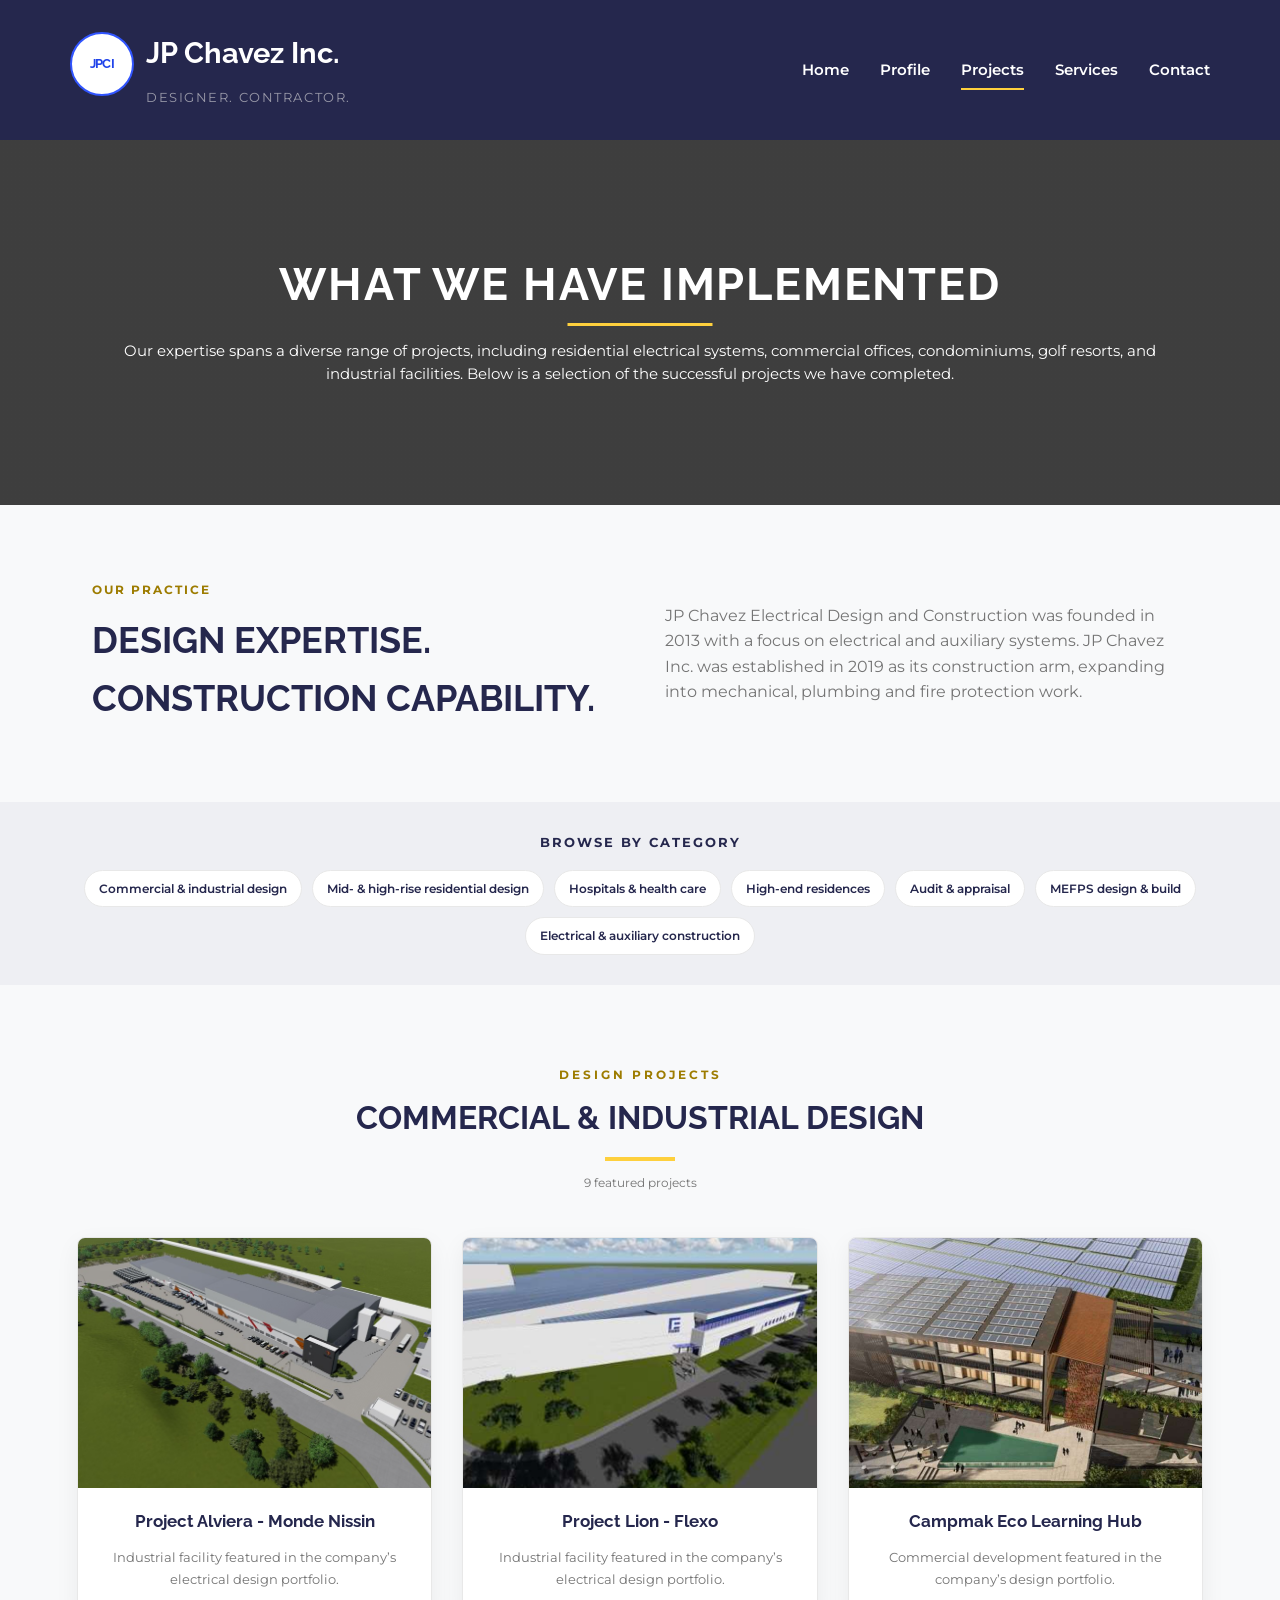
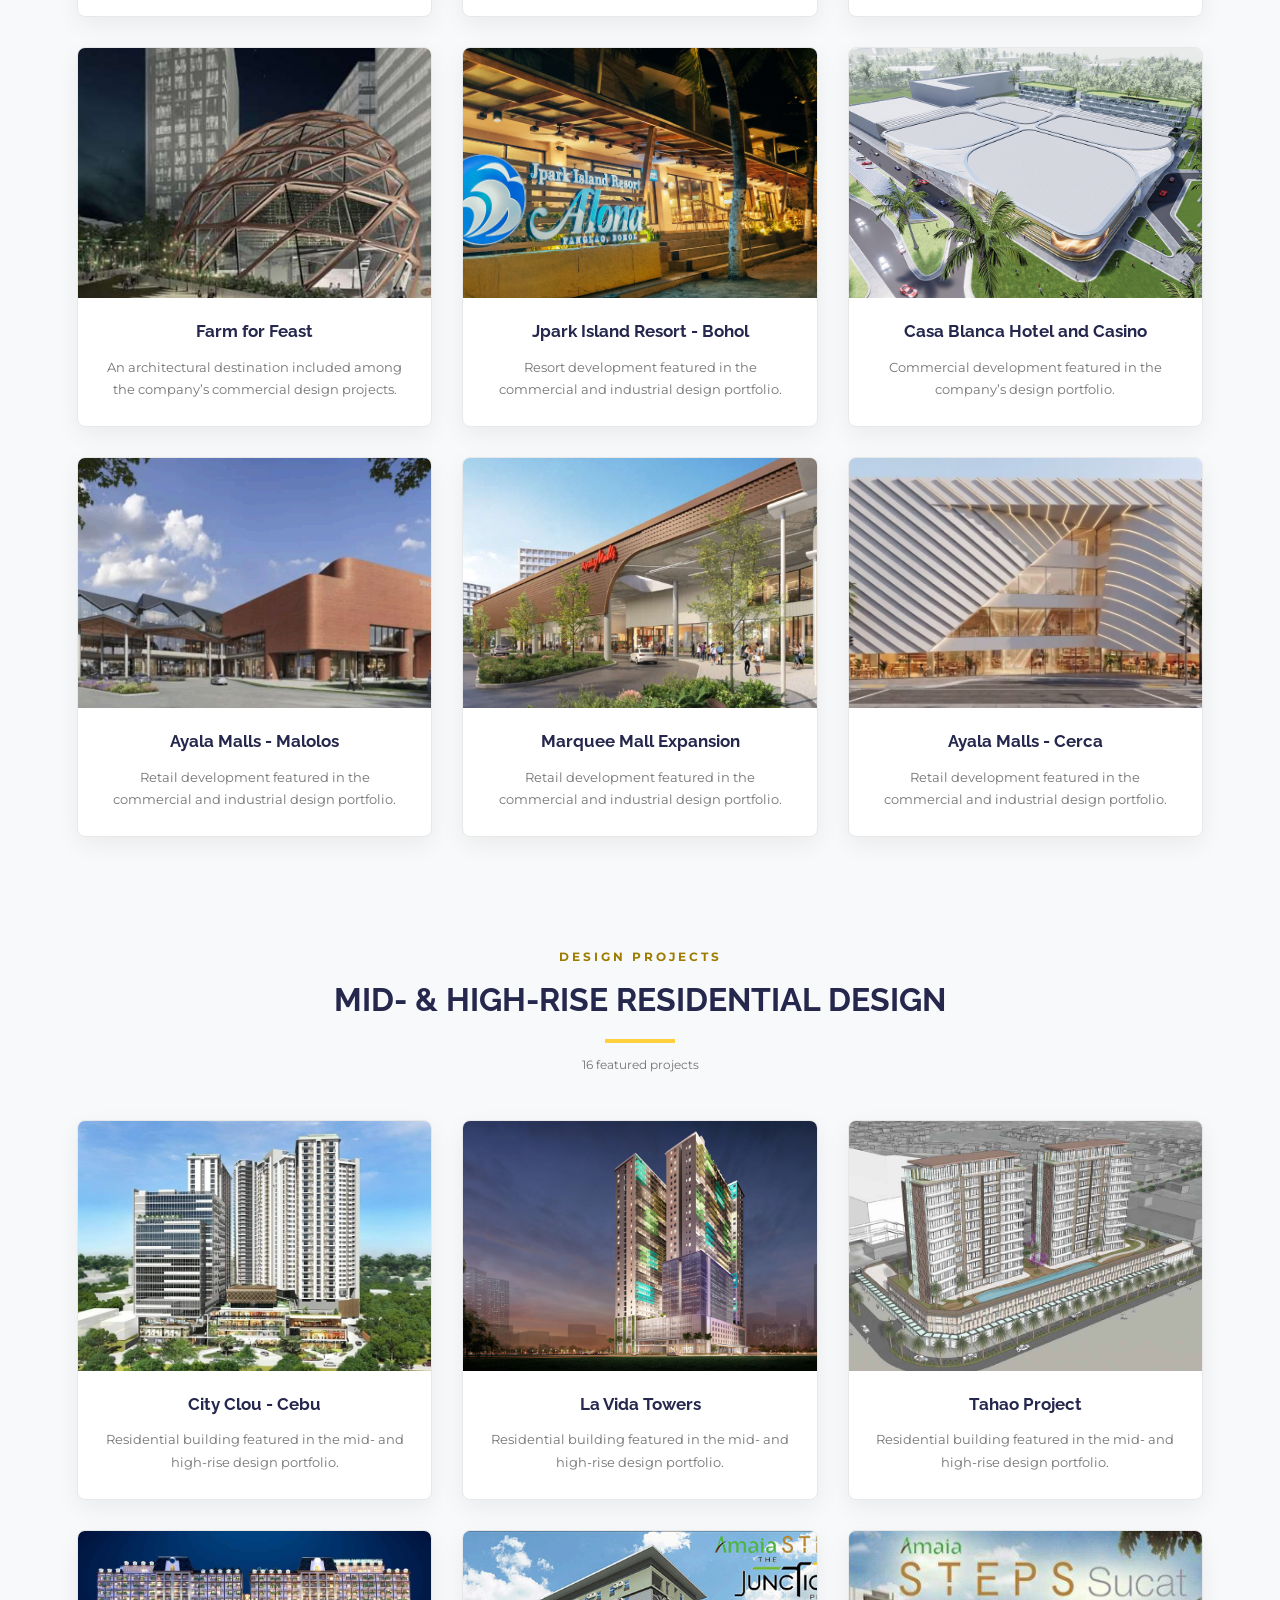
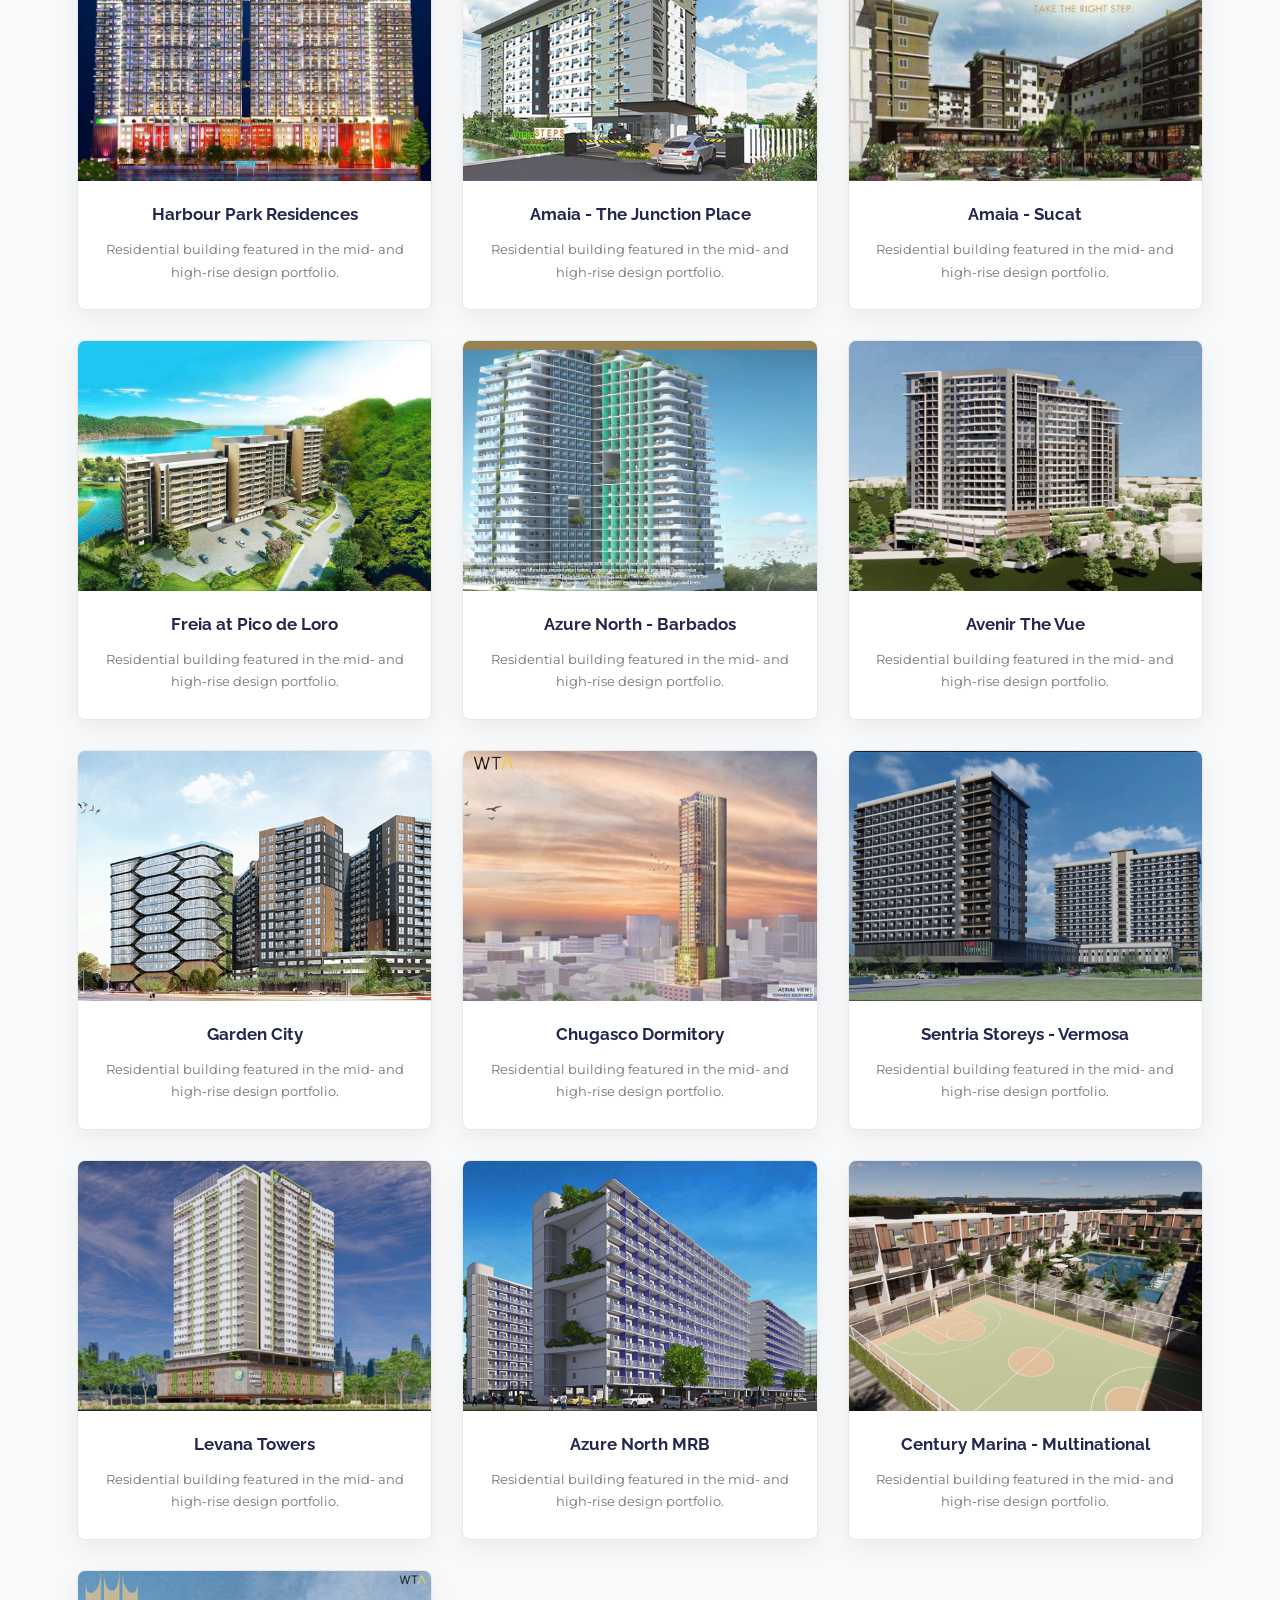
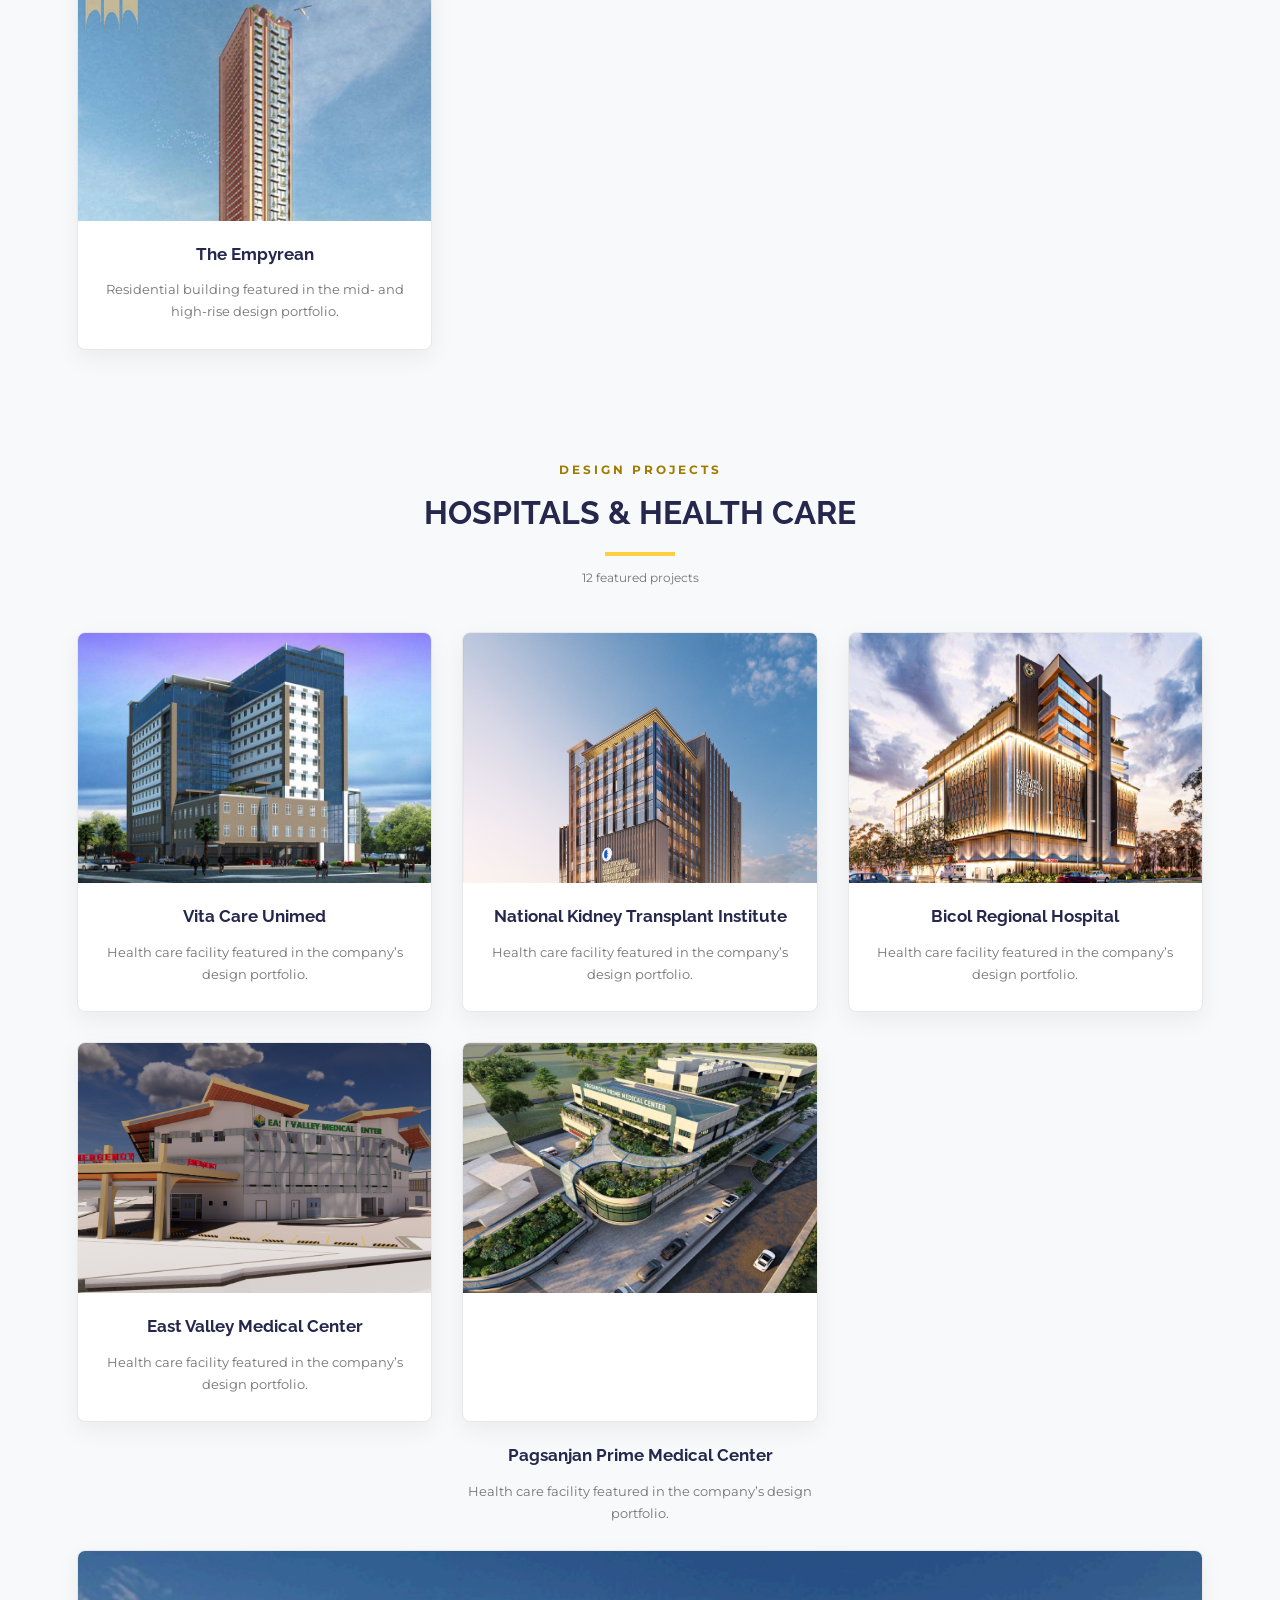
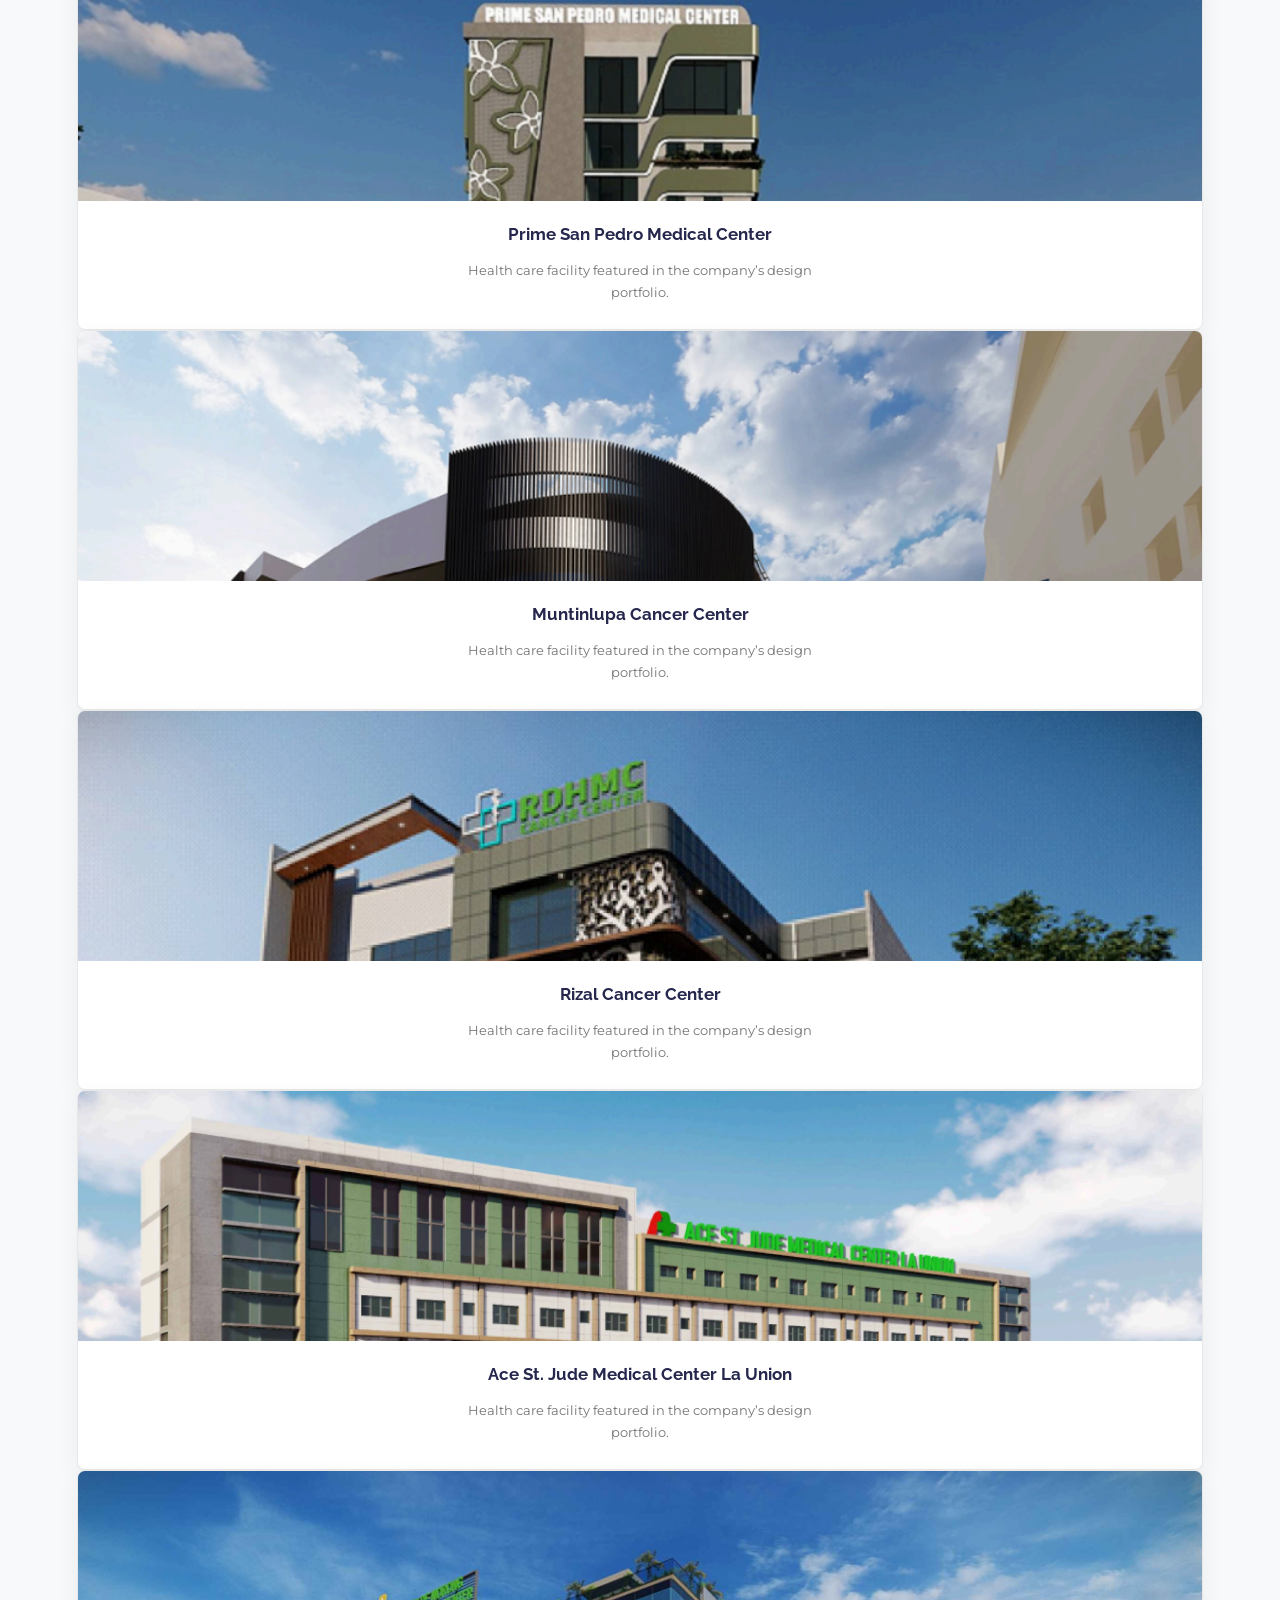
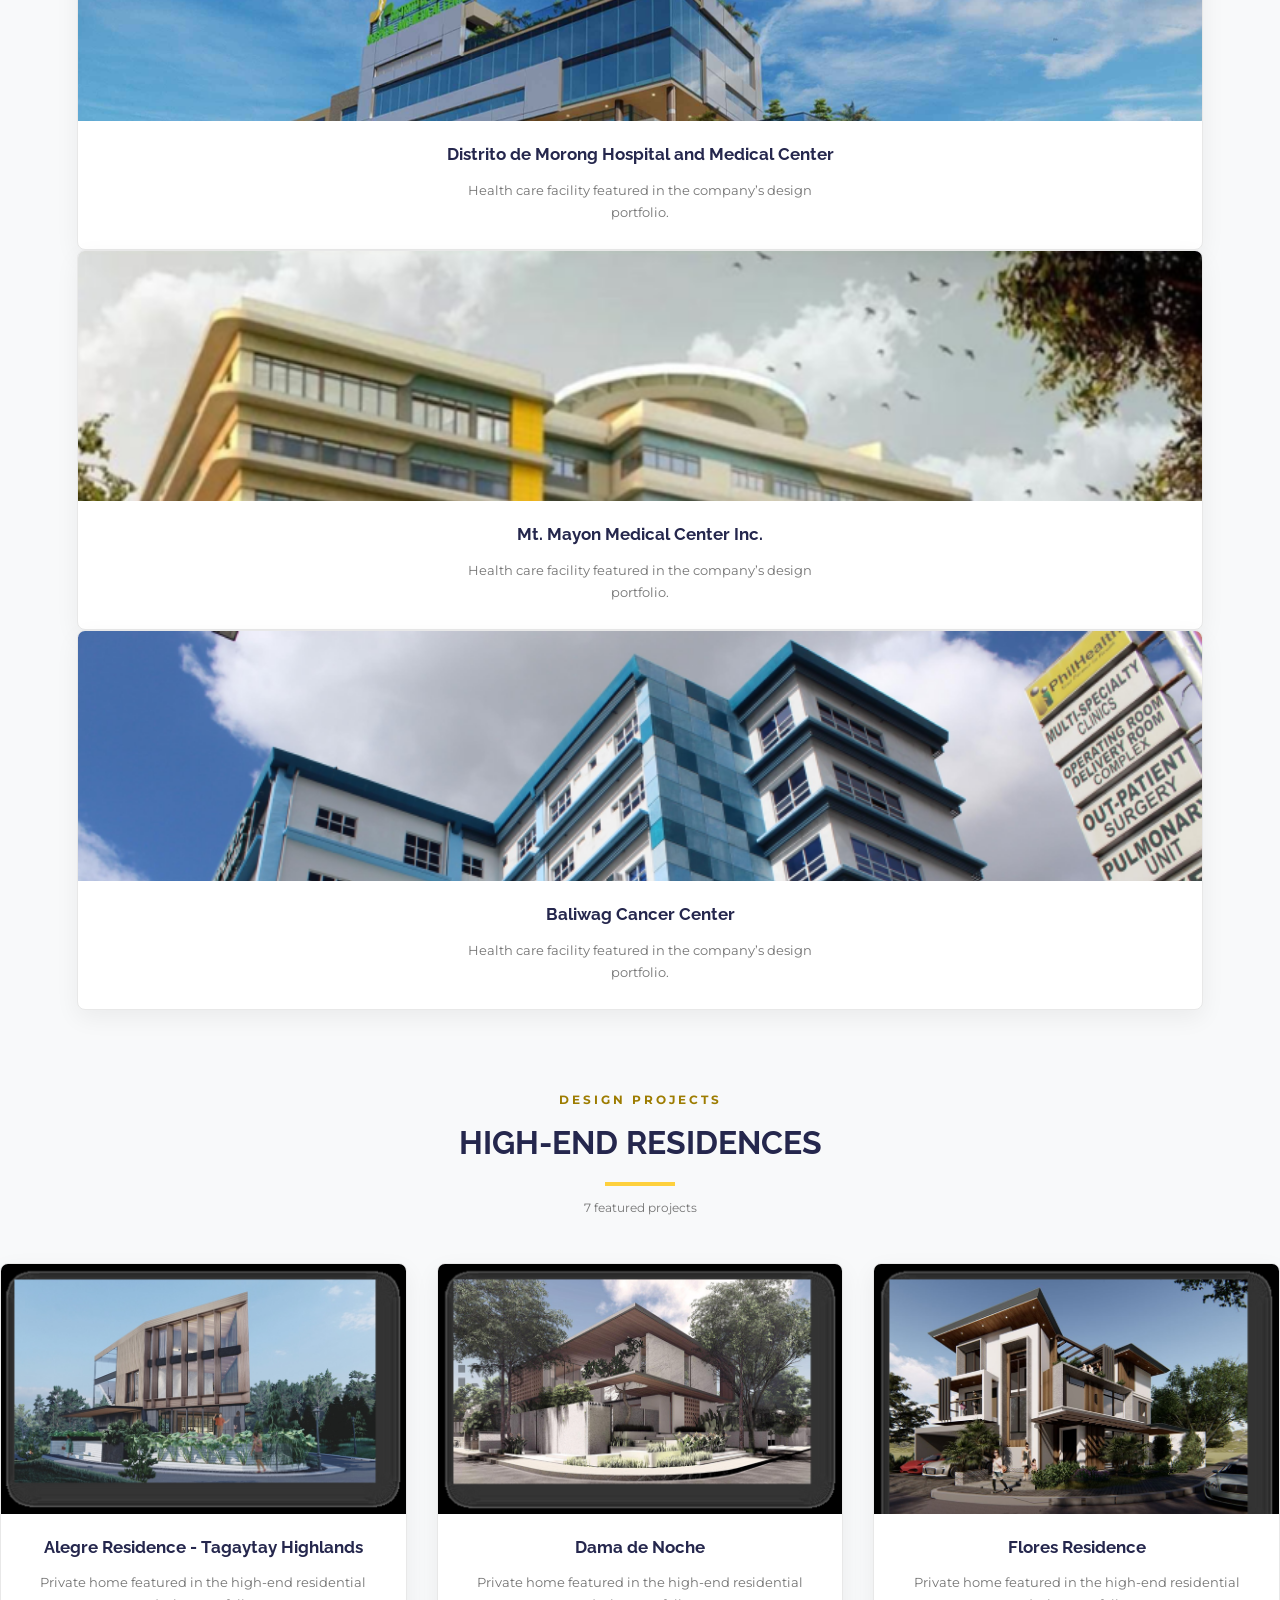
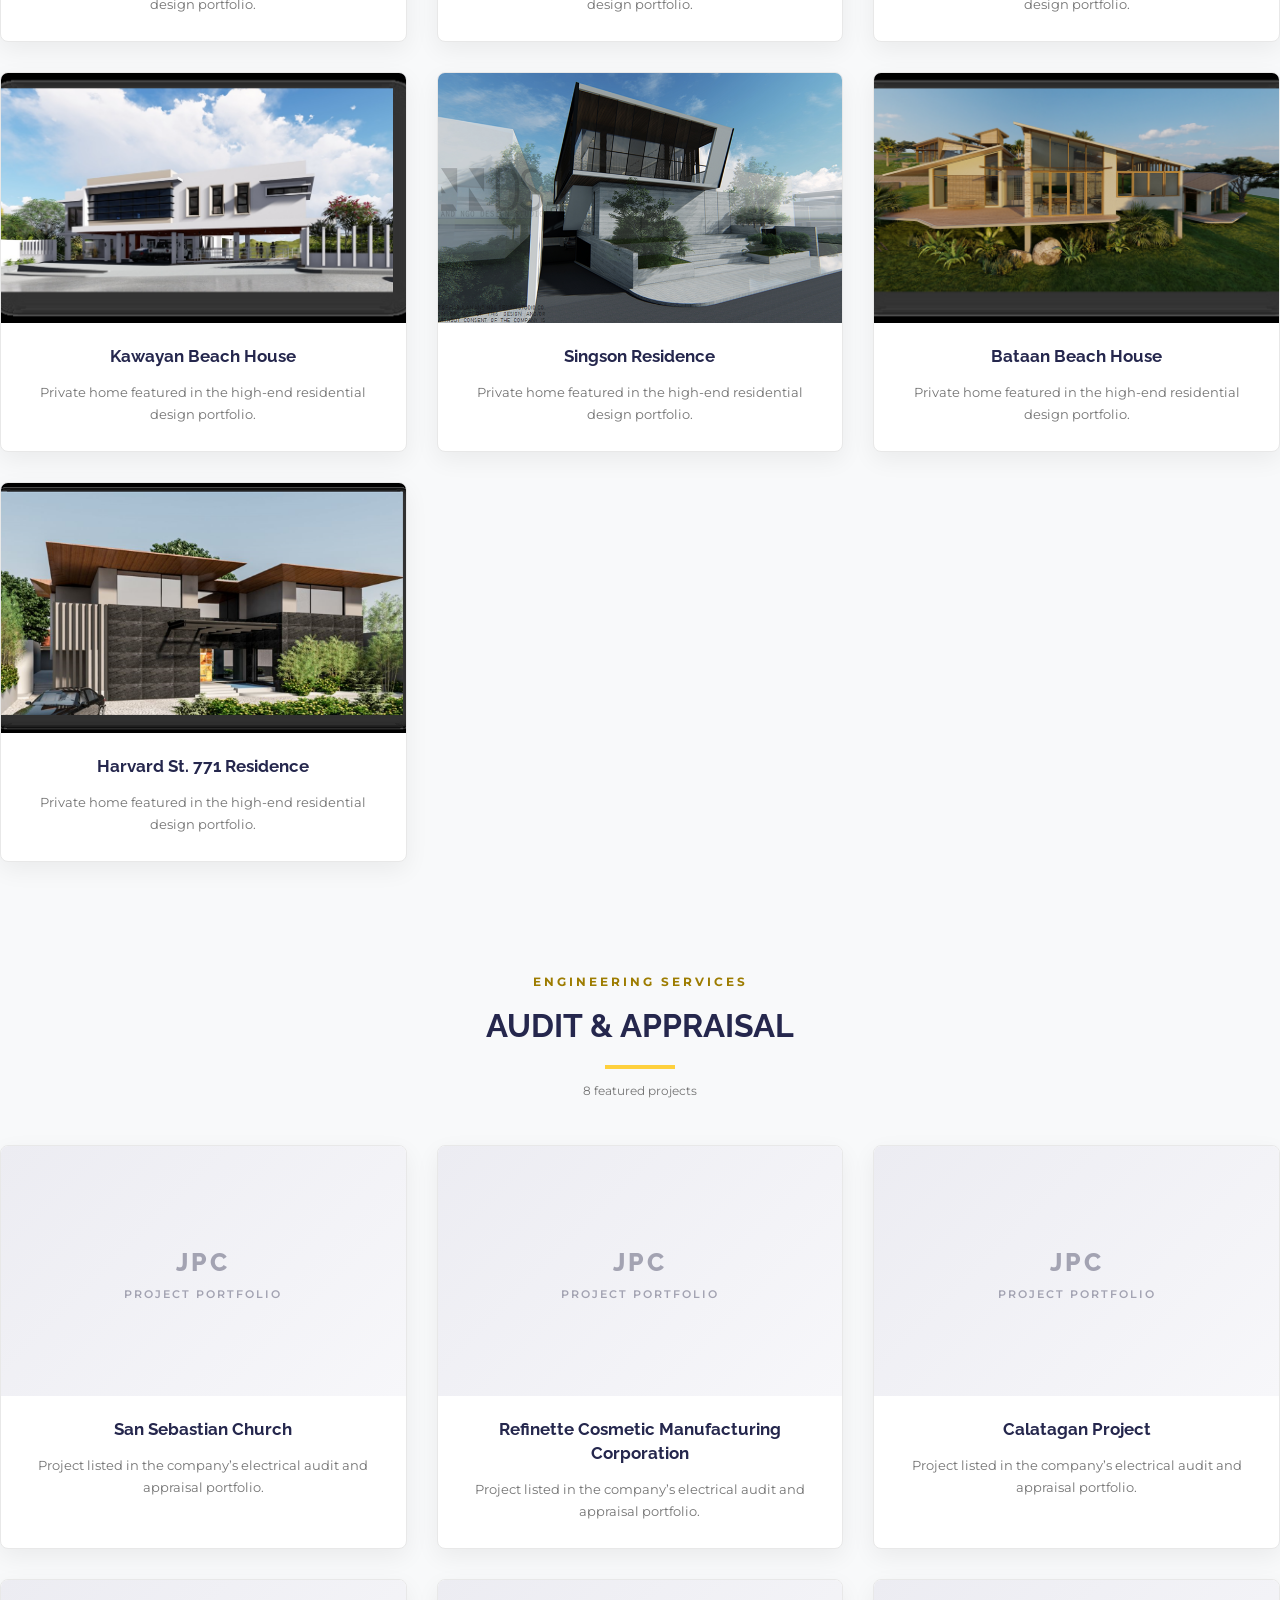
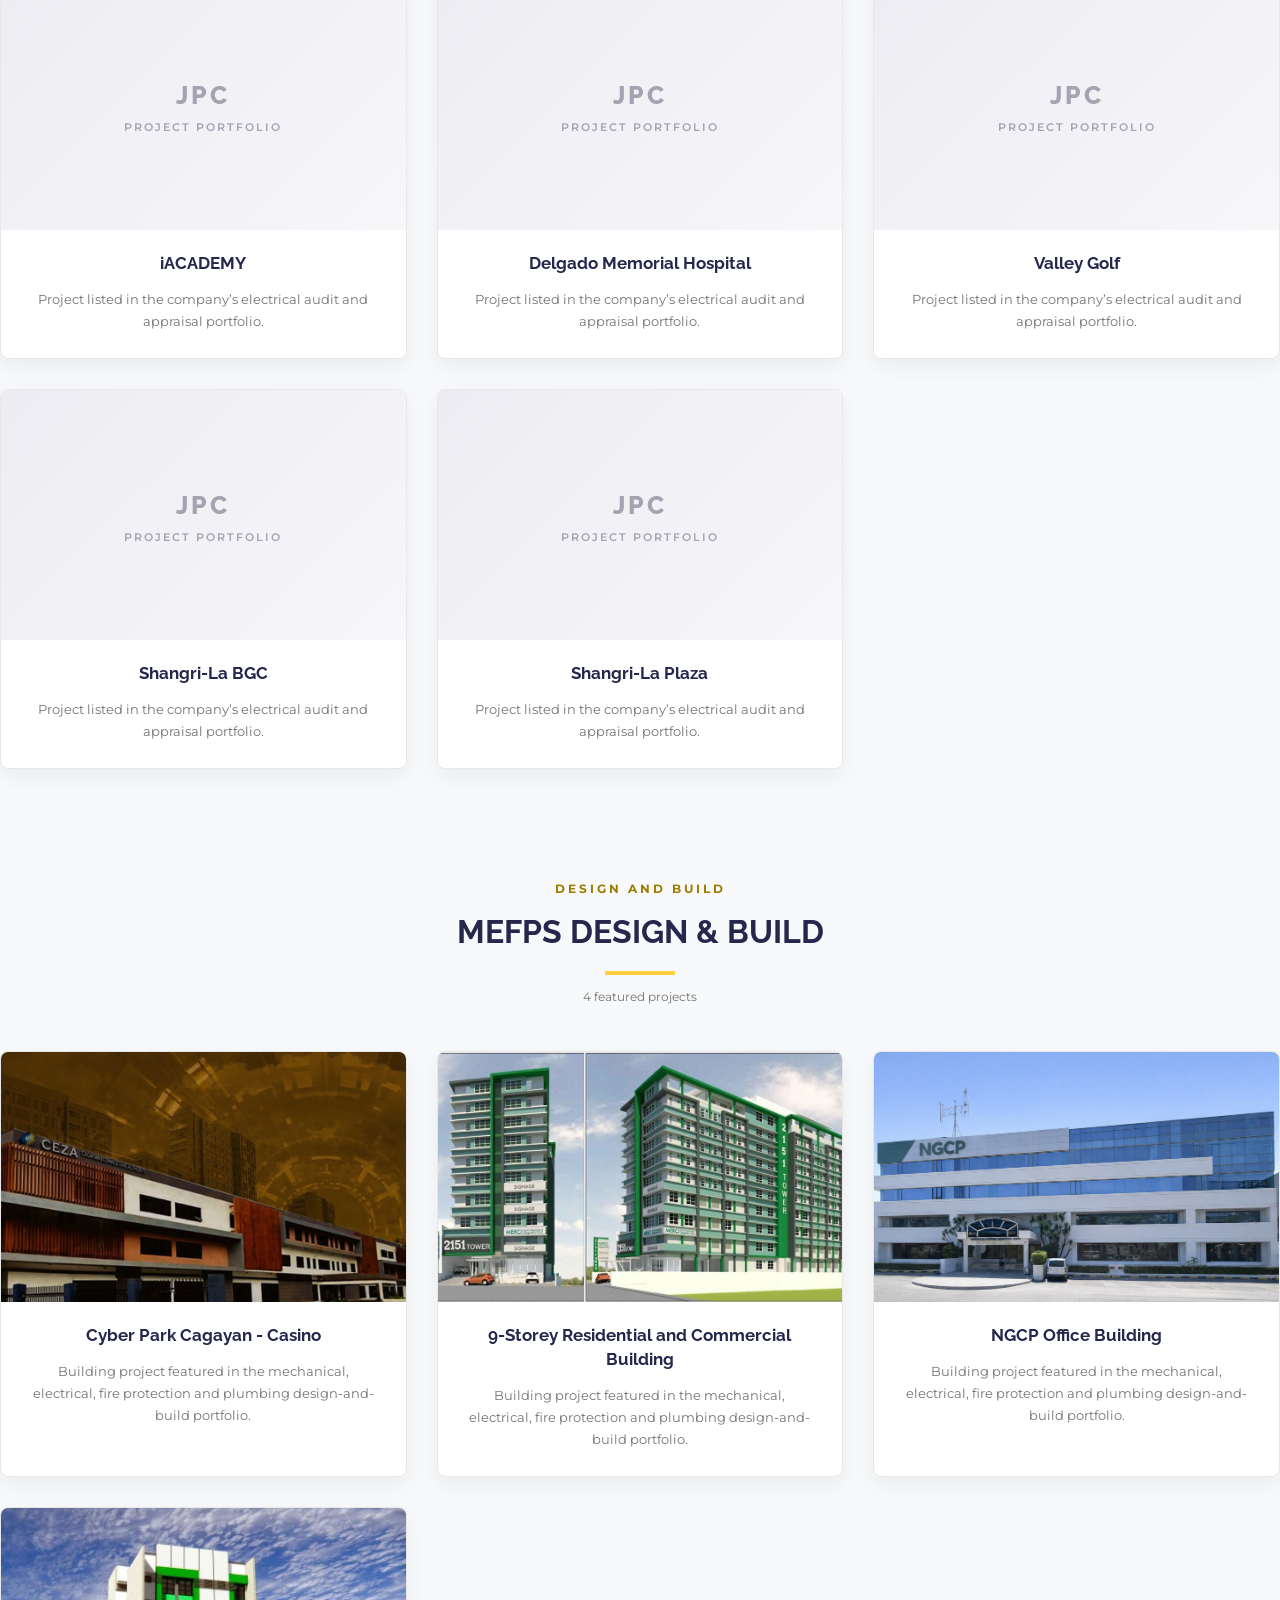
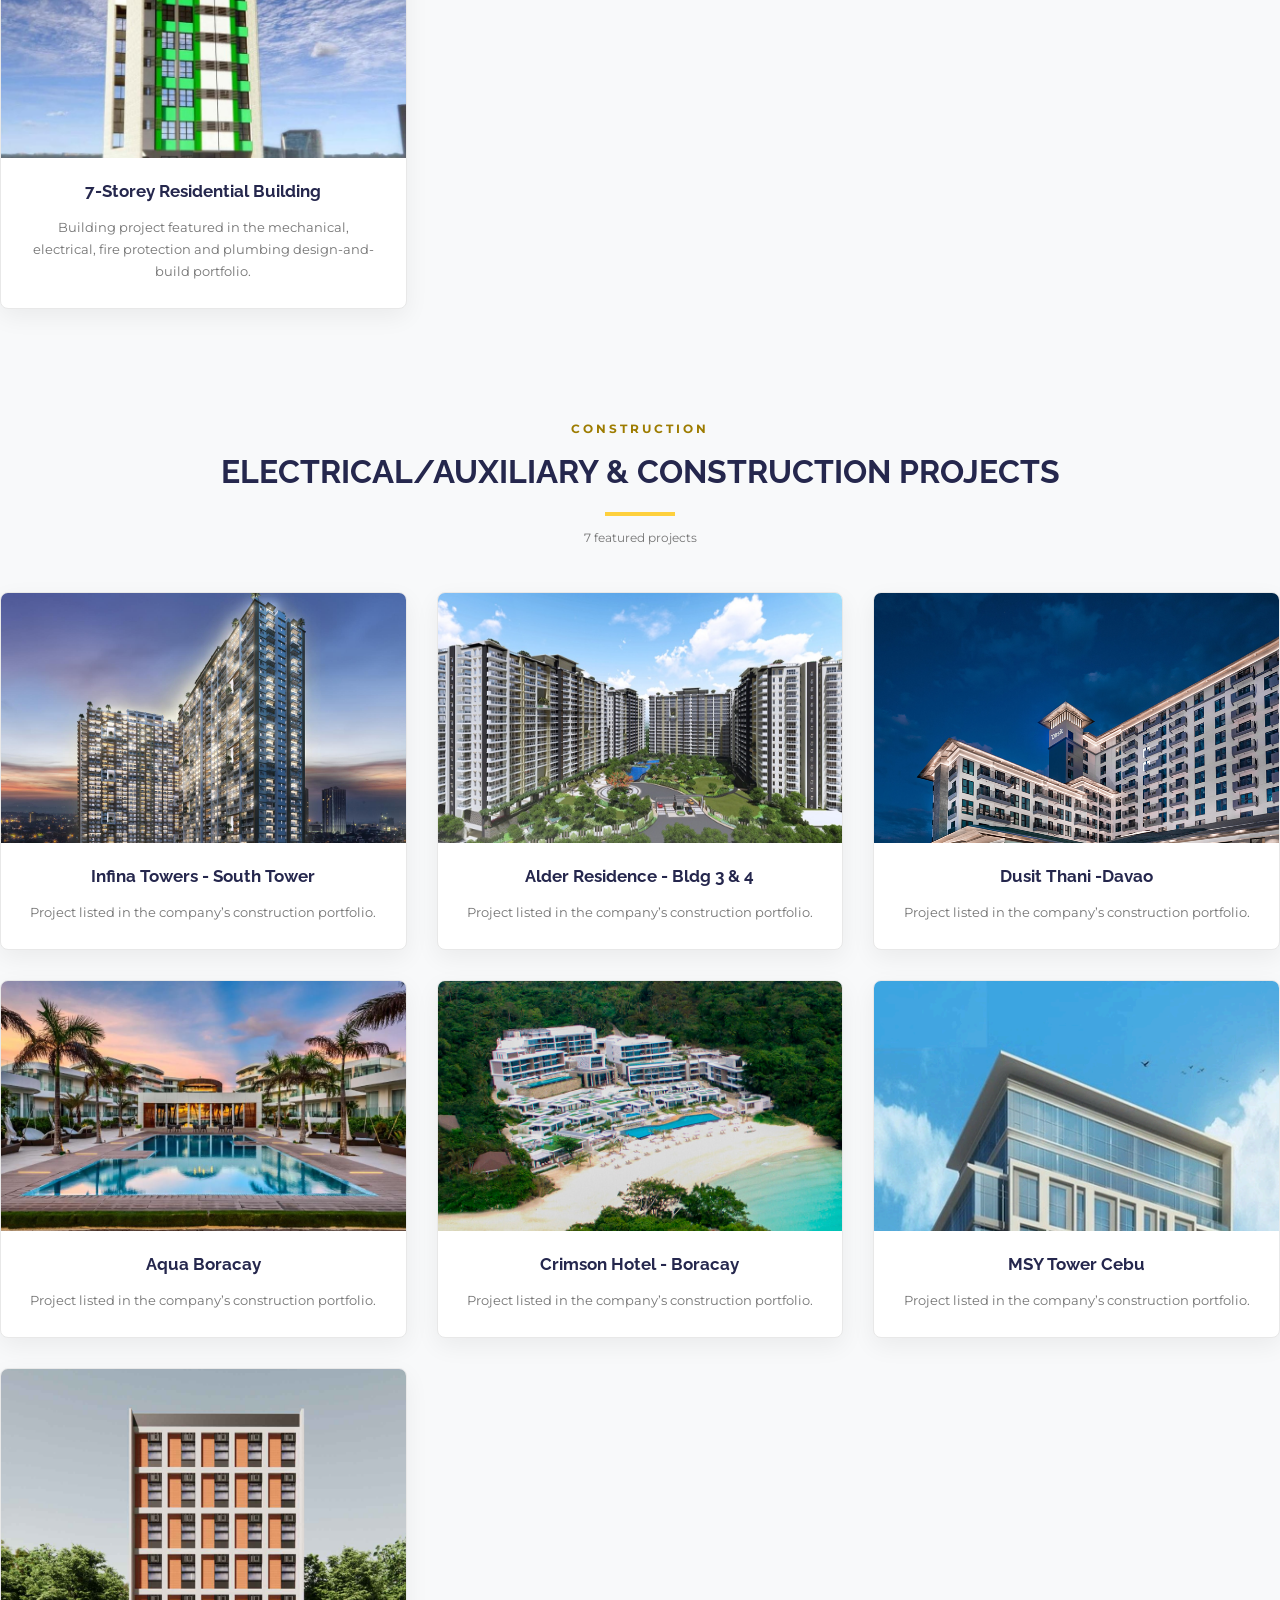
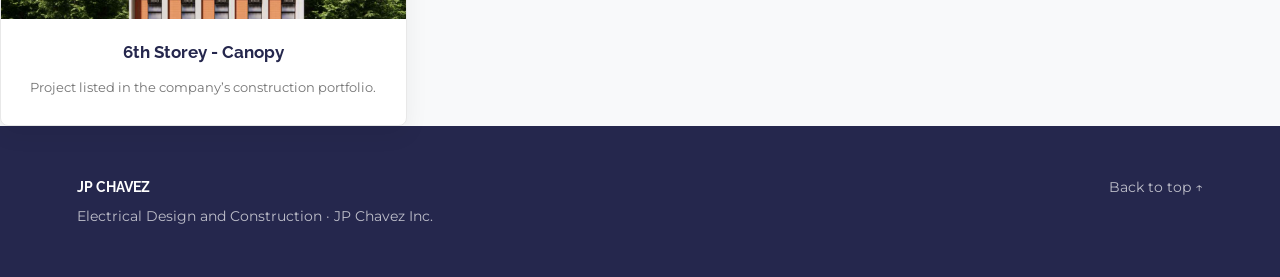
==== commit 5344c6a7: "new" ====
--- a/index.html
+++ b/index.html
@@ -249,8 +249,6 @@
           <a href="#high-end-residences">High-end residences</a>
           <a href="#audit-appraisal">Audit &amp; appraisal</a>
           <a href="#mefps-design-build">MEFPS design &amp; build</a>
-          <a href="#other-construction">Other construction</a>
-          <a href="#ongoing-construction">Ongoing construction</a>
           <a href="#electrical-auxiliary-construction">Electrical &amp; auxiliary construction</a>
         </div>
       </div>
@@ -967,10 +965,10 @@
             </article>
           </div>
         </section>
-        <section class="project-category" id="other-construction">
+        <section class="project-category" id="electrical-auxiliary-construction">
           <div class="category-header">
             <span>Construction</span>
-            <h2>Electrical/Auxiliary Construction Projects</h2>
+            <h2>Electrical/Auxiliary &amp; Construction Projects</h2>
             <p>7 featured projects</p>
           </div>
           <div class="projects-grid">
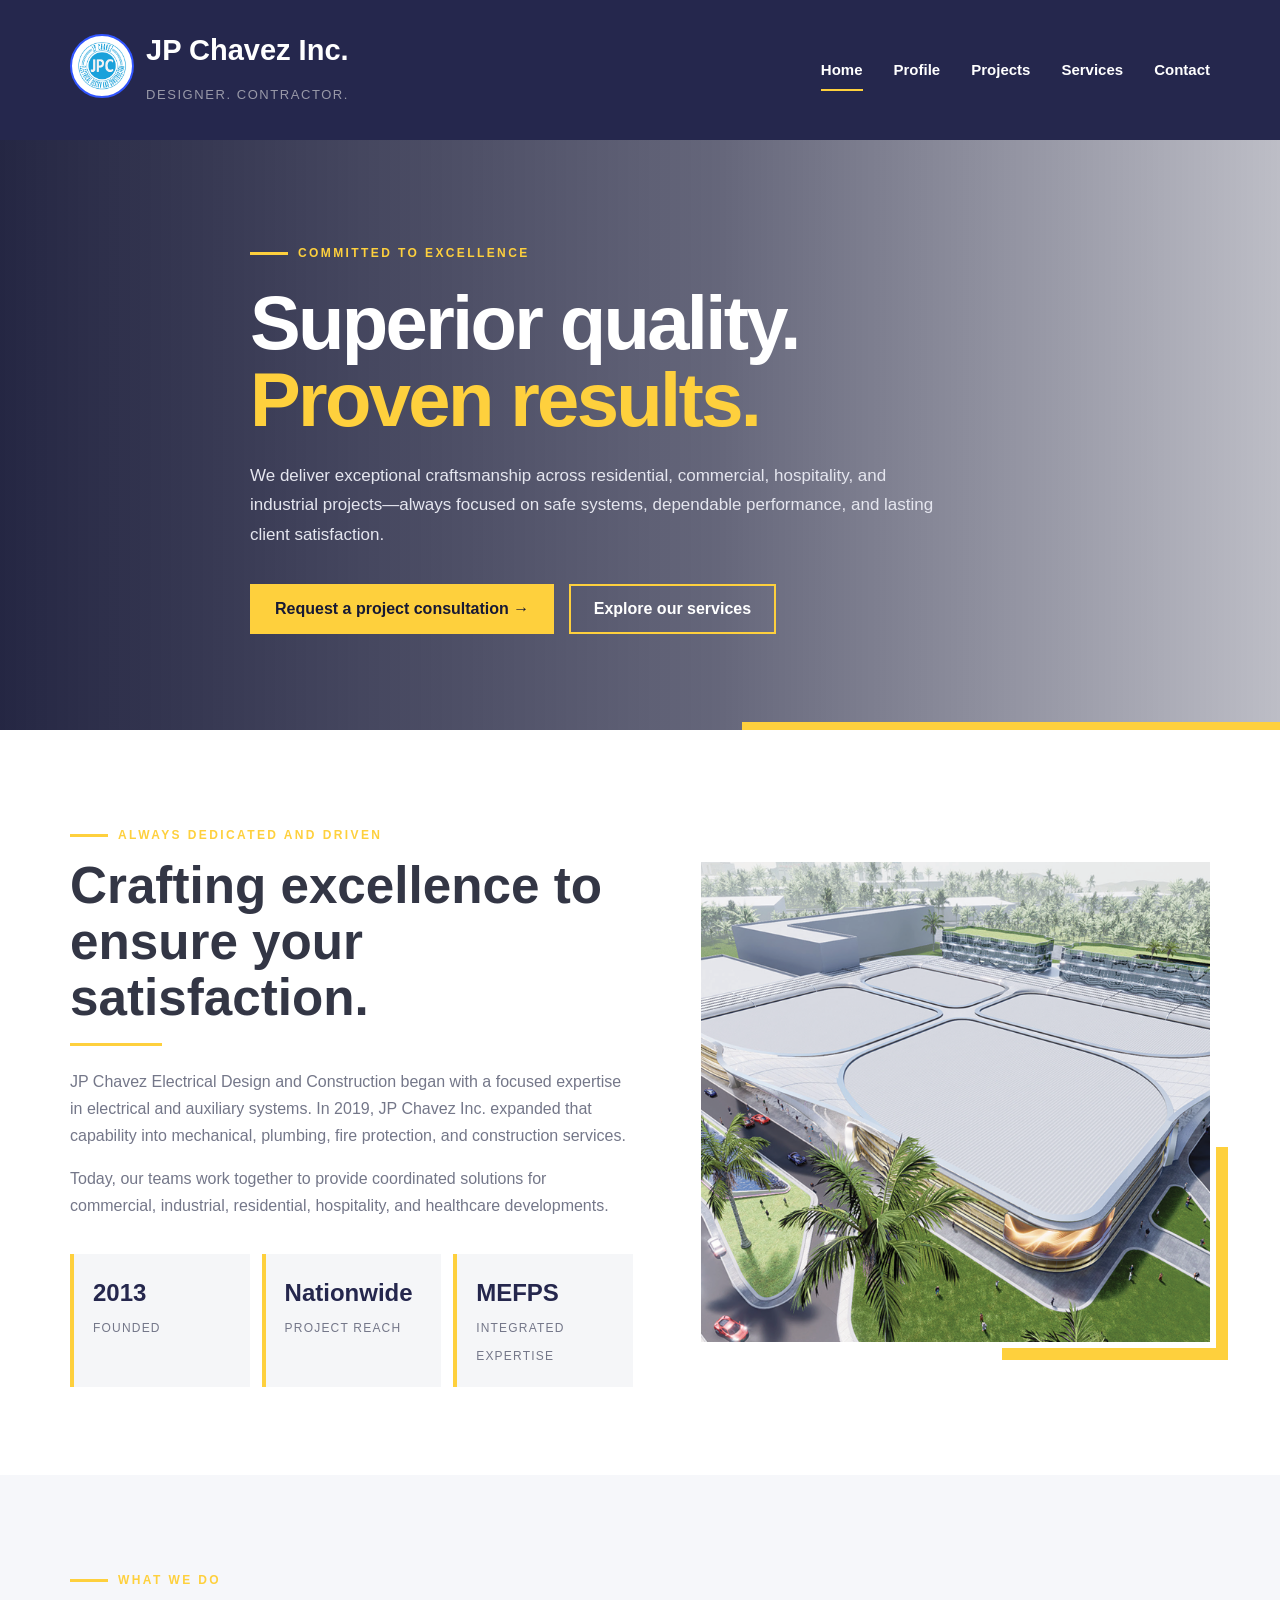
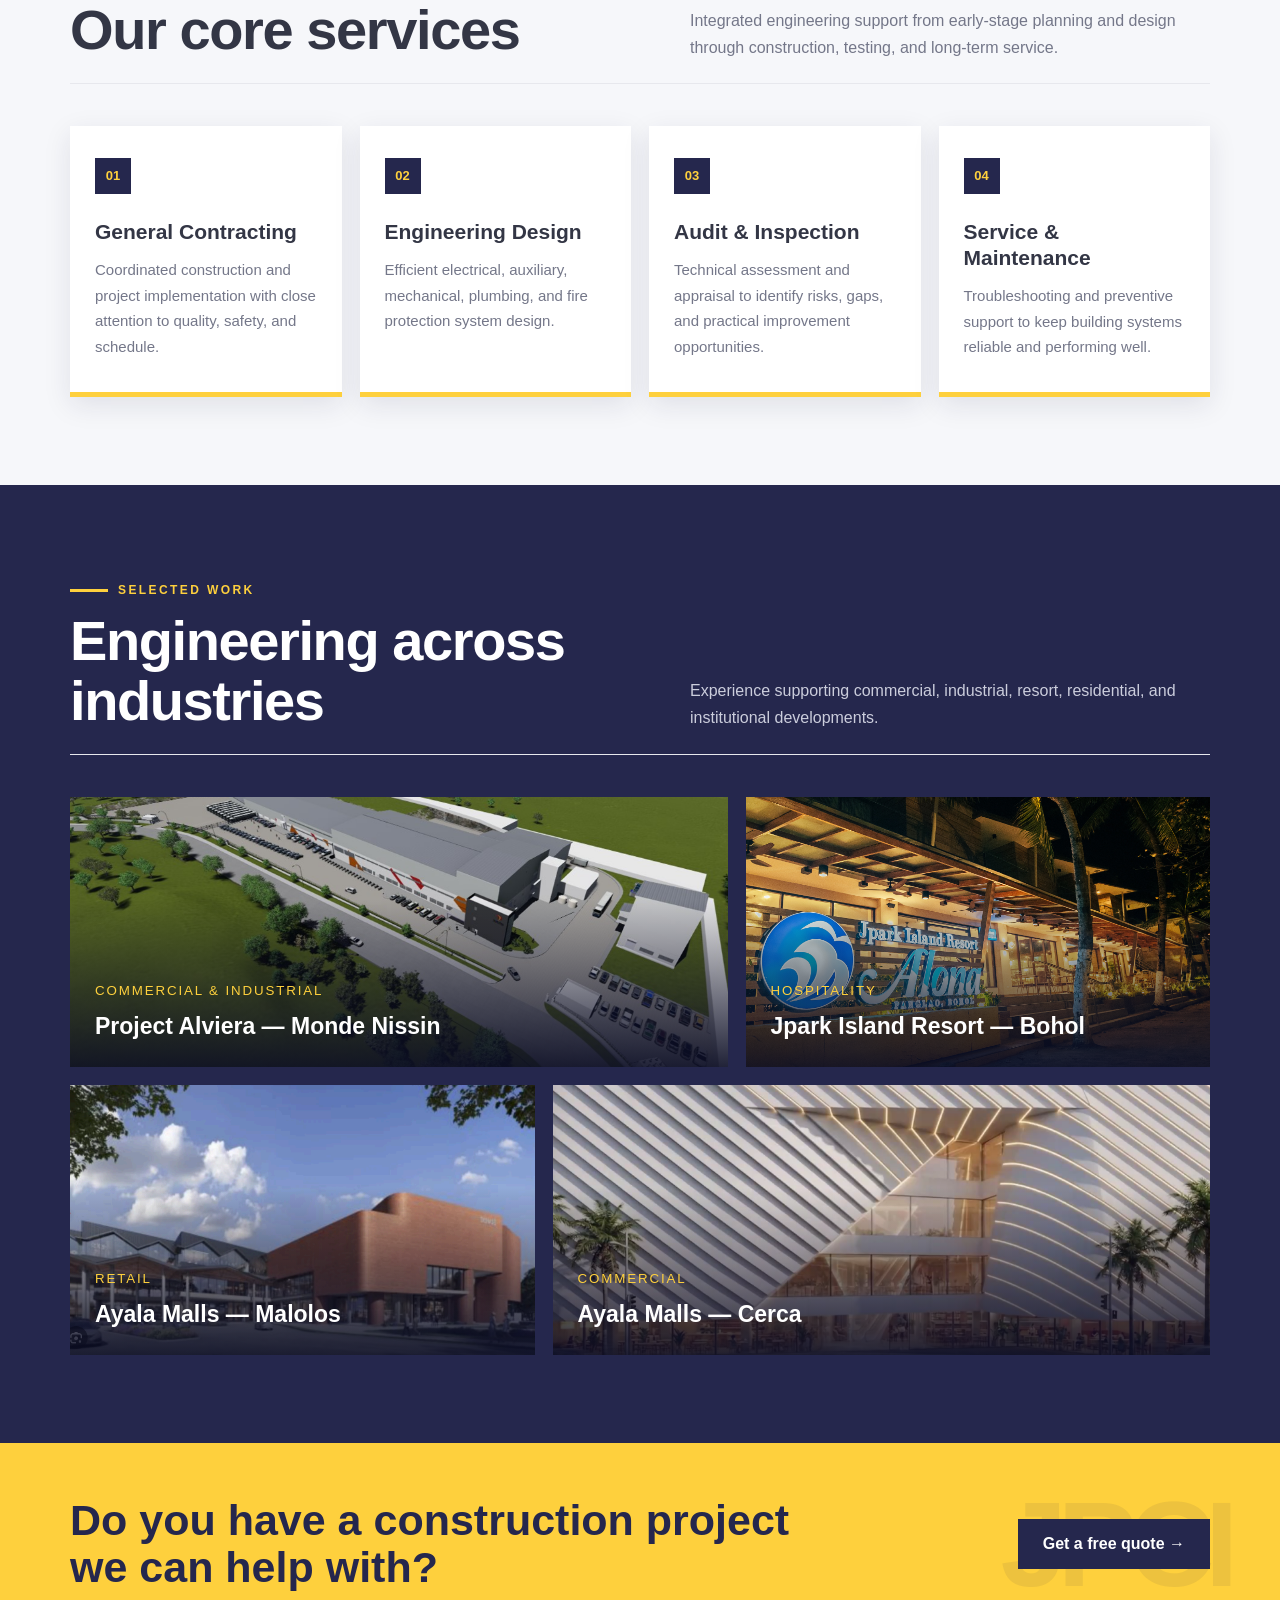
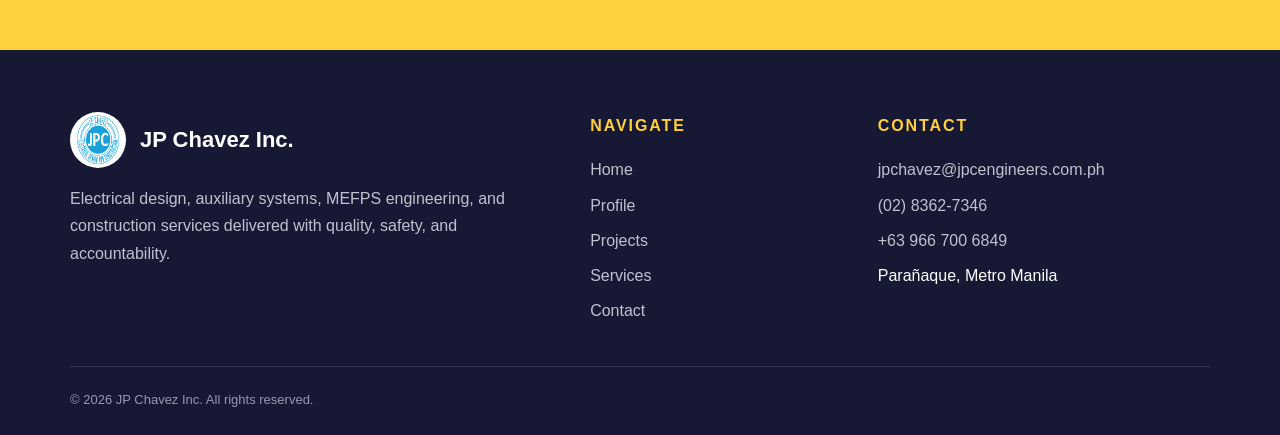
==== commit d7d2c3c3: "new" ====
--- a/index.html
+++ b/index.html
@@ -1,1071 +1,287 @@
-<!DOCTYPE html>
+<!doctype html>
 <html lang="en">
   <head>
     <meta charset="utf-8">
     <meta name="viewport" content="width=device-width, initial-scale=1">
-    <meta name="description" content="Explore design, engineering, audit, and construction projects by JP Chavez Electrical Design and Construction and JP Chavez Inc.">
-    <title>Projects | JP Chavez</title>
-    <link rel="stylesheet" href="style.css">
-    <style>
-      /* Project-page header based on the supplied JP Chavez reference. */
-      .site-header {
-        position: sticky;
-        top: 0;
-        z-index: 1000;
-        min-height: 140px;
-        padding: 24px max(5%, calc((100% - 1140px) / 2));
-        background: #25274d;
-        display: flex;
-        align-items: center;
-        justify-content: space-between;
-        gap: 40px;
-        box-shadow: none;
-      }
-
-      .site-header .brand {
-        display: flex;
-        align-items: flex-start;
-        gap: 12px;
-        color: #fff;
-      }
-
-      .site-header .brand-mark {
-        display: grid;
-        place-items: center;
-        flex: 0 0 64px;
-        width: 64px;
-        height: 64px;
-        border: 2px solid #3155ff;
-        border-radius: 50%;
-        background: #fff;
-        color: #2144ea;
-        font-size: 13px;
-        font-weight: 700;
-        letter-spacing: -.04em;
-      }
-
-      .site-header .brand-copy {
-        padding-top: 5px;
-      }
-
-      .site-header .brand strong {
-        display: block;
-        color: #fff;
-        font-size: 29px;
-        line-height: 1.15;
-        text-transform: none;
-        letter-spacing: 0;
-      }
-
-      .site-header .brand small {
-        display: block;
-        margin-top: 17px;
-        color: #9999a8;
-        font-size: 13px;
-        font-weight: 400;
-        letter-spacing: .12em;
-      }
-
-      .site-header nav {
-        display: flex;
-        align-items: center;
-        gap: 31px;
-      }
-
-      .site-header nav a {
-        position: relative;
-        padding: 10px 0;
-        color: #fff;
-        font-size: 15px;
-        font-weight: 600;
-      }
-
-      .site-header nav a::after {
-        content: "";
-        position: absolute;
-        right: 0;
-        bottom: 2px;
-        left: 0;
-        height: 2px;
-        background: #fed03d;
-        transform: scaleX(0);
-        transition: transform .2s ease;
-      }
-
-      .site-header nav a:hover,
-      .site-header nav a.active {
-        color: #fff;
-      }
-
-      .site-header nav a:hover::after,
-      .site-header nav a.active::after {
-        transform: scaleX(1);
-      }
-
-      .projects-hero {
-        position: relative;
-        min-height: 365px;
-        padding: 70px 5%;
-        display: grid;
-        place-items: center;
-        overflow: hidden;
-        color: #fff;
-        text-align: center;
-        background:
-          linear-gradient(rgba(0, 0, 0, .48), rgba(0, 0, 0, .48)),
-          url("https://jpcengineers.com.ph/wp-content/uploads/2025/08/header.jpg") center / cover no-repeat,
-          #777;
-      }
-
-      .projects-hero__content {
-        width: min(100%, 1120px);
-      }
-
-      .projects-hero h1 {
-        position: relative;
-        display: inline-block;
-        padding-bottom: 17px;
-        color: #fff;
-        font-size: clamp(30px, 4vw, 45px);
-        line-height: 1.1;
-        text-transform: uppercase;
-        letter-spacing: .04em;
-      }
-
-      .projects-hero h1::after {
-        content: "";
-        position: absolute;
-        bottom: 0;
-        left: 50%;
-        width: 145px;
-        height: 3px;
-        background: #fed03d;
-        transform: translateX(-50%);
-      }
-
-      .projects-hero p {
-        max-width: 1100px;
-        margin: 13px auto 0;
-        color: #fff;
-        font-size: 15px;
-        line-height: 1.55;
-      }
-
-      @media (max-width: 820px) {
-        .site-header {
-          position: relative;
-          min-height: 0;
-          padding: 20px;
-          flex-direction: column;
-          gap: 16px;
-          text-align: center;
-        }
-
-        .site-header .brand {
-          align-items: center;
-          text-align: left;
-        }
-
-        .site-header nav {
-          justify-content: center;
-          flex-wrap: wrap;
-          gap: 8px 22px;
-        }
-
-        .projects-hero {
-          min-height: 320px;
-          padding: 58px 22px;
-        }
-      }
-
-      @media (max-width: 480px) {
-        .site-header .brand-mark {
-          flex-basis: 52px;
-          width: 52px;
-          height: 52px;
-        }
-
-        .site-header .brand strong {
-          font-size: 23px;
-        }
-
-        .site-header .brand small {
-          margin-top: 8px;
-          font-size: 10px;
-        }
-
-        .site-header nav a {
-          font-size: 13px;
-        }
-
-        .projects-hero h1 {
-          font-size: 28px;
-        }
-
-        .projects-hero p {
-          font-size: 13px;
-        }
-      }
-    </style>
+    <meta
+      name="description"
+      content="JP Chavez Electrical Design and Construction and JP Chavez Inc. deliver reliable electrical, auxiliary, mechanical, plumbing, and fire protection solutions."
+    >
+
+    <title>JP Chavez Inc. | Designer. Contractor.</title>
+
+    <link rel="stylesheet" href="assets/style.css">
+    <link rel="stylesheet" href="assets/template-theme.css">
   </head>
+
   <body>
-    <a class="skip-link" href="#main">Skip to projects</a>
+    <a class="skip-link" href="#main">Skip to content</a>
+
     <header class="site-header">
-      <a class="brand" href="index.html" aria-label="JP Chavez Inc. home">
-        <span class="brand-mark">JPCI</span>
-        <span class="brand-copy">
-          <strong>JP Chavez Inc.</strong>
-          <small>DESIGNER. CONTRACTOR.</small>
-        </span>
-      </a>
-      <nav aria-label="Main navigation">
-        <a href="index.html">Home</a>
-        <a href="profile.html">Profile</a>
-        <a class="active" href="#main" aria-current="page">Projects</a>
-        <a href="services.html">Services</a>
-        <a href="contact.html">Contact</a>
-      </nav>
+      <div class="container header-inner">
+        <a class="brand" href="index.html" aria-label="JP Chavez Inc. home">
+          <img src="assets/jpc-logo.png" alt="JP Chavez Inc. logo">
+          <span>
+            <strong>JP Chavez Inc.</strong>
+            <small>DESIGNER. CONTRACTOR.</small>
+          </span>
+        </a>
+
+        <button
+          class="menu-toggle"
+          type="button"
+          aria-expanded="false"
+          aria-controls="main-navigation"
+          aria-label="Open navigation"
+        >
+          ☰
+        </button>
+
+        <nav id="main-navigation" class="nav" aria-label="Main navigation">
+          <a href="index.html" aria-current="page">Home</a>
+          <a href="profile.html">Profile</a>
+          <a href="projects.html">Projects</a>
+          <a href="services.html">Services</a>
+          <a href="contact.html">Contact</a>
+        </nav>
+      </div>
     </header>
+
     <main id="main">
-      <section class="projects-hero" id="top" aria-labelledby="projects-title">
-        <div class="projects-hero__content">
-          <h1 id="projects-title">What We Have Implemented</h1>
-          <p>Our expertise spans a diverse range of projects, including residential electrical systems, commercial offices, condominiums, golf resorts, and industrial facilities. Below is a selection of the successful projects we have completed.</p>
-        </div>
-      </section>
-      <section class="intro" id="about">
-        <div>
-          <p class="eyebrow dark">Our practice</p>
-          <h2>Design expertise.<br>Construction capability.</h2>
-        </div>
-        <p>JP Chavez Electrical Design and Construction was founded in 2013 with a focus on electrical and auxiliary systems. JP Chavez Inc. was established in 2019 as its construction arm, expanding into mechanical, plumbing and fire protection work.</p>
-      </section>
-      <div class="category-nav" id="categories">
-        <span>Browse by category</span>
-        <div>
-          <a href="#commercial-industrial-design">Commercial &amp; industrial design</a>
-          <a href="#mid-high-rise-residential-design">Mid- &amp; high-rise residential design</a>
-          <a href="#hospitals-health-care">Hospitals &amp; health care</a>
-          <a href="#high-end-residences">High-end residences</a>
-          <a href="#audit-appraisal">Audit &amp; appraisal</a>
-          <a href="#mefps-design-build">MEFPS design &amp; build</a>
-          <a href="#electrical-auxiliary-construction">Electrical &amp; auxiliary construction</a>
+      <section class="hero">
+        <div class="container hero-copy">
+          <span class="eyebrow">Committed to excellence</span>
+          <h1>
+            Superior quality.<br>
+            <span>Proven results.</span>
+          </h1>
+          <p>
+            We deliver exceptional craftsmanship across residential, commercial,
+            hospitality, and industrial projects—always focused on safe systems,
+            dependable performance, and lasting client satisfaction.
+          </p>
+          <a class="btn" href="contact.html">Request a project consultation →</a>
+          <a class="btn btn-outline" href="services.html">Explore our services</a>
+        </div>
+      </section>
+
+      <section class="section">
+        <div class="container intro-grid">
+          <div class="intro-copy">
+            <span class="eyebrow">Always dedicated and driven</span>
+            <h2>Crafting excellence to ensure your satisfaction.</h2>
+            <p>
+              JP Chavez Electrical Design and Construction began with a focused
+              expertise in electrical and auxiliary systems. In 2019, JP Chavez Inc.
+              expanded that capability into mechanical, plumbing, fire protection,
+              and construction services.
+            </p>
+            <p>
+              Today, our teams work together to provide coordinated solutions for
+              commercial, industrial, residential, hospitality, and healthcare
+              developments.
+            </p>
+
+            <div class="facts">
+              <div class="fact">
+                <strong>2013</strong>
+                <span>Founded</span>
+              </div>
+              <div class="fact">
+                <strong>Nationwide</strong>
+                <span>Project reach</span>
+              </div>
+              <div class="fact">
+                <strong>MEFPS</strong>
+                <span>Integrated expertise</span>
+              </div>
+            </div>
+          </div>
+
+          <div class="intro-media">
+            <img
+              src="assets/casa-blanca-hoteland-casino.png"
+              alt="Project Lion architectural perspective"
+              loading="lazy"
+            >
+          </div>
+        </div>
+      </section>
+
+      <section class="section section-soft">
+        <div class="container">
+          <div class="section-head">
+            <div>
+              <span class="eyebrow">What we do</span>
+              <h2>Our core services</h2>
+            </div>
+            <p>
+              Integrated engineering support from early-stage planning and design
+              through construction, testing, and long-term service.
+            </p>
+          </div>
+
+          <div class="service-grid">
+            <article class="service-card">
+              <span class="number">01</span>
+              <h3>General Contracting</h3>
+              <p>
+                Coordinated construction and project implementation with close
+                attention to quality, safety, and schedule.
+              </p>
+            </article>
+
+            <article class="service-card">
+              <span class="number">02</span>
+              <h3>Engineering Design</h3>
+              <p>
+                Efficient electrical, auxiliary, mechanical, plumbing, and fire
+                protection system design.
+              </p>
+            </article>
+
+            <article class="service-card">
+              <span class="number">03</span>
+              <h3>Audit &amp; Inspection</h3>
+              <p>
+                Technical assessment and appraisal to identify risks, gaps, and
+                practical improvement opportunities.
+              </p>
+            </article>
+
+            <article class="service-card">
+              <span class="number">04</span>
+              <h3>Service &amp; Maintenance</h3>
+              <p>
+                Troubleshooting and preventive support to keep building systems
+                reliable and performing well.
+              </p>
+            </article>
+          </div>
+        </div>
+      </section>
+
+      <section class="section section-dark">
+        <div class="container">
+          <div class="section-head">
+            <div>
+              <span class="eyebrow">Selected work</span>
+              <h2>Engineering across industries</h2>
+            </div>
+            <p>
+              Experience supporting commercial, industrial, resort, residential,
+              and institutional developments.
+            </p>
+          </div>
+
+          <div class="project-grid">
+            <article class="project-card">
+              <img
+                src="assets/project-alviera-monde-nissin.png"
+                alt="Monde Nissin Project Alviera"
+                loading="lazy"
+              >
+              <div class="project-label">
+                <small>Commercial &amp; industrial</small>
+                <h3>Project Alviera — Monde Nissin</h3>
+              </div>
+            </article>
+
+            <article class="project-card">
+              <img
+                src="assets/jpark-island-resort.png"
+                alt="Jpark Island Resort Bohol"
+                loading="lazy"
+              >
+              <div class="project-label">
+                <small>Hospitality</small>
+                <h3>Jpark Island Resort — Bohol</h3>
+              </div>
+            </article>
+
+            <article class="project-card">
+              <img
+                src="assets/ayala-malls-malolos.png"
+                alt="Ayala Malls Malolos"
+                loading="lazy"
+              >
+              <div class="project-label">
+                <small>Retail</small>
+                <h3>Ayala Malls — Malolos</h3>
+              </div>
+            </article>
+
+            <article class="project-card">
+              <img
+                src="assets/ayala-malls-cerca.png"
+                alt="Ayala Malls Cerca"
+                loading="lazy"
+              >
+              <div class="project-label">
+                <small>Commercial</small>
+                <h3>Ayala Malls — Cerca</h3>
+              </div>
+            </article>
+          </div>
+        </div>
+      </section>
+
+      <section class="cta">
+        <div class="container cta-inner">
+          <h2>
+            Do you have a construction project<br>
+            we can help with?
+          </h2>
+          <a class="btn" href="contact.html">Get a free quote →</a>
+        </div>
+      </section>
+    </main>
+
+    <footer class="site-footer">
+      <div class="container">
+        <div class="footer-grid">
+          <div>
+            <div class="footer-brand">
+              <img src="assets/jpc-logo.png" alt="JP Chavez Inc. logo">
+              <strong>JP Chavez Inc.</strong>
+            </div>
+            <p>
+              Electrical design, auxiliary systems, MEFPS engineering, and
+              construction services delivered with quality, safety, and
+              accountability.
+            </p>
+          </div>
+
+          <div>
+            <h3>Navigate</h3>
+            <div class="footer-links">
+              <a href="index.html">Home</a>
+              <a href="profile.html">Profile</a>
+              <a href="projects.html">Projects</a>
+              <a href="services.html">Services</a>
+              <a href="contact.html">Contact</a>
+            </div>
+          </div>
+
+          <div>
+            <h3>Contact</h3>
+            <div class="footer-links">
+              <a href="mailto:jpchavez@jpcengineers.com.ph">
+                jpchavez@jpcengineers.com.ph
+              </a>
+              <a href="tel:+63283627346">(02) 8362-7346</a>
+              <a href="tel:+639667006849">+63 966 700 6849</a>
+              <span>Parañaque, Metro Manila</span>
+            </div>
+          </div>
+        </div>
+
+        <div class="copyright">
+          © <span data-year></span> JP Chavez Inc. All rights reserved.
         </div>
       </div>
-      <div class="projects-container">
-        <section class="project-category" id="commercial-industrial-design">
-          <div class="category-header">
-            <span>Design projects</span>
-            <h2>Commercial &amp; industrial design</h2>
-            <p>9 featured projects</p>
-          </div>
-          <div class="projects-grid">
-            <article class="project-card">
-              <div class="project-image">
-                 <img
-                    src="./images/project-alviera-monde-nissin.png"
-                    alt="Project Alviera - Monde Nissin"
-                    loading="lazy">
-              </div>
-              <div class="project-content">
-                <h3>Project Alviera - Monde Nissin</h3>
-                <p>Industrial facility featured in the company’s electrical design portfolio.</p>
-              </div>
-            </article>
-            <article class="project-card">
-              <div class="project-image">
-                <img
-                    src="./images/project-lion-flexo.png"
-                    alt="Project Lion - Flexo"
-                    loading="lazy">
-              </div>
-              <div class="project-content">
-                <h3>Project Lion - Flexo</h3>
-                <p>Industrial facility featured in the company’s electrical design portfolio.</p>
-              </div>
-            </article>
-            <article class="project-card">
-              <div class="project-image">
-                <img
-                    src="./images/campmak-eco-learning-hub.png"
-                    alt="Campmak Eco Learning Hub"
-                    loading="lazy">
-              </div>
-              <div class="project-content">
-                <h3>Campmak Eco Learning Hub</h3>
-                <p>Commercial development featured in the company’s design portfolio.</p>
-              </div>
-            </article>
-            <article class="project-card">
-              <div class="project-image">
-                <img
-                    src="./images/farm-for-feast.png"
-                    alt="Farm for Feast"
-                    loading="lazy">
-              </div>
-              <div class="project-content">
-                <h3>Farm for Feast</h3>
-                <p>An architectural destination included among the company’s commercial design projects.</p>
-              </div>
-            </article>
-            <article class="project-card">
-              <div class="project-image">
-                <img
-                    src="./images/jpark-island-resort.png"
-                    alt="Jpark Island Resort - Bohol"
-                    loading="lazy">
-              </div>
-              <div class="project-content">
-                <h3>Jpark Island Resort - Bohol</h3>
-                <p>Resort development featured in the commercial and industrial design portfolio.</p>
-              </div>
-            </article>
-            <article class="project-card">
-              <div class="project-image">
-                <img
-                    src="./images/casa-blanca-hoteland-casino.png"
-                    alt="Casa Blanca Hotel and Casino"
-                    loading="lazy">
-              </div>
-              <div class="project-content">
-                <h3>Casa Blanca Hotel and Casino</h3>
-                <p>Commercial development featured in the company’s design portfolio.</p>
-              </div>
-            </article>
-            <article class="project-card">
-              <div class="project-image">
-                <img
-                    src="./images/ayala-malls-malolos.png"
-                    alt="Ayala Malls - Malolos"
-                    loading="lazy">
-              </div>
-              <div class="project-content">
-                <h3>Ayala Malls - Malolos</h3>
-                <p>Retail development featured in the commercial and industrial design portfolio.</p>
-              </div>
-            </article>
-            <article class="project-card">
-              <div class="project-image">
-                <img
-                    src="./images/marquee-mall-expansion.png"
-                    alt="Marquee Mall Expansion"
-                    loading="lazy">
-              </div>
-              <div class="project-content">
-                <h3>Marquee Mall Expansion</h3>
-                <p>Retail development featured in the commercial and industrial design portfolio.</p>
-              </div>
-            </article>
-            <article class="project-card">
-              <div class="project-image">
-                <img
-                    src="./images/ayala-malls-cerca.png"
-                    alt="Ayala Malls - Cerca"
-                    loading="lazy">
-              </div>
-              <div class="project-content">
-                <h3>Ayala Malls - Cerca</h3>
-                <p>Retail development featured in the commercial and industrial design portfolio.</p>
-              </div>
-            </article>
-          </div>
-        </section>
-        <section class="project-category" id="mid-high-rise-residential-design">
-          <div class="category-header">
-            <span>Design projects</span>
-            <h2>Mid- &amp; high-rise residential design</h2>
-            <p>16 featured projects</p>
-          </div>
-          <div class="projects-grid">
-            <article class="project-card">
-              <div class="project-image">
-                <img
-                    src="./images/city-clou-cebu.jpeg"
-                    alt="City Clou - Cebu"
-                    loading="lazy">
-              </div>
-              <div class="project-content">
-                <h3>City Clou - Cebu</h3>
-                <p>Residential building featured in the mid- and high-rise design portfolio.</p>
-              </div>
-            </article>
-            <article class="project-card">
-              <div class="project-image">
-                <img
-                    src="./images/la-vida-towers.jpeg"
-                    alt="La Vida Towers"
-                    loading="lazy">
-              </div>
-              <div class="project-content">
-                <h3>La Vida Towers</h3>
-                <p>Residential building featured in the mid- and high-rise design portfolio.</p>
-              </div>
-            </article>
-            <article class="project-card">
-              <div class="project-image">
-                <img
-                    src="./images/tahao-project.png"
-                    alt="Tahao Project"
-                    loading="lazy">
-              </div>
-              <div class="project-content">
-                <h3>Tahao Project</h3>
-                <p>Residential building featured in the mid- and high-rise design portfolio.</p>
-              </div>
-            </article>
-            <article class="project-card">
-              <div class="project-image">
-                <img
-                    src="./images/harbour-park-residences.jpeg"
-                    alt="Harbour Park Residences"
-                    loading="lazy">
-              </div>
-              <div class="project-content">
-                <h3>Harbour Park Residences</h3>
-                <p>Residential building featured in the mid- and high-rise design portfolio.</p>
-              </div>
-            </article>
-            <article class="project-card">
-              <div class="project-image">
-                <img
-                    src="./images/amaia-the-junction-place.png"
-                    alt="Amaia - The Junction Place"
-                    loading="lazy">
-              </div>
-              <div class="project-content">
-                <h3>Amaia - The Junction Place</h3>
-                <p>Residential building featured in the mid- and high-rise design portfolio.</p>
-              </div>
-            </article>
-            <article class="project-card">
-              <div class="project-image">
-                <img
-                    src="./images/amaia-sucat.png"
-                    alt="Amaia - Sucat"
-                    loading="lazy">
-              </div>
-              <div class="project-content">
-                <h3>Amaia - Sucat</h3>
-                <p>Residential building featured in the mid- and high-rise design portfolio.</p>
-              </div>
-            </article>
-            <article class="project-card">
-              <div class="project-image">
-                <img
-                    src="./images/freia-at-pico-de-loro.jpeg"
-                    alt="Freia at Pico de Loro"
-                    loading="lazy">
-              </div>
-              <div class="project-content">
-                <h3>Freia at Pico de Loro</h3>
-                <p>Residential building featured in the mid- and high-rise design portfolio.</p>
-              </div>
-            </article>
-            <article class="project-card">
-              <div class="project-image">
-                <img
-                    src="./images/azure-north-barbados.jpeg"
-                    alt="Azure North - Barbados"
-                    loading="lazy">
-              </div>
-              <div class="project-content">
-                <h3>Azure North - Barbados</h3>
-                <p>Residential building featured in the mid- and high-rise design portfolio.</p>
-              </div>
-            </article>
-            <article class="project-card">
-              <div class="project-image">
-                <img
-                    src="./images/avenir-the-vue.png"
-                    alt="Avenir The Vue"
-                    loading="lazy">
-              </div>
-              <div class="project-content">
-                <h3>Avenir The Vue</h3>
-                <p>Residential building featured in the mid- and high-rise design portfolio.</p>
-              </div>
-            </article>
-            <article class="project-card">
-              <div class="project-image">
-                <img
-                    src="./images/garden-city.png"
-                    alt="Garden City"
-                    loading="lazy">
-              </div>
-              <div class="project-content">
-                <h3>Garden City</h3>
-                <p>Residential building featured in the mid- and high-rise design portfolio.</p>
-              </div>
-            </article>
-            <article class="project-card">
-              <div class="project-image">
-                <img
-                    src="./images/chugasco-dormitory.png"
-                    alt="Chugasco Dormitory"
-                    loading="lazy">
-              </div>
-              <div class="project-content">
-                <h3>Chugasco Dormitory</h3>
-                <p>Residential building featured in the mid- and high-rise design portfolio.</p>
-              </div>
-            </article>
-            <article class="project-card">
-              <div class="project-image">
-                <img
-                    src="./images/sentria-storeys-vermosa.png"
-                    alt="Sentria Storeys - Vermosa"
-                    loading="lazy">
-              </div>
-              <div class="project-content">
-                <h3>Sentria Storeys - Vermosa</h3>
-                <p>Residential building featured in the mid- and high-rise design portfolio.</p>
-              </div>
-            </article>
-            <article class="project-card">
-              <div class="project-image">
-                <img
-                    src="./images/levana-towers.png"
-                    alt="Levana Towers"
-                    loading="lazy">
-              </div>
-              <div class="project-content">
-                <h3>Levana Towers</h3>
-                <p>Residential building featured in the mid- and high-rise design portfolio.</p>
-              </div>
-            </article>
-            <article class="project-card">
-              <div class="project-image">
-                <img
-                    src="./images/azure-north-mrb.png"
-                    alt="Azure North MRB"
-                    loading="lazy">
-              </div>
-              <div class="project-content">
-                <h3>Azure North MRB</h3>
-                <p>Residential building featured in the mid- and high-rise design portfolio.</p>
-              </div>
-            </article>
-            <article class="project-card">
-              <div class="project-image">
-                <img
-                    src="./images/century-marina-multinational.png"
-                    alt="Century Marina - Multinational"
-                    loading="lazy">
-              </div>
-              <div class="project-content">
-                <h3>Century Marina - Multinational</h3>
-                <p>Residential building featured in the mid- and high-rise design portfolio.</p>
-              </div>
-            </article>
-            <article class="project-card">
-              <div class="project-image">
-                <img
-                    src="./images/the-empyrean.png"
-                    alt="The Empyrean"
-                    loading="lazy">
-              </div>
-              <div class="project-content">
-                <h3>The Empyrean</h3>
-                <p>Residential building featured in the mid- and high-rise design portfolio.</p>
-              </div>
-            </article>
-          </div>
-        </section>
-        <section class="project-category" id="hospitals-health-care">
-          <div class="category-header">
-            <span>Design projects</span>
-            <h2>Hospitals &amp; health care</h2>
-            <p>12 featured projects</p>
-          </div>
-          <div class="projects-grid">
-            <article class="project-card">
-              <div class="project-image">
-                <img
-                    src="./images/vita-care-unimed.png"
-                    alt="Vita Care Unimed"
-                    loading="lazy">
-              </div>
-              <div class="project-content">
-                <h3>Vita Care Unimed</h3>
-                <p>Health care facility featured in the company’s design portfolio.</p>
-              </div>
-            </article>
-            <article class="project-card">
-              <div class="project-image">
-                <img
-                    src="./images/national-kidney-transplant-institute.png"
-                    alt="National Kidney Transplant Institute"
-                    loading="lazy">
-              </div>
-              <div class="project-content">
-                <h3>National Kidney Transplant Institute</h3>
-                <p>Health care facility featured in the company’s design portfolio.</p>
-              </div>
-            </article>
-            <article class="project-card">
-              <div class="project-image">
-                <img
-                    src="./images/bicol-regional-hospital.png"
-                    alt="Bicol Regional Hospital"
-                    loading="lazy">
-              </div>
-              <div class="project-content">
-                <h3>Bicol Regional Hospital</h3>
-                <p>Health care facility featured in the company’s design portfolio.</p>
-              </div>
-            </article>
-            <article class="project-card">
-              <div class="project-image">
-                <img
-                    src="./images/east-valley-medical-center.png"
-                    alt="East Valley Medical Center"
-                    loading="lazy">
-              </div>
-              <div class="project-content">
-                <h3>East Valley Medical Center</h3>
-                <p>Health care facility featured in the company’s design portfolio.</p>
-              </div>
-            </article>
-            <article class="project-card">
-              <div class="project-image">
-                <img
-                    src="./images/pagsanjan-prime-medical-center.png"
-                    alt="Pagsanjan Prime Medical Center"
-                    loading="lazy">
-              </div>
-              </div>
-              <div class="project-content">
-                <h3>Pagsanjan Prime Medical Center</h3>
-                <p>Health care facility featured in the company’s design portfolio.</p>
-              </div>
-            </article>
-            <article class="project-card">
-              <div class="project-image">
-                <img
-                    src="./images/prime-san-pedro-medical-center.png"
-                    alt="Prime San Pedro Medical Center"
-                    loading="lazy">
-              </div>
-              <div class="project-content">
-                <h3>Prime San Pedro Medical Center</h3>
-                <p>Health care facility featured in the company’s design portfolio.</p>
-              </div>
-            </article>
-            <article class="project-card">
-              <div class="project-image">
-                <img
-                    src="./images/muntinlupa-cancer-center.png"
-                    alt="Muntinlupa Cancer Center"
-                    loading="lazy">
-              </div>
-              <div class="project-content">
-                <h3>Muntinlupa Cancer Center</h3>
-                <p>Health care facility featured in the company’s design portfolio.</p>
-              </div>
-            </article>
-            <article class="project-card">
-              <div class="project-image">
-                <img
-                    src="./images/rizal-cancer-center.png"
-                    alt="Rizal Cancer Center"
-                    loading="lazy">
-              </div>
-              <div class="project-content">
-                <h3>Rizal Cancer Center</h3>
-                <p>Health care facility featured in the company’s design portfolio.</p>
-              </div>
-            </article>
-            <article class="project-card">
-              <div class="project-image">
-                <img
-                    src="./images/ace-st-jude-medical-center-la-union.png"
-                    alt="Ace St. Jude Medical Center La Union"
-                    loading="lazy">
-              </div>
-              <div class="project-content">
-                <h3>Ace St. Jude Medical Center La Union</h3>
-                <p>Health care facility featured in the company’s design portfolio.</p>
-              </div>
-            </article>
-            <article class="project-card">
-              <div class="project-image">
-                <img
-                    src="./images/distrito-de-morong-hospital-and-medical-center.png"
-                    alt="Distrito de Morong Hospital and Medical Center"
-                    loading="lazy">
-              </div>
-              <div class="project-content">
-                <h3>Distrito de Morong Hospital and Medical Center</h3>
-                <p>Health care facility featured in the company’s design portfolio.</p>
-              </div>
-            </article>
-            <article class="project-card">
-              <div class="project-image">
-                <img
-                    src="./images/mt-mayon-medical-center-inc.png"
-                    alt="Mt. Mayon Medical Center Inc."
-                    loading="lazy">
-              </div>
-              <div class="project-content">
-                <h3>Mt. Mayon Medical Center Inc.</h3>
-                <p>Health care facility featured in the company’s design portfolio.</p>
-              </div>
-            </article>
-            <article class="project-card">
-              <div class="project-image">
-                <img
-                    src="./images/baliwag-cancer-center.png"
-                    alt="Baliwag Cancer Center"
-                    loading="lazy">
-              </div>
-              <div class="project-content">
-                <h3>Baliwag Cancer Center</h3>
-                <p>Health care facility featured in the company’s design portfolio.</p>
-              </div>
-            </article>
-          </div>
-        </section>
-        <section class="project-category" id="high-end-residences">
-          <div class="category-header">
-            <span>Design projects</span>
-            <h2>High-end residences</h2>
-            <p>7 featured projects</p>
-          </div>
-          <div class="projects-grid">
-            <article class="project-card">
-              <div class="project-image">
-                <img
-                    src="./images/alegre-residence-tagaytay-highlands.png"
-                    alt="Alegre Residence - Tagaytay Highlands"
-                    loading="lazy">
-              </div>
-              <div class="project-content">
-                <h3>Alegre Residence - Tagaytay Highlands</h3>
-                <p>Private home featured in the high-end residential design portfolio.</p>
-              </div>
-            </article>
-            <article class="project-card">
-              <div class="project-image">
-                <img
-                    src="./images/dama-de-noche.png"
-                    alt="Dama de Noche"
-                    loading="lazy">
-                </span>
-              </div>
-              <div class="project-content">
-                <h3>Dama de Noche</h3>
-                <p>Private home featured in the high-end residential design portfolio.</p>
-              </div>
-            </article>
-            <article class="project-card">
-              <div class="project-image">
-                <img
-                    src="./images/flores-residence.png"
-                    alt="Flores Residence"
-                    loading="lazy">
-              </div>
-              <div class="project-content">
-                <h3>Flores Residence</h3>
-                <p>Private home featured in the high-end residential design portfolio.</p>
-              </div>
-            </article>
-            <article class="project-card">
-              <div class="project-image">
-                <img
-                    src="./images/kawayan-beach-house.png"
-                    alt="Kawayan Beach House"
-                    loading="lazy">
-              </div>
-              <div class="project-content">
-                <h3>Kawayan Beach House</h3>
-                <p>Private home featured in the high-end residential design portfolio.</p>
-              </div>
-            </article>
-            <article class="project-card">
-              <div class="project-image">
-                <img
-                    src="./images/singson-residence.png"
-                    alt="Singson Residence"
-                    loading="lazy">
-              </div>
-              <div class="project-content">
-                <h3>Singson Residence</h3>
-                <p>Private home featured in the high-end residential design portfolio.</p>
-              </div>
-            </article>
-            <article class="project-card">
-              <div class="project-image">
-                <img
-                    src="./images/bataan-beach-house.png"
-                    alt="Bataan Beach House"
-                    loading="lazy">
-              </div>
-              <div class="project-content">
-                <h3>Bataan Beach House</h3>
-                <p>Private home featured in the high-end residential design portfolio.</p>
-              </div>
-            </article>
-            <article class="project-card">
-              <div class="project-image">
-                <img
-                    src="./images/harvard-st-771-residence.png"
-                    alt="Harvard St. 771 Residence"
-                    loading="lazy">
-              </div>
-              <div class="project-content">
-                <h3>Harvard St. 771 Residence</h3>
-                <p>Private home featured in the high-end residential design portfolio.</p>
-              </div>
-            </article>
-          </div>
-        </section>
-        <section class="project-category" id="audit-appraisal">
-          <div class="category-header">
-            <span>Engineering services</span>
-            <h2>Audit &amp; appraisal</h2>
-            <p>8 featured projects</p>
-          </div>
-          <div class="projects-grid">
-            <article class="project-card">
-              <div class="project-image">
-                <span class="image-fallback" aria-hidden="true">JPC <small>PROJECT PORTFOLIO</small>
-                </span>
-              </div>
-              <div class="project-content">
-                <h3>San Sebastian Church</h3>
-                <p>Project listed in the company’s electrical audit and appraisal portfolio.</p>
-              </div>
-            </article>
-            <article class="project-card">
-              <div class="project-image">
-                <span class="image-fallback" aria-hidden="true">JPC <small>PROJECT PORTFOLIO</small>
-                </span>
-              </div>
-              <div class="project-content">
-                <h3>Refinette Cosmetic Manufacturing Corporation</h3>
-                <p>Project listed in the company’s electrical audit and appraisal portfolio.</p>
-              </div>
-            </article>
-            <article class="project-card">
-              <div class="project-image">
-                <span class="image-fallback" aria-hidden="true">JPC <small>PROJECT PORTFOLIO</small>
-                </span>
-              </div>
-              <div class="project-content">
-                <h3>Calatagan Project</h3>
-                <p>Project listed in the company’s electrical audit and appraisal portfolio.</p>
-              </div>
-            </article>
-            <article class="project-card">
-              <div class="project-image">
-                <span class="image-fallback" aria-hidden="true">JPC <small>PROJECT PORTFOLIO</small>
-                </span>
-              </div>
-              <div class="project-content">
-                <h3>iACADEMY</h3>
-                <p>Project listed in the company’s electrical audit and appraisal portfolio.</p>
-              </div>
-            </article>
-            <article class="project-card">
-              <div class="project-image">
-                <span class="image-fallback" aria-hidden="true">JPC <small>PROJECT PORTFOLIO</small>
-                </span>
-              </div>
-              <div class="project-content">
-                <h3>Delgado Memorial Hospital</h3>
-                <p>Project listed in the company’s electrical audit and appraisal portfolio.</p>
-              </div>
-            </article>
-            <article class="project-card">
-              <div class="project-image">
-                <span class="image-fallback" aria-hidden="true">JPC <small>PROJECT PORTFOLIO</small>
-                </span>
-              </div>
-              <div class="project-content">
-                <h3>Valley Golf</h3>
-                <p>Project listed in the company’s electrical audit and appraisal portfolio.</p>
-              </div>
-            </article>
-            <article class="project-card">
-              <div class="project-image">
-                <span class="image-fallback" aria-hidden="true">JPC <small>PROJECT PORTFOLIO</small>
-                </span>
-              </div>
-              <div class="project-content">
-                <h3>Shangri-La BGC</h3>
-                <p>Project listed in the company’s electrical audit and appraisal portfolio.</p>
-              </div>
-            </article>
-            <article class="project-card">
-              <div class="project-image">
-                <span class="image-fallback" aria-hidden="true">JPC <small>PROJECT PORTFOLIO</small>
-                </span>
-              </div>
-              <div class="project-content">
-                <h3>Shangri-La Plaza</h3>
-                <p>Project listed in the company’s electrical audit and appraisal portfolio.</p>
-              </div>
-            </article>
-          </div>
-        </section>
-        <section class="project-category" id="mefps-design-build">
-          <div class="category-header">
-            <span>Design and build</span>
-            <h2>MEFPS design &amp; build</h2>
-            <p>4 featured projects</p>
-          </div>
-          <div class="projects-grid">
-            <article class="project-card">
-              <div class="project-image">
-                <img
-                    src="./images/cyber-park-cagayan-casino.png"
-                    alt="Cyber Park Cagayan - Casino"
-                    loading="lazy">
-              </div>
-              <div class="project-content">
-                <h3>Cyber Park Cagayan - Casino</h3>
-                <p>Building project featured in the mechanical, electrical, fire protection and plumbing design-and-build portfolio.</p>
-              </div>
-            </article>
-            <article class="project-card">
-              <div class="project-image">
-                <img
-                    src="./images/9-storey-residential-and-commercial-building.jpeg"
-                    alt="9-Storey Residential and Commercial Building"
-                    loading="lazy">
-              </div>
-              <div class="project-content">
-                <h3>9-Storey Residential and Commercial Building</h3>
-                <p>Building project featured in the mechanical, electrical, fire protection and plumbing design-and-build portfolio.</p>
-              </div>
-            </article>
-            <article class="project-card">
-              <div class="project-image">
-                <img
-                    src="./images/ngcp-office-building.png"
-                    alt="NGCP Office Building"
-                    loading="lazy">
-              </div>
-              <div class="project-content">
-                <h3>NGCP Office Building</h3>
-                <p>Building project featured in the mechanical, electrical, fire protection and plumbing design-and-build portfolio.</p>
-              </div>
-            </article>
-            <article class="project-card">
-              <div class="project-image">
-                <img
-                    src="./images/7-storey-residential-building.jpeg"
-                    alt="7-Storey Residential Building"
-                    loading="lazy">
-              </div>
-              <div class="project-content">
-                <h3>7-Storey Residential Building</h3>
-                <p>Building project featured in the mechanical, electrical, fire protection and plumbing design-and-build portfolio.</p>
-              </div>
-            </article>
-          </div>
-        </section>
-        <section class="project-category" id="electrical-auxiliary-construction">
-          <div class="category-header">
-            <span>Construction</span>
-            <h2>Electrical/Auxiliary &amp; Construction Projects</h2>
-            <p>7 featured projects</p>
-          </div>
-          <div class="projects-grid">
-            <article class="project-card">
-              <div class="project-image">
-                <img
-                    src="./images/infina-towers-south-tower.png"
-                    alt="Infina Towers - South Tower"
-                    loading="lazy">
-              </div>
-              <div class="project-content">
-                <h3>Infina Towers - South Tower</h3>
-                <p>Project listed in the company’s construction portfolio.</p>
-              </div>
-            </article>
-            <article class="project-card">
-              <div class="project-image">
-                <img
-                    src="./images/alder-residence-buildings-3-4.png"
-                    alt="Alder Residence - Bldg 3 & 4"
-                    loading="lazy">
-              </div>
-              <div class="project-content">
-                <h3>Alder Residence - Bldg 3 & 4</h3>
-                <p>Project listed in the company’s construction portfolio.</p>
-              </div>
-            </article>
-            <article class="project-card">
-              <div class="project-image">
-                <img
-                    src="./images/dusit-thani-davao.png"
-                    alt="Dusit Thani - Davao"
-                    loading="lazy">
-              </div>
-              <div class="project-content">
-                <h3>Dusit Thani -Davao</h3>
-                <p>Project listed in the company’s construction portfolio.</p>
-              </div>
-            </article>
-            <article class="project-card">
-              <div class="project-image">
-                <img
-                    src="./images/aqua-boracay.png"
-                    alt="Aqua Boracay"
-                    loading="lazy">
-              </div>
-              <div class="project-content">
-                <h3>Aqua Boracay</h3>
-                <p>Project listed in the company’s construction portfolio.</p>
-              </div>
-            </article>
-            <article class="project-card">
-              <div class="project-image">
-                <img
-                    src="./images/crimson-hotel-boracay.png"
-                    alt="Crimson Hotel - Boracay"
-                    loading="lazy">
-              </div>
-              <div class="project-content">
-                <h3>Crimson Hotel - Boracay</h3>
-                <p>Project listed in the company’s construction portfolio.</p>
-              </div>
-            </article>
-            <article class="project-card">
-              <div class="project-image">
-                <img
-                    src="./images/msy-tower-cebu.png"
-                    alt="MSY Tower Cebu"
-                    loading="lazy">
-              </div>
-              <div class="project-content">
-                <h3>MSY Tower Cebu</h3>
-                <p>Project listed in the company’s construction portfolio.</p>
-              </div>
-            </article>
-            <article class="project-card">
-              <div class="project-image">
-                <img
-                    src="./images/6-storey-canopy.png"
-                    alt="6th Storey - Canopy"
-                    loading="lazy">
-              </div>
-              <div class="project-content">
-                <h3>6th Storey - Canopy</h3>
-                <p>Project listed in the company’s construction portfolio.</p>
-              </div>
-            </article>
-          </div>
-        </section>
-      </div>
-    </main>
-    <footer>
-      <div>
-        <strong>JP Chavez</strong>
-        <p>Electrical Design and Construction · JP Chavez Inc.</p>
-      </div>
-      <a href="#top">Back to top ↑</a>
     </footer>
+
+    <script src="assets/site.js"></script>
   </body>
-</html>+</html>
--- a/assets/style.css
+++ b/assets/style.css
@@ -0,0 +1,5 @@
+:root{--navy:#25274d;--navy-2:#171934;--yellow:#fed03d;--blue:#19a9e5;--ink:#202235;--muted:#6d7183;--line:#e8e9ef;--paper:#f6f7fa;--white:#fff;--shadow:0 20px 60px rgba(25,28,61,.13)}
+*{box-sizing:border-box}html{scroll-behavior:smooth}body{margin:0;color:var(--ink);background:#fff;font:16px/1.7 Arial,Helvetica,sans-serif}img{max-width:100%;display:block}a{color:inherit;text-decoration:none}button,input,textarea{font:inherit}.container{width:min(1120px,calc(100% - 40px));margin:auto}.skip-link{position:fixed;top:-60px;left:16px;z-index:2000;background:var(--yellow);padding:10px 16px;font-weight:700}.skip-link:focus{top:12px}.site-header{position:sticky;top:0;z-index:1000;background:rgba(37,39,77,.98);box-shadow:0 4px 22px rgba(7,9,28,.18)}.header-inner{min-height:104px;display:flex;align-items:center;justify-content:space-between;gap:28px}.brand{display:flex;align-items:center;gap:14px;color:#fff}.brand img{width:58px;height:58px;object-fit:contain;background:#fff;border-radius:50%;padding:3px}.brand strong{display:block;font-size:24px;line-height:1.1}.brand small{display:block;color:#b7b8c8;font-size:11px;letter-spacing:.18em;margin-top:8px}.nav{display:flex;align-items:center;gap:28px}.nav a{position:relative;color:#fff;font-weight:700;font-size:14px;padding:11px 0}.nav a:after{content:"";position:absolute;left:0;right:0;bottom:4px;height:3px;background:var(--yellow);transform:scaleX(0);transition:.25s}.nav a:hover:after,.nav a[aria-current="page"]:after{transform:scaleX(1)}.menu-toggle{display:none;border:0;background:transparent;color:#fff;font-size:28px;padding:8px}.hero{position:relative;min-height:650px;display:grid;align-items:center;color:#fff;background:linear-gradient(90deg,rgba(18,20,51,.92) 0%,rgba(18,20,51,.65) 56%,rgba(18,20,51,.28) 100%),url('ayala-cerca.png') center/cover no-repeat}.hero-copy{max-width:760px;padding:95px 0}.eyebrow{display:inline-flex;align-items:center;gap:10px;color:var(--yellow);font-size:13px;font-weight:800;letter-spacing:.18em;text-transform:uppercase}.eyebrow:before{content:"";width:38px;height:3px;background:currentColor}.hero h1{font-size:clamp(44px,7vw,82px);line-height:1.02;margin:20px 0 22px;letter-spacing:-.035em}.hero h1 span{color:var(--yellow)}.hero p{max-width:680px;margin:0 0 34px;color:#e5e6ef;font-size:18px}.btn{display:inline-flex;align-items:center;justify-content:center;gap:10px;min-height:50px;padding:0 23px;border:2px solid var(--yellow);background:var(--yellow);color:var(--navy-2);font-weight:800;transition:.2s}.btn:hover{transform:translateY(-2px);box-shadow:0 10px 25px rgba(254,208,61,.22)}.btn-outline{background:transparent;color:#fff;margin-left:10px}.section{padding:92px 0}.section-soft{background:var(--paper)}.section-dark{background:var(--navy);color:#fff}.section-head{display:flex;justify-content:space-between;align-items:end;gap:30px;margin-bottom:42px}.section-head h2,.page-intro h1{font-size:clamp(34px,5vw,56px);line-height:1.08;margin:10px 0 0;letter-spacing:-.025em}.section-head p{max-width:520px;color:var(--muted);margin:0}.section-dark .section-head p{color:#cbcddc}.intro-grid{display:grid;grid-template-columns:1.05fr .95fr;gap:68px;align-items:center}.intro-media{position:relative}.intro-media img{width:100%;height:480px;object-fit:cover}.intro-media:after{content:"";position:absolute;right:-18px;bottom:-18px;width:42%;height:42%;border-right:12px solid var(--yellow);border-bottom:12px solid var(--yellow)}.intro-copy h2{font-size:clamp(34px,4vw,52px);line-height:1.1;margin:12px 0 22px}.intro-copy p{color:var(--muted)}.facts{display:grid;grid-template-columns:repeat(3,1fr);gap:1px;background:var(--line);margin-top:34px;border:1px solid var(--line)}.fact{padding:19px;background:#fff}.fact strong{display:block;color:var(--navy);font-size:24px}.fact span{font-size:12px;color:var(--muted);text-transform:uppercase;letter-spacing:.1em}.service-grid{display:grid;grid-template-columns:repeat(4,1fr);gap:18px}.service-card{padding:32px 25px;background:#fff;border-top:5px solid var(--yellow);box-shadow:var(--shadow)}.service-card .number{color:#c7c9d7;font-size:13px;font-weight:800}.service-card h3{font-size:21px;line-height:1.25;margin:25px 0 12px}.service-card p{margin:0;color:var(--muted);font-size:15px}.project-grid{display:grid;grid-template-columns:repeat(12,1fr);grid-auto-rows:270px;gap:18px}.project-card{position:relative;overflow:hidden;color:#fff}.project-card:nth-child(1){grid-column:span 7}.project-card:nth-child(2){grid-column:span 5}.project-card:nth-child(3){grid-column:span 5}.project-card:nth-child(4){grid-column:span 7}.project-card img{width:100%;height:100%;object-fit:cover;transition:.5s}.project-card:after{content:"";position:absolute;inset:0;background:linear-gradient(transparent 38%,rgba(12,14,37,.9))}.project-card:hover img{transform:scale(1.05)}.project-label{position:absolute;z-index:1;left:25px;bottom:20px}.project-label small{color:var(--yellow);text-transform:uppercase;letter-spacing:.14em}.project-label h3{margin:4px 0 0;font-size:23px}.cta{padding:54px 0;background:var(--yellow)}.cta-inner{display:flex;align-items:center;justify-content:space-between;gap:30px}.cta h2{font-size:clamp(27px,4vw,43px);line-height:1.1;margin:0;color:var(--navy)}.cta .btn{background:var(--navy);border-color:var(--navy);color:#fff}.page-hero{position:relative;min-height:390px;display:grid;place-items:center;text-align:center;color:#fff;background:linear-gradient(rgba(24,26,58,.78),rgba(24,26,58,.78)),url('monde-nissin.png') center/cover no-repeat}.page-intro{padding:55px 20px}.page-intro p{max-width:760px;margin:18px auto 0;color:#e2e3eb}.page-intro .eyebrow:before{display:none}.profile-story{display:grid;grid-template-columns:1fr 1fr;gap:70px;align-items:center}.profile-story h2,.founder-copy h2{font-size:42px;line-height:1.1;margin:0 0 22px}.profile-story p,.founder-copy p{color:var(--muted)}.mission-grid{display:grid;grid-template-columns:1fr 1fr;gap:24px}.mission-card{padding:40px;background:#fff;border-left:7px solid var(--yellow);box-shadow:var(--shadow)}.mission-card h3{font-size:29px;margin:0 0 14px}.founder-grid{display:grid;grid-template-columns:370px 1fr;gap:70px;align-items:center}.founder-photo{background:var(--paper);padding:20px;border-bottom:12px solid var(--yellow)}.founder-photo img{width:100%;max-height:520px;object-fit:contain}.service-list{display:grid;gap:22px}.service-row{display:grid;grid-template-columns:84px 1fr;gap:24px;padding:30px;background:#fff;border:1px solid var(--line)}.service-icon{width:64px;height:64px;display:grid;place-items:center;background:var(--navy);color:var(--yellow);font-size:25px;font-weight:900}.service-row h2{font-size:26px;margin:0 0 8px}.service-row p{color:var(--muted);margin:0}.systems{display:flex;flex-wrap:wrap;gap:10px;margin-top:18px}.tag{padding:7px 12px;background:#eef0f7;color:var(--navy);font-size:13px;font-weight:700}.contact-grid{display:grid;grid-template-columns:.9fr 1.1fr;gap:60px}.contact-details{display:grid;gap:16px}.contact-item{padding:23px;background:var(--paper);border-left:5px solid var(--yellow)}.contact-item strong{display:block;margin-bottom:4px;color:var(--navy)}.contact-item a{color:var(--muted)}.contact-form{padding:38px;background:var(--navy);color:#fff}.contact-form h2{font-size:34px;margin:0 0 7px}.contact-form>p{color:#c9cad6;margin:0 0 24px}.form-grid{display:grid;grid-template-columns:1fr 1fr;gap:16px}.field{display:grid;gap:7px}.field.full{grid-column:1/-1}.field label{font-size:13px;font-weight:700}.field input,.field textarea{width:100%;padding:13px 14px;border:1px solid #626580;background:#fff;color:var(--ink)}.field textarea{min-height:130px;resize:vertical}.form-note{margin:13px 0 0;color:#bfc1cf;font-size:13px}.map-placeholder{min-height:260px;margin-top:26px;display:grid;place-items:center;text-align:center;background:linear-gradient(135deg,#e9ebf2,#d8dbe7);color:var(--navy)}.site-footer{background:var(--navy-2);color:#fff;padding:62px 0 24px}.footer-grid{display:grid;grid-template-columns:1.4fr .7fr 1fr;gap:55px}.footer-brand{display:flex;align-items:center;gap:14px;margin-bottom:17px}.footer-brand img{width:56px;height:56px;background:#fff;border-radius:50%;padding:3px}.footer-brand strong{font-size:22px}.site-footer p,.site-footer a{color:#bfc1cf}.site-footer h3{font-size:16px;color:var(--yellow);text-transform:uppercase;letter-spacing:.12em;margin:0 0 17px}.footer-links{display:grid;gap:8px}.copyright{border-top:1px solid #333652;margin-top:42px;padding-top:22px;color:#9699ad;font-size:13px}
+@media(max-width:900px){.header-inner{min-height:82px}.menu-toggle{display:block}.nav{position:absolute;top:100%;left:0;right:0;display:none;flex-direction:column;align-items:stretch;gap:0;padding:12px 20px 22px;background:var(--navy);border-top:1px solid #3d4069}.nav.open{display:flex}.nav a{padding:12px}.nav a:after{display:none}.hero{min-height:580px}.intro-grid,.profile-story,.founder-grid,.contact-grid{grid-template-columns:1fr;gap:42px}.intro-media{order:-1}.service-grid{grid-template-columns:1fr 1fr}.founder-photo{max-width:430px}.footer-grid{grid-template-columns:1fr 1fr}.footer-grid>div:first-child{grid-column:1/-1}}
+@media(max-width:620px){.container{width:min(100% - 28px,1120px)}.brand strong{font-size:19px}.brand small{font-size:9px}.brand img{width:48px;height:48px}.hero{min-height:590px}.hero-copy{padding:72px 0}.hero h1{font-size:45px}.hero p{font-size:16px}.btn{width:100%;margin:0 0 10px}.btn-outline{margin-left:0}.section{padding:68px 0}.section-head{display:block}.section-head p{margin-top:16px}.intro-media img{height:340px}.facts{grid-template-columns:1fr}.service-grid{grid-template-columns:1fr}.project-grid{display:block}.project-card{height:280px;margin-bottom:15px}.mission-grid{grid-template-columns:1fr}.founder-grid{grid-template-columns:1fr}.service-row{grid-template-columns:58px 1fr;padding:22px 18px}.service-icon{width:50px;height:50px}.cta-inner{display:block}.cta .btn{margin-top:25px}.form-grid{grid-template-columns:1fr}.field.full{grid-column:auto}.contact-form{padding:27px 20px}.footer-grid{grid-template-columns:1fr}.footer-grid>div:first-child{grid-column:auto}}
+.portfolio-grid{display:grid;grid-template-columns:repeat(2,1fr);gap:24px}.portfolio-card{background:#fff;box-shadow:var(--shadow);overflow:hidden}.portfolio-card img{width:100%;height:310px;object-fit:cover;transition:transform .45s ease}.portfolio-card:hover img{transform:scale(1.035)}.portfolio-copy{padding:25px}.portfolio-copy small{color:#777b8d;font-size:12px;font-weight:800;letter-spacing:.13em;text-transform:uppercase}.portfolio-copy h2{font-size:25px;line-height:1.2;margin:7px 0 8px}.portfolio-copy p{margin:0;color:var(--muted);font-size:15px}@media(max-width:620px){.portfolio-grid{grid-template-columns:1fr}.portfolio-card img{height:240px}}
--- a/assets/template-theme.css
+++ b/assets/template-theme.css
@@ -0,0 +1,5 @@
+:root{--navy:#25274d;--navy-deep:#1b1d3c;--yellow:#fed03d;--blue:#3155ff;--text:#333645;--muted:#747789;--soft:#f5f6f8;--line:#e7e8ed}body{color:var(--text);background:#fff;font-family:Arial,Helvetica,sans-serif}.container{width:min(1140px,calc(100% - 48px))}.site-header{min-height:140px;background:#25274d;box-shadow:none}.header-inner{min-height:140px}.brand{align-items:flex-start;gap:12px}.brand img{flex:0 0 64px;width:64px;height:64px;border:2px solid #3155ff;padding:2px}.brand strong{font-size:29px;line-height:1.15}.brand small{margin-top:17px;color:#9999a8;font-size:13px;font-weight:400;letter-spacing:.12em}.nav{gap:31px}.nav a{font-size:15px;font-weight:600;padding:10px 0}.nav a:after{bottom:2px;height:2px}.hero{min-height:590px;background-position:center 44%}.hero:after{content:"";position:absolute;right:0;bottom:0;width:42%;height:8px;background:var(--yellow)}.hero-copy{position:relative;z-index:1;max-width:780px;padding:85px 0}.hero h1{max-width:760px;font-size:clamp(46px,6vw,76px);text-transform:none}.hero p{max-width:700px;font-size:17px;line-height:1.75}.eyebrow{font-size:12px;letter-spacing:.2em}.section{padding:88px 0}.section-head{padding-bottom:22px;border-bottom:1px solid var(--line)}.section-head h2,.page-intro h1{font-weight:700}.intro-copy h2,.profile-story h2,.founder-copy h2{position:relative;padding-bottom:19px}.intro-copy h2:after,.profile-story h2:after,.founder-copy h2:after{content:"";position:absolute;left:0;bottom:0;width:92px;height:3px;background:var(--yellow)}.facts{border:0;background:transparent;gap:12px}.fact{border-left:4px solid var(--yellow);background:var(--soft)}.service-card{border-top:0;border-bottom:5px solid var(--yellow);box-shadow:0 8px 26px rgba(28,30,64,.1)}.service-card .number{display:inline-grid;place-items:center;width:36px;height:36px;background:var(--navy);color:var(--yellow)}.project-card,.portfolio-card,.intro-media img,.founder-photo,.contact-form{border-radius:0}.page-hero{min-height:365px;padding:70px 5%;background-position:center;background-size:cover}.page-intro{width:min(1120px,100%);padding:0}.page-intro .eyebrow{color:var(--yellow)}.page-intro h1{position:relative;display:inline-block;padding-bottom:17px;color:#fff;font-size:clamp(30px,4vw,45px);line-height:1.1;text-transform:uppercase;letter-spacing:.04em}.page-intro h1:after{content:"";position:absolute;left:50%;bottom:0;width:145px;height:3px;background:var(--yellow);transform:translateX(-50%)}.page-intro p{font-size:15px;line-height:1.55}.mission-card{border-left:0;border-top:5px solid var(--yellow);box-shadow:0 8px 26px rgba(28,30,64,.1)}.service-row{border:0;border-left:5px solid var(--yellow);box-shadow:0 7px 22px rgba(28,30,64,.08)}.portfolio-card{border-bottom:4px solid var(--yellow);box-shadow:0 8px 26px rgba(28,30,64,.1)}.portfolio-copy h2{color:var(--navy)}.contact-item{background:#fff;border:1px solid var(--line);border-left:5px solid var(--yellow)}.contact-form{border-top:7px solid var(--yellow)}.cta{position:relative;overflow:hidden}.cta:after{content:"JPCI";position:absolute;right:4%;top:50%;transform:translateY(-50%);color:rgba(37,39,77,.08);font-size:120px;font-weight:900;letter-spacing:-.08em}.cta-inner{position:relative;z-index:1}.site-footer{border-top:5px solid var(--yellow)}
+@media(max-width:900px){.site-header,.header-inner{min-height:0}.header-inner{padding:20px 0}.brand{align-items:center}.brand small{margin-top:8px}.nav{gap:0}.hero{min-height:560px}.page-hero{min-height:320px}}
+@media(max-width:620px){.container{width:min(100% - 30px,1140px)}.brand img{flex-basis:52px;width:52px;height:52px}.brand strong{font-size:23px}.brand small{font-size:10px}.hero h1{font-size:43px}.page-intro h1{font-size:28px}.cta:after{display:none}}
+body{animation:pageEnter .55s cubic-bezier(.22,.61,.36,1) both;transition:opacity .22s ease,transform .22s ease}body.page-leaving{opacity:0;transform:translateY(6px)}@keyframes pageEnter{from{opacity:0;transform:translateY(8px)}to{opacity:1;transform:none}}.motion-ready .reveal{opacity:0;transform:translateY(30px);transition:opacity .72s cubic-bezier(.22,.61,.36,1),transform .72s cubic-bezier(.22,.61,.36,1)}.motion-ready .reveal.reveal-left{transform:translateX(-34px)}.motion-ready .reveal.reveal-right{transform:translateX(34px)}.motion-ready .reveal.is-visible{opacity:1;transform:none}.btn,.nav a,.service-card,.mission-card,.service-row,.portfolio-card,.project-card,.contact-item,.fact,.brand img{transition:transform .28s ease,box-shadow .28s ease,background-color .28s ease,color .28s ease,border-color .28s ease}.service-card:hover,.mission-card:hover,.service-row:hover,.portfolio-card:hover,.contact-item:hover,.fact:hover{transform:translateY(-5px);box-shadow:0 16px 38px rgba(28,30,64,.14)}.brand:hover img{transform:rotate(-3deg) scale(1.04)}.intro-media img,.founder-photo img{transition:transform .65s cubic-bezier(.22,.61,.36,1)}.intro-media:hover img,.founder-photo:hover img{transform:scale(1.025)}
+@media(prefers-reduced-motion:reduce){html{scroll-behavior:auto}*,*::before,*::after{animation-duration:.01ms!important;animation-iteration-count:1!important;scroll-behavior:auto!important;transition-duration:.01ms!important}.motion-ready .reveal{opacity:1!important;transform:none!important}}
